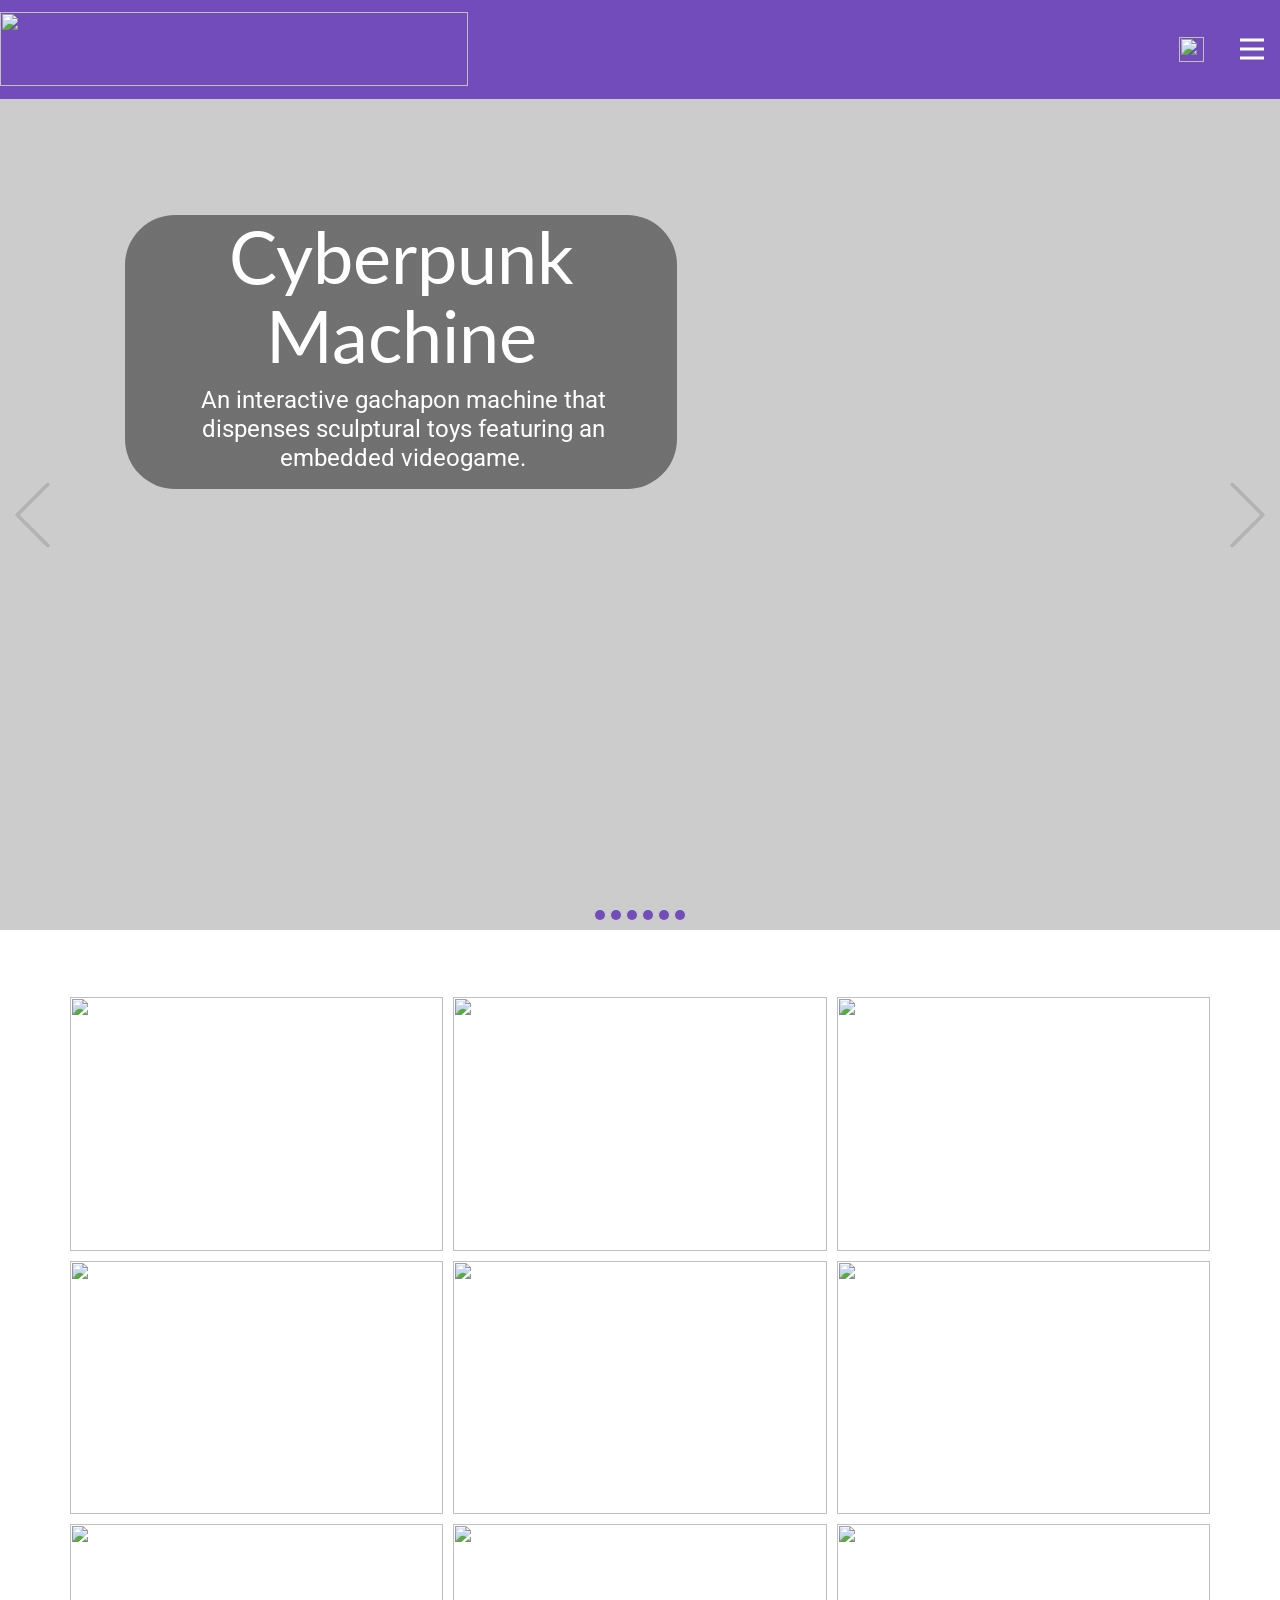
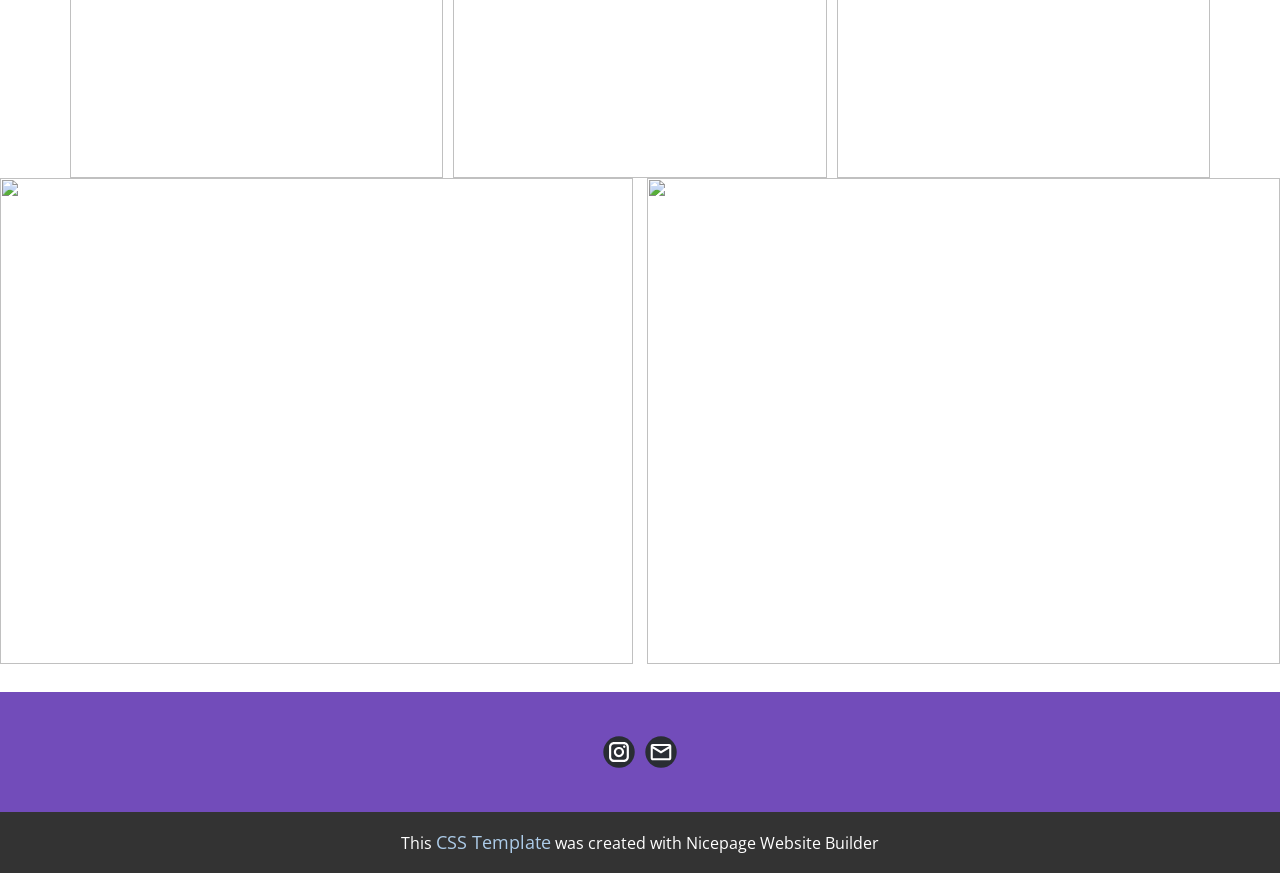
==== index.html @ c70c655f "Add files via upload website update, fixing header issues and adding new images" ====
<!DOCTYPE html>
<html style="font-size: 16px;" lang="en"><head>
    <meta name="viewport" content="width=device-width, initial-scale=1.0">
    <meta charset="utf-8">
    <meta name="keywords" content="Gachapon - Video game​">
    <meta name="description" content="">
    <title>Home</title>
    <link rel="stylesheet" href="nicepage.css" media="screen">
<link rel="stylesheet" href="index.css" media="screen">
    <script class="u-script" type="text/javascript" src="jquery.js" defer=""></script>
    <script class="u-script" type="text/javascript" src="nicepage.js" defer=""></script>
    <meta name="generator" content="Nicepage 8.4.0, nicepage.com">
    
    
    
    
    
    <link id="u-page-google-font" rel="stylesheet" href="https://fonts.googleapis.com/css2?display=swap&amp;family=Roboto:ital,wght@0,100;0,200;0,300;0,400;0,500;0,600;0,700;0,800;0,900;1,100;1,200;1,300;1,400;1,500;1,600;1,700;1,800;1,900&amp;family=Open+Sans:ital,wght@0,300;0,400;0,500;0,600;0,700;0,800;1,300;1,400;1,500;1,600;1,700;1,800&amp;family=Lato:ital,wght@0,100;0,300;0,400;0,700;0,900;1,100;1,300;1,400;1,700;1,900">
    <script type="application/ld+json">{
		"@context": "http://schema.org",
		"@type": "Organization",
		"name": "Avery Chang - Portfolio",
		"sameAs": [
				"https://www.instagram.com/fruit.glitch/",
				"mailto:achan90@uic.edu?bcc=avery.charlie.chang%40gmail.com"
		]
}</script>
    <meta name="theme-color" content="#478ac9">
    <meta property="og:title" content="Home">
    <meta property="og:description" content="">
    <meta property="og:type" content="website">
  <meta data-intl-tel-input-cdn-path="intlTelInput/"></head>
  <body data-home-page="Home.html" data-home-page-title="Home" data-path-to-root="./" data-include-products="false" class="u-body u-clearfix u-xl-mode" data-lang="en"><header class="u-clearfix u-header u-palette-2-base u-sticky u-sticky-64f5 u-valign-middle-xs u-header" id="header-1"><style class="u-sticky-style" data-style-id="64f5">.u-sticky-fixed.u-sticky-64f5:before, .u-body.u-sticky-fixed .u-sticky-64f5:before {
borders: top right bottom left !important; border-color: #404040 !important; border-width: 2px !important
} </style><nav class="u-align-right u-menu u-menu-hamburger u-offcanvas u-menu-1" role="navigation" data-responsive-from="XL">
        <div class="menu-collapse" style="font-size: 1rem; letter-spacing: 0px; text-transform: uppercase; font-weight: 500;">
          <a class="u-button-style u-custom-active-color u-custom-border u-custom-border-color u-custom-hover-color u-custom-left-right-menu-spacing u-custom-padding-bottom u-custom-text-active-color u-custom-text-color u-custom-text-decoration u-custom-text-hover-color u-custom-top-bottom-menu-spacing u-flip-vertical u-hamburger-link u-nav-link u-text-active-palette-2-dark-2 u-text-hover-palette-3-base u-hamburger-link-1" href="#" tabindex="-1" aria-label="Open menu" aria-controls="5b32">
            <svg class="u-svg-link" viewBox="0 0 24 24"><use xlink:href="#menu-hamburger"></use></svg>
            <svg class="u-svg-content" version="1.1" id="menu-hamburger" viewBox="0 0 16 16" x="0px" y="0px" xmlns:xlink="http://www.w3.org/1999/xlink" xmlns="http://www.w3.org/2000/svg"><g><rect y="1" width="16" height="2"></rect><rect y="7" width="16" height="2"></rect><rect y="13" width="16" height="2"></rect>
</g></svg>
          </a>
        </div>
        <div class="u-custom-menu u-nav-container">
          <ul role="menubar" class="u-nav u-spacing-2 u-unstyled u-nav-1"><li role="none" class="u-nav-item"><a role="menuitem" class="u-active-palette-1-base u-button-style u-hover-palette-1-light-1 u-nav-link u-text-active-white u-text-grey-90 u-text-hover-white u-nav-link-2" href="./">Home</a>
</li><li role="none" class="u-nav-item"><a role="menuitem" class="u-active-palette-1-base u-button-style u-hover-palette-1-light-1 u-nav-link u-text-active-white u-text-grey-90 u-text-hover-white u-nav-link-2" href="GashaponMachine.html">Gachapon Machine</a>
</li><li role="none" class="u-nav-item"><a role="menuitem" class="u-active-palette-1-base u-button-style u-hover-palette-1-light-1 u-nav-link u-text-active-white u-text-grey-90 u-text-hover-white u-nav-link-2" href="AR-boyfriends.html">AR - boyfriends</a>
</li><li role="none" class="u-nav-item"><a role="menuitem" class="u-active-palette-1-base u-button-style u-hover-palette-1-light-1 u-nav-link u-text-active-white u-text-grey-90 u-text-hover-white u-nav-link-2" href="QueerChineseGuardianLion.html">Queer Chinese Guardian Lions</a>
</li><li role="none" class="u-nav-item"><a role="menuitem" class="u-active-palette-1-base u-button-style u-hover-palette-1-light-1 u-nav-link u-text-active-white u-text-grey-90 u-text-hover-white u-nav-link-2" href="About.html">About</a>
</li></ul>
        </div>
        <div class="u-custom-menu u-nav-container-collapse" id="5b32" role="region" aria-label="Menu panel">
          <div class="u-container-style u-grey-80 u-inner-container-layout u-opacity u-opacity-95 u-sidenav">
            <div class="u-inner-container-layout u-sidenav-overflow">
              <div class="u-menu-close" tabindex="-1" aria-label="Close menu"></div>
              <ul class="u-align-left u-nav u-popupmenu-items u-text-hover-palette-3-base u-unstyled u-nav-2" role="menubar"><li role="none" class="u-nav-item"><a role="menuitem" class="u-button-style u-nav-link" href="./" style="padding-top: 20px; padding-bottom: 20px;">Home</a>
</li><li role="none" class="u-nav-item"><a role="menuitem" class="u-button-style u-nav-link" href="GashaponMachine.html" style="padding-top: 20px; padding-bottom: 20px;">Gachapon Machine</a>
</li><li role="none" class="u-nav-item"><a role="menuitem" class="u-button-style u-nav-link" href="AR-boyfriends.html" style="padding-top: 20px; padding-bottom: 20px;">AR - boyfriends</a>
</li><li role="none" class="u-nav-item"><a role="menuitem" class="u-button-style u-nav-link" href="QueerChineseGuardianLion.html" style="padding-top: 20px; padding-bottom: 20px;">Queer Chinese Guardian Lions</a>
</li><li role="none" class="u-nav-item"><a role="menuitem" class="u-button-style u-nav-link" href="About.html" style="padding-top: 20px; padding-bottom: 20px;">About</a>
</li></ul>
            </div>
          </div>
          <div class="u-grey-75 u-menu-overlay u-opacity u-opacity-70"></div>
        </div>
      </nav><span class="u-file-icon u-icon u-icon-rectangle u-icon-1" data-href="./" data-page-id="195886753" title="Home"><img src="images/69524-b90a68f3.png" alt=""></span><img class="u-image u-image-contain u-image-default u-image-1" src="images/AveryChang1-Screenshot1833828.png" alt="" data-image-width="1352" data-image-height="252"></header>
    <section class="u-carousel u-slide u-block-71e6-1" id="carousel-efe1" data-interval="5000" data-u-ride="carousel">
      <ol class="u-absolute-hcenter u-carousel-indicators u-block-71e6-2">
        <li data-u-target="#carousel-efe1" class="u-active u-palette-2-base u-shape-circle" style="width: 10px; height: 10px; background-image: none;" data-u-slide-to="0"></li>
        <li data-u-target="#carousel-efe1" class="u-palette-2-base u-shape-circle" style="width: 10px; height: 10px; background-image: none;" data-u-slide-to="1"></li>
        <li data-u-target="#carousel-efe1" class="u-palette-2-base u-shape-circle" style="width: 10px; height: 10px; background-image: none;" data-u-slide-to="2"></li>
        <li data-u-target="#carousel-efe1" class="u-palette-2-base u-shape-circle" style="width: 10px; height: 10px; background-image: none;" data-u-slide-to="3"></li>
        <li data-u-target="#carousel-efe1" class="u-palette-2-base u-shape-circle" style="width: 10px; height: 10px; background-image: none;" data-u-slide-to="4"></li>
        <li data-u-target="#carousel-efe1" class="u-palette-2-base u-shape-circle" style="width: 10px; height: 10px; background-image: none;" data-u-slide-to="5"></li>
      </ol>
      <div class="u-carousel-inner" role="listbox">
        <div class="u-active u-align-center u-carousel-item u-clearfix u-image u-shading u-section-1-1" data-image-width="3888" data-image-height="2592" data-href="GashaponMachine.html" data-page-id="1732125817" title="GachaponMachine">
          <div class="u-clearfix u-sheet u-sheet-1">
            <div class="custom-expanded u-align-center u-container-align-center u-container-style u-group u-radius u-shading u-shape-round u-group-1">
              <div class="u-container-layout u-container-layout-1">
                <h1 class="u-align-center u-custom-font u-font-lato u-text u-text-default-lg u-text-default-md u-text-default-xl u-title u-text-1">Cyberpunk Machine </h1>
                <h4 class="u-align-center u-text u-text-2"> An interactive gachapon machine that dispenses sculptural toys featuring an embedded videogame​.</h4>
              </div>
            </div>
          </div>
        </div>
        <div class="u-align-center u-carousel-item u-clearfix u-image u-shading u-section-1-2" data-image-width="1667" data-image-height="1249" data-href="AR-boyfriends.html" data-page-id="372507160" title="ARboyfriends">
          <div class="u-clearfix u-sheet u-sheet-1">
            <div class="u-align-center u-container-align-center u-container-style u-expanded-width-xs u-group u-radius u-shading u-shape-round u-group-1">
              <div class="u-container-layout u-valign-middle u-container-layout-1">
                <h1 class="u-align-center u-custom-font u-font-lato u-text u-text-default u-title u-text-1">AR - Boyfriends</h1>
                <h4 class="u-align-center u-text u-text-2">Augmented reality experience uncovering the narratives of creatures, known as boyfriends, that live in the walls. </h4>
              </div>
            </div>
          </div>
        </div>
        <div class="u-align-center u-carousel-item u-clearfix u-image u-shading u-section-1-3" data-image-width="1646" data-image-height="1164" data-href="https://lizard-b0y.itch.io/ghoul-kazool" data-target="_blank">
          <div class="u-clearfix u-sheet u-sheet-1">
            <div class="u-align-center u-container-align-center u-container-style u-expanded-width-xs u-group u-radius u-shading u-shape-round u-group-1">
              <div class="u-container-layout u-container-layout-1">
                <h1 class="u-align-center u-custom-font u-font-lato u-text u-text-default u-title u-text-1">Ghoul Kazool<br>
                </h1>
                <h4 class="u-align-center u-text u-text-2"> an interactive toy - featuring a hoard of creatures and instruments!<br>
                </h4>
              </div>
            </div>
          </div>
        </div>
        <div class="u-align-center u-carousel-item u-clearfix u-image u-shading u-section-1-4" data-image-width="1411" data-image-height="888" data-href="https://lizard-b0y.itch.io/vendingdream" data-target="_blank">
          <div class="u-clearfix u-sheet u-sheet-1">
            <div class="u-align-center u-container-align-center u-container-style u-group u-preserve-proportions u-radius u-shading u-shape-round u-group-1">
              <div class="u-container-layout u-valign-top-xs u-container-layout-1">
                <h1 class="u-align-center u-custom-font u-font-lato u-text u-text-default-lg u-text-default-md u-text-default-xl u-title u-text-1">Vending Machine Dreamscape </h1>
                <h4 class="u-align-center u-text u-text-2">A non-linear exploration of ​liminal spaces and the surreal nature of grocery stores.&nbsp;</h4>
              </div>
            </div>
          </div>
        </div>
        <div class="u-align-center u-carousel-item u-clearfix u-image u-shading u-section-1-5" data-image-width="1759" data-image-height="1105" data-href="https://lizard-b0y.itch.io/rats-rats-rats" data-target="_blank">
          <div class="u-clearfix u-sheet u-sheet-1">
            <div class="custom-expanded u-align-center u-container-align-center u-container-align-center-xl u-container-style u-group u-radius u-shading u-shape-round u-group-1">
              <div class="u-container-layout u-valign-top-lg u-container-layout-1">
                <h1 class="u-align-center u-custom-font u-font-lato u-text u-title u-text-1">Rats Rats Rats</h1>
                <h4 class="u-align-center u-text u-text-2"> The year is 3025.<br>You are a Rat.<br>Everyone is a Rat.<br>
                  <br>The Giant Rat overlords hold a race up trash mountain to determine the new RAT KING. Will you rise to the occasion?
                </h4>
              </div>
            </div>
          </div>
        </div>
        <div class="u-align-center u-carousel-item u-clearfix u-image u-shading u-section-1-6" data-image-width="705" data-image-height="1101" data-href="AR-boyfriends.html" data-page-id="372507160" title="ARboyfriends">
          <div class="u-clearfix u-sheet u-sheet-1">
            <div class="custom-expanded u-align-center u-container-align-center u-container-style u-group u-radius u-shading u-shape-round u-group-1" data-href="QueerChineseGuardianLion.html" data-page-id="950918876" title="QueerChineseGuardianLion">
              <div class="u-container-layout u-valign-middle u-container-layout-1">
                <h1 class="u-align-center u-custom-font u-font-lato u-text u-text-default u-title u-text-1">Queer Chinese Guardian Lions</h1>
                <h4 class="u-align-center u-text u-text-2"> Pulling from my experiences as a Mixed, Queer/Transgender, Chinese American, Queer Chinese Guardian Lions reimagines the gender roles often associated with the male and female Fu Dog statues.</h4>
              </div>
            </div>
          </div>
        </div>
      </div>
      <a class="u-absolute-vcenter u-carousel-control u-carousel-control-prev u-text-grey-30 u-block-71e6-3" href="#carousel-efe1" role="button" data-u-slide="prev"><span aria-hidden="true">
          <svg viewBox="0 0 477.175 477.175"><path d="M145.188,238.575l215.5-215.5c5.3-5.3,5.3-13.8,0-19.1s-13.8-5.3-19.1,0l-225.1,225.1c-5.3,5.3-5.3,13.8,0,19.1l225.1,225
		c2.6,2.6,6.1,4,9.5,4s6.9-1.3,9.5-4c5.3-5.3,5.3-13.8,0-19.1L145.188,238.575z"></path></svg></span><span class="sr-only">
          <svg viewBox="0 0 477.175 477.175"><path d="M145.188,238.575l215.5-215.5c5.3-5.3,5.3-13.8,0-19.1s-13.8-5.3-19.1,0l-225.1,225.1c-5.3,5.3-5.3,13.8,0,19.1l225.1,225
		c2.6,2.6,6.1,4,9.5,4s6.9-1.3,9.5-4c5.3-5.3,5.3-13.8,0-19.1L145.188,238.575z"></path></svg></span>
      </a>
      <a class="u-absolute-vcenter u-carousel-control u-carousel-control-next u-text-grey-30 u-block-71e6-4" href="#carousel-efe1" role="button" data-u-slide="next"><span aria-hidden="true">
          <svg viewBox="0 0 477.175 477.175"><path d="M360.731,229.075l-225.1-225.1c-5.3-5.3-13.8-5.3-19.1,0s-5.3,13.8,0,19.1l215.5,215.5l-215.5,215.5
		c-5.3,5.3-5.3,13.8,0,19.1c2.6,2.6,6.1,4,9.5,4c3.4,0,6.9-1.3,9.5-4l225.1-225.1C365.931,242.875,365.931,234.275,360.731,229.075z"></path></svg></span><span class="sr-only">
          <svg viewBox="0 0 477.175 477.175"><path d="M360.731,229.075l-225.1-225.1c-5.3-5.3-13.8-5.3-19.1,0s-5.3,13.8,0,19.1l215.5,215.5l-215.5,215.5
		c-5.3,5.3-5.3,13.8,0,19.1c2.6,2.6,6.1,4,9.5,4c3.4,0,6.9-1.3,9.5-4l225.1-225.1C365.931,242.875,365.931,234.275,360.731,229.075z"></path></svg></span>
      </a>
    </section>
    <section class="u-align-center u-clearfix u-container-align-center u-section-2" id="block-2">
      <div class="u-clearfix u-sheet u-valign-middle-lg u-valign-middle-md u-valign-middle-sm u-valign-middle-xs u-sheet-1">
        <div class="u-expanded-width u-gallery u-layout-grid u-lightbox u-no-transition u-show-text-none u-gallery-1">
          <div class="u-gallery-inner u-gallery-inner-1">
            <div class="u-effect-hover-zoom u-gallery-item" data-href="https://lizard-b0y.itch.io/rats-rats-rats" data-target="_blank">
              <div class="u-back-slide" data-image-width="1759" data-image-height="1105">
                <img class="u-back-image u-expanded" src="images/Screenshot2025-07-06191925.png">
              </div>
              <div class="u-over-slide u-shading u-over-slide-1"></div>
            </div>
            <div class="u-effect-hover-zoom u-gallery-item" data-href="AR-boyfriends.html" data-page-id="372507160" title="AR boyfriends">
              <div class="u-back-slide" data-image-width="1313" data-image-height="708">
                <img class="u-back-image u-expanded" src="images/Screenshot2024-11-27180652.png">
              </div>
              <div class="u-over-slide u-shading u-over-slide-2"></div>
            </div>
            <div class="u-effect-hover-zoom u-gallery-item" data-href="https://lizard-b0y.itch.io/rats-rats-rats" data-target="_blank">
              <div class="u-back-slide" data-image-width="2157" data-image-height="1123">
                <img class="u-back-image u-expanded" src="images/Screenshot2025-07-05234400.png">
              </div>
              <div class="u-over-slide u-shading u-over-slide-3"></div>
            </div>
            <div class="u-effect-hover-zoom u-gallery-item" data-href="GashaponMachine.html" data-page-id="1732125817" title="GashaponMachine">
              <div class="u-back-slide" data-image-width="3888" data-image-height="2592">
                <img class="u-back-image u-expanded" src="images/IMG_6346.JPG">
              </div>
              <div class="u-over-slide u-shading u-over-slide-4"></div>
            </div>
            <div class="u-effect-hover-zoom u-gallery-item" data-href="https://lizard-b0y.itch.io/ghoul-kazool" data-target="_blank">
              <div class="u-back-slide" data-image-width="630" data-image-height="500">
                <img class="u-back-image u-expanded" src="images/GhoulKazoolIcon.png">
              </div>
              <div class="u-over-slide u-shading u-over-slide-5"></div>
            </div>
            <div class="u-effect-hover-zoom u-gallery-item" data-href="GashaponMachine.html" data-page-id="1732125817" title="GashaponMachine">
              <div class="u-back-slide" data-image-width="3888" data-image-height="2592">
                <img class="u-back-image u-expanded" src="images/IMG_6334.JPG">
              </div>
              <div class="u-over-slide u-shading u-over-slide-6"></div>
            </div>
            <div class="u-effect-hover-zoom u-gallery-item" data-href="https://lizard-b0y.itch.io/vendingdream" data-target="_blank">
              <div class="u-back-slide" data-image-width="1407" data-image-height="874">
                <img class="u-back-image u-expanded" src="images/Screenshot2025-10-05221621.png">
              </div>
              <div class="u-over-slide u-shading u-over-slide-7"></div>
            </div>
            <div class="u-effect-hover-zoom u-gallery-item" data-href="https://lizard-b0y.itch.io/vendingdream" data-target="_blank">
              <div class="u-back-slide" data-image-width="2559" data-image-height="1599">
                <img class="u-back-image u-expanded" src="images/Screenshot2025-10-05221037.png">
              </div>
              <div class="u-over-slide u-shading u-over-slide-8"></div>
            </div>
            <div class="u-effect-hover-zoom u-gallery-item" data-href="https://lizard-b0y.itch.io/vendingdream" data-target="_blank">
              <div class="u-back-slide" data-image-width="1411" data-image-height="888">
                <img class="u-back-image u-expanded" src="images/Screenshot2025-10-05221605.png">
              </div>
              <div class="u-over-slide u-shading u-over-slide-9"></div>
            </div>
          </div>
        </div>
      </div>
    </section>
    <section class="u-align-center u-clearfix u-container-align-center u-valign-bottom-sm u-valign-bottom-xs u-section-3" id="sec-3fd3" data-target="_blank" data-href="https://lizard-b0y.itch.io/ghoul-kazool">
      <div class="u-expanded-width u-gallery u-layout-grid u-lightbox u-no-transition u-show-text-none u-gallery-1">
        <div class="u-gallery-inner u-gallery-inner-1">
          <div class="u-effect-hover-zoom u-gallery-item">
            <div class="u-back-slide" data-image-width="1000" data-image-height="714">
              <img class="u-back-image u-expanded" src="images/controller2.png">
            </div>
            <div class="u-over-slide u-shading u-valign-middle-xl u-over-slide-1"></div>
          </div>
          <div class="u-effect-hover-zoom u-gallery-item">
            <div class="u-back-slide" data-image-width="1000" data-image-height="714">
              <img class="u-back-image u-expanded" src="images/controller1.png">
            </div>
            <div class="u-over-slide u-shading u-valign-middle-xl u-over-slide-2"></div>
          </div>
        </div>
      </div>
    </section>
    
    
    
    <footer class="u-clearfix u-footer u-palette-2-base u-footer" id="footer-1"><div class="u-clearfix u-sheet u-valign-middle-xs u-sheet-1">
        <div class="u-align-left u-social-icons u-social-icons-1">
          <a class="u-social-url" title="instagram" target="_blank" href="https://www.instagram.com/fruit.glitch/"><span class="u-icon u-social-icon u-social-instagram u-text-palette-5-dark-3"><svg class="u-svg-link" preserveAspectRatio="xMidYMin slice" viewBox="0 0 112 112" style=""><use xlink:href="#svg-2be6"></use></svg><svg class="u-svg-content" viewBox="0 0 112 112" x="0" y="0" id="svg-2be6"><circle fill="currentColor" cx="56.1" cy="56.1" r="55"></circle><path fill="#FFFFFF" d="M55.9,38.2c-9.9,0-17.9,8-17.9,17.9C38,66,46,74,55.9,74c9.9,0,17.9-8,17.9-17.9C73.8,46.2,65.8,38.2,55.9,38.2
      z M55.9,66.4c-5.7,0-10.3-4.6-10.3-10.3c-0.1-5.7,4.6-10.3,10.3-10.3c5.7,0,10.3,4.6,10.3,10.3C66.2,61.8,61.6,66.4,55.9,66.4z"></path><path fill="#FFFFFF" d="M74.3,33.5c-2.3,0-4.2,1.9-4.2,4.2s1.9,4.2,4.2,4.2s4.2-1.9,4.2-4.2S76.6,33.5,74.3,33.5z"></path><path fill="#FFFFFF" d="M73.1,21.3H38.6c-9.7,0-17.5,7.9-17.5,17.5v34.5c0,9.7,7.9,17.6,17.5,17.6h34.5c9.7,0,17.5-7.9,17.5-17.5V38.8
      C90.6,29.1,82.7,21.3,73.1,21.3z M83,73.3c0,5.5-4.5,9.9-9.9,9.9H38.6c-5.5,0-9.9-4.5-9.9-9.9V38.8c0-5.5,4.5-9.9,9.9-9.9h34.5
      c5.5,0,9.9,4.5,9.9,9.9V73.3z"></path></svg></span>
          </a>
          <a class="u-social-url" target="_blank" data-type="Email" title="Email" href="mailto:achan90@uic.edu?bcc=avery.charlie.chang%40gmail.com"><span class="u-icon u-social-email u-social-icon u-text-palette-5-dark-3 u-icon-2"><svg class="u-svg-link" preserveAspectRatio="xMidYMin slice" viewBox="0 0 112 112" style=""><use xlink:href="#svg-284f"></use></svg><svg class="u-svg-content" viewBox="0 0 112 112" x="0" y="0" id="svg-284f"><circle fill="currentColor" cx="56.1" cy="56.1" r="55"></circle><path id="path3864" fill="#FFFFFF" d="M27.2,28h57.6c4,0,7.2,3.2,7.2,7.2l0,0v42.7c0,3.9-3.2,7.2-7.2,7.2l0,0H27.2
	c-4,0-7.2-3.2-7.2-7.2V35.2C20,31.1,23.2,28,27.2,28 M56,52.9l28.8-17.8H27.2L56,52.9 M27.2,77.7h57.6V43.5L56,61.3L27.2,43.5V77.7z
	"></path></svg></span>
          </a>
        </div>
      </div></footer>
    <section class="u-backlink u-clearfix u-grey-80"> This <a href="https://nicepage.com/css-templates">CSS Template</a> was created with Nicepage Website Builder 
    </section>
  
</body></html>
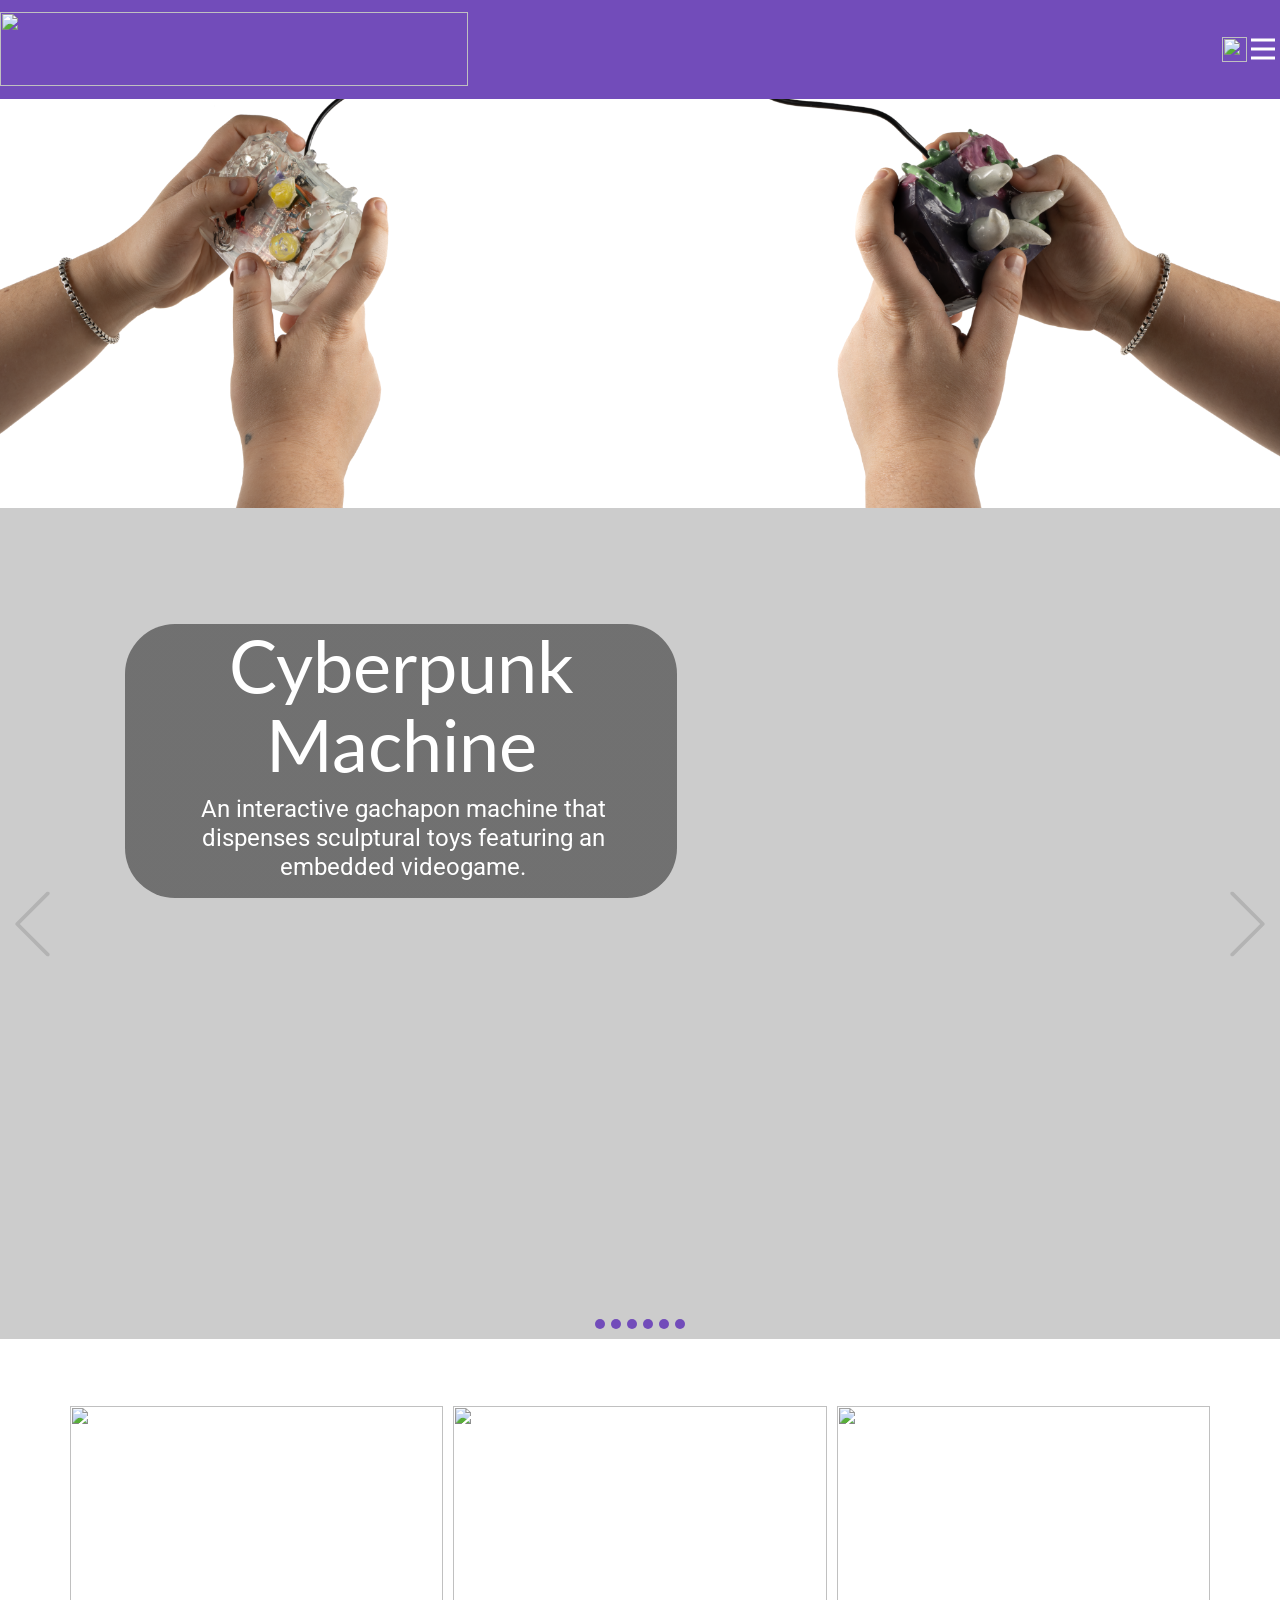
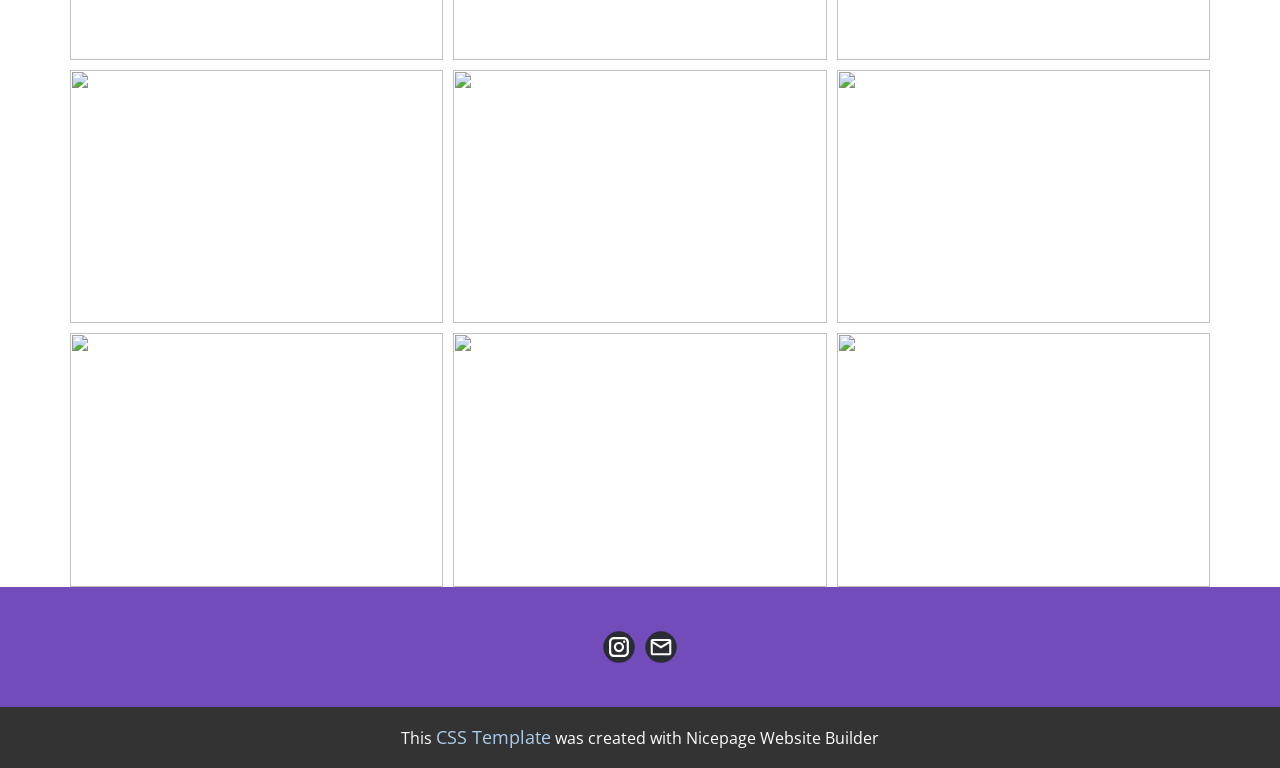
==== commit 15a3d028: "Add files via upload" ====
--- a/index.html
+++ b/index.html
@@ -62,18 +62,36 @@
           </div>
           <div class="u-grey-75 u-menu-overlay u-opacity u-opacity-70"></div>
         </div>
-      </nav><span class="u-file-icon u-icon u-icon-rectangle u-icon-1" data-href="./" data-page-id="195886753" title="Home"><img src="images/69524-b90a68f3.png" alt=""></span><img class="u-image u-image-contain u-image-default u-image-1" src="images/AveryChang1-Screenshot1833828.png" alt="" data-image-width="1352" data-image-height="252"></header>
-    <section class="u-carousel u-slide u-block-71e6-1" id="carousel-efe1" data-interval="5000" data-u-ride="carousel">
+      </nav><span class="u-align-right u-file-icon u-icon u-icon-rectangle u-icon-1" data-href="./" data-page-id="195886753" title="Home"><img src="images/69524-b90a68f3.png" alt=""></span><img class="u-image u-image-contain u-image-default u-image-1" src="images/AveryChang1-Screenshot1833828.png" alt="" data-image-width="1352" data-image-height="252"></header>
+    <section class="u-align-center u-clearfix u-container-align-center u-valign-bottom-sm u-valign-bottom-xs u-valign-middle-xl u-section-1" id="sec-3fd3" data-target="_blank" data-href="https://lizard-b0y.itch.io/ghoul-kazool">
+      <div class="u-expanded-width u-gallery u-layout-grid u-lightbox u-no-transition u-show-text-none u-gallery-1">
+        <div class="u-gallery-inner u-gallery-inner-1">
+          <div class="u-effect-hover-zoom u-gallery-item u-gallery-item-1">
+            <div class="u-back-slide" data-image-width="1000" data-image-height="714">
+              <img class="u-back-image u-expanded" src="images/controller2.png">
+            </div>
+            <div class="u-over-slide u-shading u-valign-middle-xl u-over-slide-1"></div>
+          </div>
+          <div class="u-effect-hover-zoom u-gallery-item u-gallery-item-2">
+            <div class="u-back-slide" data-image-width="1000" data-image-height="714">
+              <img class="u-back-image u-expanded" src="images/controller1.png">
+            </div>
+            <div class="u-over-slide u-shading u-valign-middle-xl u-over-slide-2"></div>
+          </div>
+        </div>
+      </div>
+    </section>
+    <section class="u-carousel u-slide u-block-71e6-1" id="carousel-0559" data-interval="5000" data-u-ride="carousel">
       <ol class="u-absolute-hcenter u-carousel-indicators u-block-71e6-2">
-        <li data-u-target="#carousel-efe1" class="u-active u-palette-2-base u-shape-circle" style="width: 10px; height: 10px; background-image: none;" data-u-slide-to="0"></li>
-        <li data-u-target="#carousel-efe1" class="u-palette-2-base u-shape-circle" style="width: 10px; height: 10px; background-image: none;" data-u-slide-to="1"></li>
-        <li data-u-target="#carousel-efe1" class="u-palette-2-base u-shape-circle" style="width: 10px; height: 10px; background-image: none;" data-u-slide-to="2"></li>
-        <li data-u-target="#carousel-efe1" class="u-palette-2-base u-shape-circle" style="width: 10px; height: 10px; background-image: none;" data-u-slide-to="3"></li>
-        <li data-u-target="#carousel-efe1" class="u-palette-2-base u-shape-circle" style="width: 10px; height: 10px; background-image: none;" data-u-slide-to="4"></li>
-        <li data-u-target="#carousel-efe1" class="u-palette-2-base u-shape-circle" style="width: 10px; height: 10px; background-image: none;" data-u-slide-to="5"></li>
+        <li data-u-target="#carousel-0559" class="u-active u-palette-2-base u-shape-circle" style="width: 10px; height: 10px; background-image: none;" data-u-slide-to="0"></li>
+        <li data-u-target="#carousel-0559" class="u-palette-2-base u-shape-circle" style="width: 10px; height: 10px; background-image: none;" data-u-slide-to="1"></li>
+        <li data-u-target="#carousel-0559" class="u-palette-2-base u-shape-circle" style="width: 10px; height: 10px; background-image: none;" data-u-slide-to="2"></li>
+        <li data-u-target="#carousel-0559" class="u-palette-2-base u-shape-circle" style="width: 10px; height: 10px; background-image: none;" data-u-slide-to="3"></li>
+        <li data-u-target="#carousel-0559" class="u-palette-2-base u-shape-circle" style="width: 10px; height: 10px; background-image: none;" data-u-slide-to="4"></li>
+        <li data-u-target="#carousel-0559" class="u-palette-2-base u-shape-circle" style="width: 10px; height: 10px; background-image: none;" data-u-slide-to="5"></li>
       </ol>
       <div class="u-carousel-inner" role="listbox">
-        <div class="u-active u-align-center u-carousel-item u-clearfix u-image u-shading u-section-1-1" data-image-width="3888" data-image-height="2592" data-href="GashaponMachine.html" data-page-id="1732125817" title="GachaponMachine">
+        <div class="u-active u-align-center u-carousel-item u-clearfix u-image u-shading u-section-2-1" data-image-width="3888" data-image-height="2592" data-href="GashaponMachine.html" data-page-id="1732125817" title="GachaponMachine">
           <div class="u-clearfix u-sheet u-sheet-1">
             <div class="custom-expanded u-align-center u-container-align-center u-container-style u-group u-radius u-shading u-shape-round u-group-1">
               <div class="u-container-layout u-container-layout-1">
@@ -83,7 +101,7 @@
             </div>
           </div>
         </div>
-        <div class="u-align-center u-carousel-item u-clearfix u-image u-shading u-section-1-2" data-image-width="1667" data-image-height="1249" data-href="AR-boyfriends.html" data-page-id="372507160" title="ARboyfriends">
+        <div class="u-align-center u-carousel-item u-clearfix u-image u-shading u-section-2-2" data-image-width="1667" data-image-height="1249" data-href="AR-boyfriends.html" data-page-id="372507160" title="ARboyfriends">
           <div class="u-clearfix u-sheet u-sheet-1">
             <div class="u-align-center u-container-align-center u-container-style u-expanded-width-xs u-group u-radius u-shading u-shape-round u-group-1">
               <div class="u-container-layout u-valign-middle u-container-layout-1">
@@ -93,7 +111,7 @@
             </div>
           </div>
         </div>
-        <div class="u-align-center u-carousel-item u-clearfix u-image u-shading u-section-1-3" data-image-width="1646" data-image-height="1164" data-href="https://lizard-b0y.itch.io/ghoul-kazool" data-target="_blank">
+        <div class="u-align-center u-carousel-item u-clearfix u-image u-shading u-section-2-3" data-image-width="1646" data-image-height="1164" data-href="https://lizard-b0y.itch.io/ghoul-kazool" data-target="_blank">
           <div class="u-clearfix u-sheet u-sheet-1">
             <div class="u-align-center u-container-align-center u-container-style u-expanded-width-xs u-group u-radius u-shading u-shape-round u-group-1">
               <div class="u-container-layout u-container-layout-1">
@@ -105,7 +123,7 @@
             </div>
           </div>
         </div>
-        <div class="u-align-center u-carousel-item u-clearfix u-image u-shading u-section-1-4" data-image-width="1411" data-image-height="888" data-href="https://lizard-b0y.itch.io/vendingdream" data-target="_blank">
+        <div class="u-align-center u-carousel-item u-clearfix u-image u-shading u-section-2-4" data-image-width="1411" data-image-height="888" data-href="https://lizard-b0y.itch.io/vendingdream" data-target="_blank">
           <div class="u-clearfix u-sheet u-sheet-1">
             <div class="u-align-center u-container-align-center u-container-style u-group u-preserve-proportions u-radius u-shading u-shape-round u-group-1">
               <div class="u-container-layout u-valign-top-xs u-container-layout-1">
@@ -115,7 +133,7 @@
             </div>
           </div>
         </div>
-        <div class="u-align-center u-carousel-item u-clearfix u-image u-shading u-section-1-5" data-image-width="1759" data-image-height="1105" data-href="https://lizard-b0y.itch.io/rats-rats-rats" data-target="_blank">
+        <div class="u-align-center u-carousel-item u-clearfix u-image u-shading u-section-2-5" data-image-width="1759" data-image-height="1105" data-href="https://lizard-b0y.itch.io/rats-rats-rats" data-target="_blank">
           <div class="u-clearfix u-sheet u-sheet-1">
             <div class="custom-expanded u-align-center u-container-align-center u-container-align-center-xl u-container-style u-group u-radius u-shading u-shape-round u-group-1">
               <div class="u-container-layout u-valign-top-lg u-container-layout-1">
@@ -127,7 +145,7 @@
             </div>
           </div>
         </div>
-        <div class="u-align-center u-carousel-item u-clearfix u-image u-shading u-section-1-6" data-image-width="705" data-image-height="1101" data-href="AR-boyfriends.html" data-page-id="372507160" title="ARboyfriends">
+        <div class="u-align-center u-carousel-item u-clearfix u-image u-shading u-section-2-6" data-image-width="705" data-image-height="1101" data-href="AR-boyfriends.html" data-page-id="372507160" title="ARboyfriends">
           <div class="u-clearfix u-sheet u-sheet-1">
             <div class="custom-expanded u-align-center u-container-align-center u-container-style u-group u-radius u-shading u-shape-round u-group-1" data-href="QueerChineseGuardianLion.html" data-page-id="950918876" title="QueerChineseGuardianLion">
               <div class="u-container-layout u-valign-middle u-container-layout-1">
@@ -138,20 +156,20 @@
           </div>
         </div>
       </div>
-      <a class="u-absolute-vcenter u-carousel-control u-carousel-control-prev u-text-grey-30 u-block-71e6-3" href="#carousel-efe1" role="button" data-u-slide="prev"><span aria-hidden="true">
+      <a class="u-absolute-vcenter u-carousel-control u-carousel-control-prev u-text-grey-30 u-block-71e6-3" href="#carousel-0559" role="button" data-u-slide="prev"><span aria-hidden="true">
           <svg viewBox="0 0 477.175 477.175"><path d="M145.188,238.575l215.5-215.5c5.3-5.3,5.3-13.8,0-19.1s-13.8-5.3-19.1,0l-225.1,225.1c-5.3,5.3-5.3,13.8,0,19.1l225.1,225
 		c2.6,2.6,6.1,4,9.5,4s6.9-1.3,9.5-4c5.3-5.3,5.3-13.8,0-19.1L145.188,238.575z"></path></svg></span><span class="sr-only">
           <svg viewBox="0 0 477.175 477.175"><path d="M145.188,238.575l215.5-215.5c5.3-5.3,5.3-13.8,0-19.1s-13.8-5.3-19.1,0l-225.1,225.1c-5.3,5.3-5.3,13.8,0,19.1l225.1,225
 		c2.6,2.6,6.1,4,9.5,4s6.9-1.3,9.5-4c5.3-5.3,5.3-13.8,0-19.1L145.188,238.575z"></path></svg></span>
       </a>
-      <a class="u-absolute-vcenter u-carousel-control u-carousel-control-next u-text-grey-30 u-block-71e6-4" href="#carousel-efe1" role="button" data-u-slide="next"><span aria-hidden="true">
+      <a class="u-absolute-vcenter u-carousel-control u-carousel-control-next u-text-grey-30 u-block-71e6-4" href="#carousel-0559" role="button" data-u-slide="next"><span aria-hidden="true">
           <svg viewBox="0 0 477.175 477.175"><path d="M360.731,229.075l-225.1-225.1c-5.3-5.3-13.8-5.3-19.1,0s-5.3,13.8,0,19.1l215.5,215.5l-215.5,215.5
 		c-5.3,5.3-5.3,13.8,0,19.1c2.6,2.6,6.1,4,9.5,4c3.4,0,6.9-1.3,9.5-4l225.1-225.1C365.931,242.875,365.931,234.275,360.731,229.075z"></path></svg></span><span class="sr-only">
           <svg viewBox="0 0 477.175 477.175"><path d="M360.731,229.075l-225.1-225.1c-5.3-5.3-13.8-5.3-19.1,0s-5.3,13.8,0,19.1l215.5,215.5l-215.5,215.5
 		c-5.3,5.3-5.3,13.8,0,19.1c2.6,2.6,6.1,4,9.5,4c3.4,0,6.9-1.3,9.5-4l225.1-225.1C365.931,242.875,365.931,234.275,360.731,229.075z"></path></svg></span>
       </a>
     </section>
-    <section class="u-align-center u-clearfix u-container-align-center u-section-2" id="block-2">
+    <section class="u-align-center u-clearfix u-container-align-center u-section-3" id="block-2">
       <div class="u-clearfix u-sheet u-valign-middle-lg u-valign-middle-md u-valign-middle-sm u-valign-middle-xs u-sheet-1">
         <div class="u-expanded-width u-gallery u-layout-grid u-lightbox u-no-transition u-show-text-none u-gallery-1">
           <div class="u-gallery-inner u-gallery-inner-1">
@@ -209,24 +227,6 @@
               </div>
               <div class="u-over-slide u-shading u-over-slide-9"></div>
             </div>
-          </div>
-        </div>
-      </div>
-    </section>
-    <section class="u-align-center u-clearfix u-container-align-center u-valign-bottom-sm u-valign-bottom-xs u-section-3" id="sec-3fd3" data-target="_blank" data-href="https://lizard-b0y.itch.io/ghoul-kazool">
-      <div class="u-expanded-width u-gallery u-layout-grid u-lightbox u-no-transition u-show-text-none u-gallery-1">
-        <div class="u-gallery-inner u-gallery-inner-1">
-          <div class="u-effect-hover-zoom u-gallery-item">
-            <div class="u-back-slide" data-image-width="1000" data-image-height="714">
-              <img class="u-back-image u-expanded" src="images/controller2.png">
-            </div>
-            <div class="u-over-slide u-shading u-valign-middle-xl u-over-slide-1"></div>
-          </div>
-          <div class="u-effect-hover-zoom u-gallery-item">
-            <div class="u-back-slide" data-image-width="1000" data-image-height="714">
-              <img class="u-back-image u-expanded" src="images/controller1.png">
-            </div>
-            <div class="u-over-slide u-shading u-valign-middle-xl u-over-slide-2"></div>
           </div>
         </div>
       </div>
--- a/nicepage.css
+++ b/nicepage.css
@@ -46725,7 +46725,7 @@
 }
 
 .u-header .u-menu-1 {
-  margin: 33px 16px 0 auto;
+  margin: 33px 5px 0 auto;
 }
 
 .u-header .u-hamburger-link-1 {
@@ -46757,7 +46757,7 @@
   width: 31px;
   height: 31px;
   color: rgb(255, 255, 255) !important;
-  margin: -31px calc(((100% - 1140px) / 2)  + 3px) 0 auto;
+  margin: -31px 30px 0 auto;
   padding: 3px;
 }
 
@@ -46769,7 +46769,6 @@
 @media (max-width: 1199px) {
   .u-header .u-menu-1 {
     width: auto;
-    margin-right: 16px;
   }
 
   .u-header .u-nav-2 {
--- a/index.css
+++ b/index.css
@@ -1,4 +1,80 @@
-.u-block-71e6-2 {
+ .u-section-1 {
+  filter: none;
+  min-height: 0;
+}
+
+.u-section-1 .u-gallery-1 {
+  height: 409px;
+  margin-bottom: 0;
+  margin-top: 0;
+}
+
+.u-section-1 .u-gallery-inner-1 {
+  --gap: 14px;
+  grid-template-columns: repeat(2, auto);
+}
+
+.u-section-1 .u-gallery-item-1 {
+  --effect-scale: 1;
+}
+
+.u-section-1 .u-over-slide-1 {
+  background-image: linear-gradient(0deg, rgba(0,0,0,0.2), rgba(0,0,0,0.2));
+  padding: 20px;
+}
+
+.u-section-1 .u-gallery-item-2 {
+  --effect-scale: 1;
+}
+
+.u-section-1 .u-over-slide-2 {
+  background-image: linear-gradient(0deg, rgba(0,0,0,0.2), rgba(0,0,0,0.2));
+  padding: 20px;
+}
+
+@media (max-width: 1199px) {
+   .u-section-1 {
+    min-height: 428px;
+  }
+
+  .u-section-1 .u-gallery-1 {
+    height: 400px;
+  }
+}
+
+@media (max-width: 991px) {
+   .u-section-1 {
+    min-height: 1254px;
+  }
+
+  .u-section-1 .u-gallery-1 {
+    height: 1226px;
+  }
+
+  .u-section-1 .u-gallery-inner-1 {
+    grid-template-columns: repeat(1, auto);
+  }
+}
+
+@media (max-width: 767px) {
+   .u-section-1 {
+    min-height: 948px;
+  }
+
+  .u-section-1 .u-gallery-1 {
+    height: 920px;
+  }
+}
+
+@media (max-width: 575px) {
+   .u-section-1 {
+    min-height: 607px;
+  }
+
+  .u-section-1 .u-gallery-1 {
+    height: 579px;
+  }
+}.u-block-71e6-2 {
   position: absolute;
   bottom: 10px;
 }
@@ -23,16 +99,16 @@
   }
 }
 
- .u-section-1-1 {
+ .u-section-2-1 {
   background-image: linear-gradient(0deg, rgba(0, 0, 0, 0.2), rgba(0, 0, 0, 0.2)), url('images/IMG_6312.JPG');
   background-position: 50% 50%;
 }
 
-.u-section-1-1 .u-sheet-1 {
+.u-section-2-1 .u-sheet-1 {
   min-height: 831px;
 }
 
-.u-section-1-1 .u-group-1 {
+.u-section-2-1 .u-group-1 {
   background-image: linear-gradient(to bottom, rgba(51, 51, 51, 0.6), rgba(51, 51, 51, 0.6));
   width: 552px;
   --radius: 50px;
@@ -43,48 +119,48 @@
   margin: 116px auto 60px 55px;
 }
 
-.u-section-1-1 .u-container-layout-1 {
+.u-section-2-1 .u-container-layout-1 {
   padding: 0 22px;
 }
 
-.u-section-1-1 .u-text-1 {
+.u-section-2-1 .u-text-1 {
   font-size: 4.5rem;
   font-family: Lato, sans-serif;
   margin: 2px 1px 0;
 }
 
-.u-section-1-1 .u-text-2 {
+.u-section-2-1 .u-text-2 {
   font-weight: 400;
   margin: 11px 0 0 4px;
 }
 
 @media (max-width: 1199px) {
-  .u-section-1-1 .u-sheet-1 {
+  .u-section-2-1 .u-sheet-1 {
     min-height: 600px;
   }
 
-  .u-section-1-1 .u-group-1 {
+  .u-section-2-1 .u-group-1 {
     min-height: 269px;
     margin-top: 52px;
     margin-left: 39px;
     height: auto;
   }
 
-  .u-section-1-1 .u-container-layout-1 {
+  .u-section-2-1 .u-container-layout-1 {
     padding-bottom: 11px;
   }
 
-  .u-section-1-1 .u-text-2 {
+  .u-section-2-1 .u-text-2 {
     font-weight: 700;
   }
 }
 
 @media (max-width: 991px) {
-  .u-section-1-1 .u-sheet-1 {
+  .u-section-2-1 .u-sheet-1 {
     min-height: 460px;
   }
 
-  .u-section-1-1 .u-group-1 {
+  .u-section-2-1 .u-group-1 {
     width: 460px;
     min-height: 258px;
     margin-top: 34px;
@@ -93,50 +169,50 @@
 }
 
 @media (max-width: 767px) {
-  .u-section-1-1 .u-sheet-1 {
+  .u-section-2-1 .u-sheet-1 {
     min-height: 400px;
   }
 
-  .u-section-1-1 .u-group-1 {
+  .u-section-2-1 .u-group-1 {
     margin-top: 76px;
     margin-left: auto;
   }
 
-  .u-section-1-1 .u-container-layout-1 {
+  .u-section-2-1 .u-container-layout-1 {
     padding-left: 10px;
     padding-right: 10px;
   }
 
-  .u-section-1-1 .u-text-1 {
+  .u-section-2-1 .u-text-1 {
     font-size: 3.75rem;
   }
 }
 
 @media (max-width: 575px) {
-  .u-section-1-1 .u-group-1 {
+  .u-section-2-1 .u-group-1 {
     width: 340px;
   }
 
-  .u-section-1-1 .u-text-1 {
+  .u-section-2-1 .u-text-1 {
     font-size: 3rem;
   }
 
-  .u-section-1-1 .u-text-2 {
+  .u-section-2-1 .u-text-2 {
     margin-left: 0;
   }
 }
 
- .u-section-1-2 {
+ .u-section-2-2 {
   background-image: linear-gradient(0deg, rgba(0, 0, 0, 0.2), rgba(0, 0, 0, 0.2)), url('images/Screenshot2025-10-24140953.png');
   background-position: 50% 50%;
   background-size: cover, cover;
 }
 
-.u-section-1-2 .u-sheet-1 {
+.u-section-2-2 .u-sheet-1 {
   min-height: 831px;
 }
 
-.u-section-1-2 .u-group-1 {
+.u-section-2-2 .u-group-1 {
   width: 555px;
   --radius: 50px;
   height: 235px;
@@ -147,61 +223,61 @@
   margin: 105px auto 60px 0;
 }
 
-.u-section-1-2 .u-container-layout-1 {
+.u-section-2-2 .u-container-layout-1 {
   padding: 0 24px 20px;
 }
 
-.u-section-1-2 .u-text-1 {
+.u-section-2-2 .u-text-1 {
   font-size: 4.5rem;
   margin: 0 7px;
 }
 
-.u-section-1-2 .u-text-2 {
+.u-section-2-2 .u-text-2 {
   margin: 19px 1px 0;
 }
 
 @media (max-width: 1199px) {
-   .u-section-1-2 {
+   .u-section-2-2 {
     background-position: 50% 50%, 50% 58.93%;
   }
 
-  .u-section-1-2 .u-sheet-1 {
+  .u-section-2-2 .u-sheet-1 {
     min-height: 600px;
   }
 
-  .u-section-1-2 .u-group-1 {
+  .u-section-2-2 .u-group-1 {
     margin-bottom: 0;
     height: auto;
   }
 }
 
 @media (max-width: 991px) {
-  .u-section-1-2 .u-sheet-1 {
+  .u-section-2-2 .u-sheet-1 {
     min-height: 460px;
   }
 }
 
 @media (max-width: 767px) {
-  .u-section-1-2 .u-sheet-1 {
+  .u-section-2-2 .u-sheet-1 {
     min-height: 400px;
   }
 
-  .u-section-1-2 .u-group-1 {
+  .u-section-2-2 .u-group-1 {
     width: 540px;
   }
 
-  .u-section-1-2 .u-container-layout-1 {
+  .u-section-2-2 .u-container-layout-1 {
     padding-left: 10px;
     padding-right: 10px;
   }
 
-  .u-section-1-2 .u-text-1 {
+  .u-section-2-2 .u-text-1 {
     font-size: 3.75rem;
   }
 }
 
 @media (max-width: 575px) {
-  .u-section-1-2 .u-group-1 {
+  .u-section-2-2 .u-group-1 {
     margin-top: 49px;
     min-height: 289px;
     margin-right: initial;
@@ -209,27 +285,27 @@
     width: auto;
   }
 
-  .u-section-1-2 .u-text-1 {
+  .u-section-2-2 .u-text-1 {
     font-size: 3rem;
   }
 
-  .u-section-1-2 .u-text-2 {
+  .u-section-2-2 .u-text-2 {
     margin-left: 0;
     margin-right: 0;
   }
 }
 
- .u-section-1-3 {
+ .u-section-2-3 {
   background-image: linear-gradient(0deg, rgba(0, 0, 0, 0.2), rgba(0, 0, 0, 0.2)), url('images/Screenshot2025-10-26121518.png');
   background-position: 50% 50%;
   background-size: cover, cover;
 }
 
-.u-section-1-3 .u-sheet-1 {
+.u-section-2-3 .u-sheet-1 {
   min-height: 831px;
 }
 
-.u-section-1-3 .u-group-1 {
+.u-section-2-3 .u-group-1 {
   width: 482px;
   --radius: 50px;
   height: auto;
@@ -241,28 +317,28 @@
   margin: 330px auto 60px 88px;
 }
 
-.u-section-1-3 .u-container-layout-1 {
+.u-section-2-3 .u-container-layout-1 {
   padding: 0 24px 29px;
 }
 
-.u-section-1-3 .u-text-1 {
+.u-section-2-3 .u-text-1 {
   font-size: 4.5rem;
   width: auto;
   margin: 26px 5px 0;
 }
 
-.u-section-1-3 .u-text-2 {
+.u-section-2-3 .u-text-2 {
   font-size: 1.5rem;
   width: auto;
   margin: 23px 0 0;
 }
 
 @media (max-width: 1199px) {
-  .u-section-1-3 .u-sheet-1 {
+  .u-section-2-3 .u-sheet-1 {
     min-height: 600px;
   }
 
-  .u-section-1-3 .u-group-1 {
+  .u-section-2-3 .u-group-1 {
     margin-top: 112px;
     margin-left: 64px;
     height: auto;
@@ -270,28 +346,28 @@
 }
 
 @media (max-width: 991px) {
-  .u-section-1-3 .u-sheet-1 {
+  .u-section-2-3 .u-sheet-1 {
     min-height: 460px;
   }
 }
 
 @media (max-width: 767px) {
-  .u-section-1-3 .u-sheet-1 {
+  .u-section-2-3 .u-sheet-1 {
     min-height: 400px;
   }
 
-  .u-section-1-3 .u-group-1 {
+  .u-section-2-3 .u-group-1 {
     min-height: 202px;
     margin-top: 108px;
     margin-left: auto;
   }
 
-  .u-section-1-3 .u-container-layout-1 {
+  .u-section-2-3 .u-container-layout-1 {
     padding-left: 10px;
     padding-right: 10px;
   }
 
-  .u-section-1-3 .u-text-1 {
+  .u-section-2-3 .u-text-1 {
     font-size: 3.75rem;
     margin-left: auto;
     margin-right: auto;
@@ -299,7 +375,7 @@
 }
 
 @media (max-width: 575px) {
-  .u-section-1-3 .u-group-1 {
+  .u-section-2-3 .u-group-1 {
     margin-top: 84px;
     margin-bottom: 0;
     min-height: 217px;
@@ -308,22 +384,22 @@
     width: auto;
   }
 
-  .u-section-1-3 .u-text-1 {
+  .u-section-2-3 .u-text-1 {
     font-size: 3rem;
   }
 }
 
- .u-section-1-4 {
+ .u-section-2-4 {
   background-image: linear-gradient(0deg, rgba(0, 0, 0, 0.2), rgba(0, 0, 0, 0.2)), url('images/Screenshot2025-10-05221605.png');
   background-position: 50% 50%, 38.27% 100%;
   background-size: cover, auto 105%;
 }
 
-.u-section-1-4 .u-sheet-1 {
+.u-section-2-4 .u-sheet-1 {
   min-height: 831px;
 }
 
-.u-section-1-4 .u-group-1 {
+.u-section-2-4 .u-group-1 {
   width: 608px;
   --radius: 50px;
   height: auto;
@@ -335,96 +411,96 @@
   margin: 38px auto 60px 0;
 }
 
-.u-section-1-4 .u-container-layout-1 {
+.u-section-2-4 .u-container-layout-1 {
   padding: 20px 23px;
 }
 
-.u-section-1-4 .u-text-1 {
+.u-section-2-4 .u-text-1 {
   font-size: 4.5rem;
   margin: 10px 0 0;
 }
 
-.u-section-1-4 .u-text-2 {
+.u-section-2-4 .u-text-2 {
   margin: 27px 1px 0;
 }
 
 @media (max-width: 1199px) {
-   .u-section-1-4 {
+   .u-section-2-4 {
     background-position: 50% 50%, 35.06% 48.82%;
     background-size: 106%, 106%;
   }
 
-  .u-section-1-4 .u-sheet-1 {
+  .u-section-2-4 .u-sheet-1 {
     min-height: 600px;
   }
 
-  .u-section-1-4 .u-group-1 {
+  .u-section-2-4 .u-group-1 {
     margin-bottom: 0;
     height: auto;
   }
 }
 
 @media (max-width: 991px) {
-  .u-section-1-4 .u-sheet-1 {
+  .u-section-2-4 .u-sheet-1 {
     min-height: 460px;
   }
 }
 
 @media (max-width: 767px) {
-   .u-section-1-4 {
+   .u-section-2-4 {
     background-size: 106%;
   }
 
-  .u-section-1-4 .u-sheet-1 {
+  .u-section-2-4 .u-sheet-1 {
     min-height: 400px;
   }
 
-  .u-section-1-4 .u-group-1 {
+  .u-section-2-4 .u-group-1 {
     width: 540px;
   }
 
-  .u-section-1-4 .u-container-layout-1 {
+  .u-section-2-4 .u-container-layout-1 {
     padding-left: 10px;
     padding-right: 10px;
   }
 
-  .u-section-1-4 .u-text-1 {
+  .u-section-2-4 .u-text-1 {
     font-size: 3.75rem;
   }
 
-  .u-section-1-4 .u-text-2 {
+  .u-section-2-4 .u-text-2 {
     margin-right: 0;
     margin-left: 0;
   }
 }
 
 @media (max-width: 575px) {
-   .u-section-1-4 {
+   .u-section-2-4 {
     background-size: auto 106%;
   }
 
-  .u-section-1-4 .u-group-1 {
+  .u-section-2-4 .u-group-1 {
     width: 340px;
     margin-top: 16px;
     margin-right: 0;
   }
 
-  .u-section-1-4 .u-text-1 {
+  .u-section-2-4 .u-text-1 {
     font-size: 3rem;
     margin-top: 0;
   }
 }
 
- .u-section-1-5 {
+ .u-section-2-5 {
   background-image: linear-gradient(0deg, rgba(0, 0, 0, 0.2), rgba(0, 0, 0, 0.2)), url('images/Screenshot2025-07-06191925.png');
   background-position: 50% 50%;
 }
 
-.u-section-1-5 .u-sheet-1 {
+.u-section-2-5 .u-sheet-1 {
   min-height: 831px;
 }
 
-.u-section-1-5 .u-group-1 {
+.u-section-2-5 .u-group-1 {
   background-image: linear-gradient(to bottom, rgba(41, 45, 51, 0.6), rgba(41, 45, 51, 0.6));
   height: auto;
   min-height: 324px;
@@ -433,25 +509,25 @@
   margin: 87px auto 60px 4px;
 }
 
-.u-section-1-5 .u-container-layout-1 {
+.u-section-2-5 .u-container-layout-1 {
   padding: 13px 10px;
 }
 
-.u-section-1-5 .u-text-1 {
+.u-section-2-5 .u-text-1 {
   font-size: 6rem;
   margin: 0 4px;
 }
 
-.u-section-1-5 .u-text-2 {
+.u-section-2-5 .u-text-2 {
   margin: 20px 0 0;
 }
 
 @media (max-width: 1199px) {
-  .u-section-1-5 .u-sheet-1 {
+  .u-section-2-5 .u-sheet-1 {
     min-height: 600px;
   }
 
-  .u-section-1-5 .u-group-1 {
+  .u-section-2-5 .u-group-1 {
     min-height: 325px;
     width: 560px;
     margin-top: 27px;
@@ -459,37 +535,37 @@
     height: auto;
   }
 
-  .u-section-1-5 .u-container-layout-1 {
+  .u-section-2-5 .u-container-layout-1 {
     padding-bottom: 11px;
   }
 
-  .u-section-1-5 .u-text-1 {
+  .u-section-2-5 .u-text-1 {
     font-size: 4.5rem;
     width: auto;
   }
 }
 
 @media (max-width: 991px) {
-  .u-section-1-5 .u-sheet-1 {
+  .u-section-2-5 .u-sheet-1 {
     min-height: 459px;
   }
 
-  .u-section-1-5 .u-group-1 {
+  .u-section-2-5 .u-group-1 {
     margin-bottom: 0;
   }
 }
 
 @media (max-width: 767px) {
-   .u-section-1-5 {
+   .u-section-2-5 {
     background-position: 50% 50%, 4.47% 100%;
     background-size: cover, auto 115%;
   }
 
-  .u-section-1-5 .u-sheet-1 {
+  .u-section-2-5 .u-sheet-1 {
     min-height: 400px;
   }
 
-  .u-section-1-5 .u-group-1 {
+  .u-section-2-5 .u-group-1 {
     width: 540px;
     min-height: 298px;
     background-position: 50% 50%;
@@ -498,34 +574,34 @@
     margin-top: 45px;
   }
 
-  .u-section-1-5 .u-text-1 {
+  .u-section-2-5 .u-text-1 {
     font-size: 3.75rem;
   }
 }
 
 @media (max-width: 575px) {
-  .u-section-1-5 .u-group-1 {
+  .u-section-2-5 .u-group-1 {
     width: 340px;
   }
 
-  .u-section-1-5 .u-text-1 {
+  .u-section-2-5 .u-text-1 {
     font-size: 3rem;
     margin-left: 0;
     margin-right: 0;
   }
 }
 
- .u-section-1-6 {
+ .u-section-2-6 {
   background-image: linear-gradient(0deg, rgba(0, 0, 0, 0.2), rgba(0, 0, 0, 0.2)), url('images/Screenshot2025-10-29124755.png');
   background-position: 50% 50%, 50% 59.05%;
   background-size: cover, cover;
 }
 
-.u-section-1-6 .u-sheet-1 {
+.u-section-2-6 .u-sheet-1 {
   min-height: 831px;
 }
 
-.u-section-1-6 .u-group-1 {
+.u-section-2-6 .u-group-1 {
   width: 555px;
   --radius: 50px;
   height: auto;
@@ -537,29 +613,29 @@
   margin: 256px auto 60px 0;
 }
 
-.u-section-1-6 .u-container-layout-1 {
+.u-section-2-6 .u-container-layout-1 {
   padding: 19px 24px;
 }
 
-.u-section-1-6 .u-text-1 {
+.u-section-2-6 .u-text-1 {
   font-size: 4.5rem;
   margin: 0 7px;
 }
 
-.u-section-1-6 .u-text-2 {
+.u-section-2-6 .u-text-2 {
   margin: 19px 1px 0;
 }
 
 @media (max-width: 1199px) {
-   .u-section-1-6 {
+   .u-section-2-6 {
     background-position: 50% 50%, 50% 58.93%;
   }
 
-  .u-section-1-6 .u-sheet-1 {
+  .u-section-2-6 .u-sheet-1 {
     min-height: 615px;
   }
 
-  .u-section-1-6 .u-group-1 {
+  .u-section-2-6 .u-group-1 {
     margin-top: 216px;
     margin-bottom: 40px;
     height: auto;
@@ -567,11 +643,11 @@
 }
 
 @media (max-width: 991px) {
-  .u-section-1-6 .u-sheet-1 {
+  .u-section-2-6 .u-sheet-1 {
     min-height: 458px;
   }
 
-  .u-section-1-6 .u-group-1 {
+  .u-section-2-6 .u-group-1 {
     margin-top: 32px;
     margin-left: auto;
     margin-bottom: 0;
@@ -579,202 +655,144 @@
 }
 
 @media (max-width: 767px) {
-  .u-section-1-6 .u-sheet-1 {
+  .u-section-2-6 .u-sheet-1 {
     min-height: 400px;
   }
 
-  .u-section-1-6 .u-group-1 {
+  .u-section-2-6 .u-group-1 {
     width: 540px;
   }
 
-  .u-section-1-6 .u-container-layout-1 {
+  .u-section-2-6 .u-container-layout-1 {
     padding-left: 10px;
     padding-right: 10px;
   }
 
-  .u-section-1-6 .u-text-1 {
+  .u-section-2-6 .u-text-1 {
     font-size: 3.75rem;
   }
 }
 
 @media (max-width: 575px) {
-  .u-section-1-6 .u-sheet-1 {
+  .u-section-2-6 .u-sheet-1 {
     min-height: 460px;
   }
 
-  .u-section-1-6 .u-group-1 {
+  .u-section-2-6 .u-group-1 {
     margin-top: 0;
     min-height: 400px;
     width: 100%;
   }
 
-  .u-section-1-6 .u-container-layout-1 {
+  .u-section-2-6 .u-container-layout-1 {
     padding-top: 0;
     padding-bottom: 0;
   }
 
-  .u-section-1-6 .u-text-1 {
+  .u-section-2-6 .u-text-1 {
     font-size: 3rem;
   }
 
-  .u-section-1-6 .u-text-2 {
+  .u-section-2-6 .u-text-2 {
     margin-left: 0;
     margin-right: 0;
   }
-}.u-section-2 .u-sheet-1 {
+}.u-section-3 .u-sheet-1 {
   min-height: 848px;
   margin-bottom: 0;
 }
 
-.u-section-2 .u-gallery-1 {
+.u-section-3 .u-gallery-1 {
   height: 781px;
   margin-top: 67px;
   margin-bottom: 0;
 }
 
-.u-section-2 .u-gallery-inner-1 {
+.u-section-3 .u-gallery-inner-1 {
   grid-template-columns: repeat(3, auto);
   --gap: 10px;
 }
 
-.u-section-2 .u-over-slide-1 {
-  background-image: linear-gradient(0deg, rgba(0,0,0,0.2), rgba(0,0,0,0.2));
-  padding: 20px;
-}
-
-.u-section-2 .u-over-slide-2 {
-  background-image: linear-gradient(0deg, rgba(0,0,0,0.2), rgba(0,0,0,0.2));
-  padding: 20px;
-}
-
-.u-section-2 .u-over-slide-3 {
-  background-image: linear-gradient(0deg, rgba(0,0,0,0.2), rgba(0,0,0,0.2));
-  padding: 20px;
-}
-
-.u-section-2 .u-over-slide-4 {
-  background-image: linear-gradient(0deg, rgba(0,0,0,0.2), rgba(0,0,0,0.2));
-  padding: 20px;
-}
-
-.u-section-2 .u-over-slide-5 {
-  background-image: linear-gradient(0deg, rgba(0,0,0,0.2), rgba(0,0,0,0.2));
-  padding: 20px;
-}
-
-.u-section-2 .u-over-slide-6 {
-  background-image: linear-gradient(0deg, rgba(0,0,0,0.2), rgba(0,0,0,0.2));
-  padding: 20px;
-}
-
-.u-section-2 .u-over-slide-7 {
-  background-image: linear-gradient(0deg, rgba(0,0,0,0.2), rgba(0,0,0,0.2));
-  padding: 20px;
-}
-
-.u-section-2 .u-over-slide-8 {
-  background-image: linear-gradient(0deg, rgba(0,0,0,0.2), rgba(0,0,0,0.2));
-  padding: 20px;
-}
-
-.u-section-2 .u-over-slide-9 {
+.u-section-3 .u-over-slide-1 {
+  background-image: linear-gradient(0deg, rgba(0,0,0,0.2), rgba(0,0,0,0.2));
+  padding: 20px;
+}
+
+.u-section-3 .u-over-slide-2 {
+  background-image: linear-gradient(0deg, rgba(0,0,0,0.2), rgba(0,0,0,0.2));
+  padding: 20px;
+}
+
+.u-section-3 .u-over-slide-3 {
+  background-image: linear-gradient(0deg, rgba(0,0,0,0.2), rgba(0,0,0,0.2));
+  padding: 20px;
+}
+
+.u-section-3 .u-over-slide-4 {
+  background-image: linear-gradient(0deg, rgba(0,0,0,0.2), rgba(0,0,0,0.2));
+  padding: 20px;
+}
+
+.u-section-3 .u-over-slide-5 {
+  background-image: linear-gradient(0deg, rgba(0,0,0,0.2), rgba(0,0,0,0.2));
+  padding: 20px;
+}
+
+.u-section-3 .u-over-slide-6 {
+  background-image: linear-gradient(0deg, rgba(0,0,0,0.2), rgba(0,0,0,0.2));
+  padding: 20px;
+}
+
+.u-section-3 .u-over-slide-7 {
+  background-image: linear-gradient(0deg, rgba(0,0,0,0.2), rgba(0,0,0,0.2));
+  padding: 20px;
+}
+
+.u-section-3 .u-over-slide-8 {
+  background-image: linear-gradient(0deg, rgba(0,0,0,0.2), rgba(0,0,0,0.2));
+  padding: 20px;
+}
+
+.u-section-3 .u-over-slide-9 {
   background-image: linear-gradient(0deg, rgba(0,0,0,0.2), rgba(0,0,0,0.2));
   padding: 20px;
 }
 
 @media (max-width: 1199px) {
-  .u-section-2 .u-sheet-1 {
+  .u-section-3 .u-sheet-1 {
     min-height: 711px;
   }
 
-  .u-section-2 .u-gallery-1 {
+  .u-section-3 .u-gallery-1 {
     height: 644px;
   }
 
-  .u-section-2 .u-gallery-inner-1 {
+  .u-section-3 .u-gallery-inner-1 {
     grid-gap: 10px;
   }
 }
 
 @media (max-width: 991px) {
-  .u-section-2 .u-sheet-1 {
+  .u-section-3 .u-sheet-1 {
     min-height: 1300px;
   }
 
-  .u-section-2 .u-gallery-1 {
+  .u-section-3 .u-gallery-1 {
     height: 1233px;
   }
 
-  .u-section-2 .u-gallery-inner-1 {
+  .u-section-3 .u-gallery-inner-1 {
     grid-template-columns: repeat(2, auto);
   }
 }
 
 @media (max-width: 767px) {
-  .u-section-2 .u-sheet-1 {
+  .u-section-3 .u-sheet-1 {
     min-height: 3396px;
   }
 
-  .u-section-2 .u-gallery-1 {
+  .u-section-3 .u-gallery-1 {
     height: 3329px;
-  }
-
-  .u-section-2 .u-gallery-inner-1 {
-    grid-template-columns: repeat(1, auto);
-  }
-}
-
-@media (max-width: 575px) {
-  .u-section-2 .u-sheet-1 {
-    min-height: 2163px;
-  }
-
-  .u-section-2 .u-gallery-1 {
-    height: 2096px;
-  }
-} .u-section-3 {
-  filter: none;
-  min-height: 514px;
-}
-
-.u-section-3 .u-gallery-1 {
-  height: 486px;
-  margin-bottom: 28px;
-  margin-top: 0;
-}
-
-.u-section-3 .u-gallery-inner-1 {
-  --gap: 14px;
-  grid-template-columns: repeat(2, auto);
-}
-
-.u-section-3 .u-over-slide-1 {
-  background-image: linear-gradient(0deg, rgba(0,0,0,0.2), rgba(0,0,0,0.2));
-  padding: 20px;
-}
-
-.u-section-3 .u-over-slide-2 {
-  background-image: linear-gradient(0deg, rgba(0,0,0,0.2), rgba(0,0,0,0.2));
-  padding: 20px;
-}
-
-@media (max-width: 1199px) {
-   .u-section-3 {
-    min-height: 428px;
-  }
-
-  .u-section-3 .u-gallery-1 {
-    height: 400px;
-  }
-}
-
-@media (max-width: 991px) {
-   .u-section-3 {
-    min-height: 1254px;
-  }
-
-  .u-section-3 .u-gallery-1 {
-    height: 1226px;
   }
 
   .u-section-3 .u-gallery-inner-1 {
@@ -782,22 +800,12 @@
   }
 }
 
-@media (max-width: 767px) {
-   .u-section-3 {
-    min-height: 948px;
+@media (max-width: 575px) {
+  .u-section-3 .u-sheet-1 {
+    min-height: 2163px;
   }
 
   .u-section-3 .u-gallery-1 {
-    height: 920px;
-  }
-}
-
-@media (max-width: 575px) {
-   .u-section-3 {
-    min-height: 607px;
-  }
-
-  .u-section-3 .u-gallery-1 {
-    height: 579px;
+    height: 2096px;
   }
 }
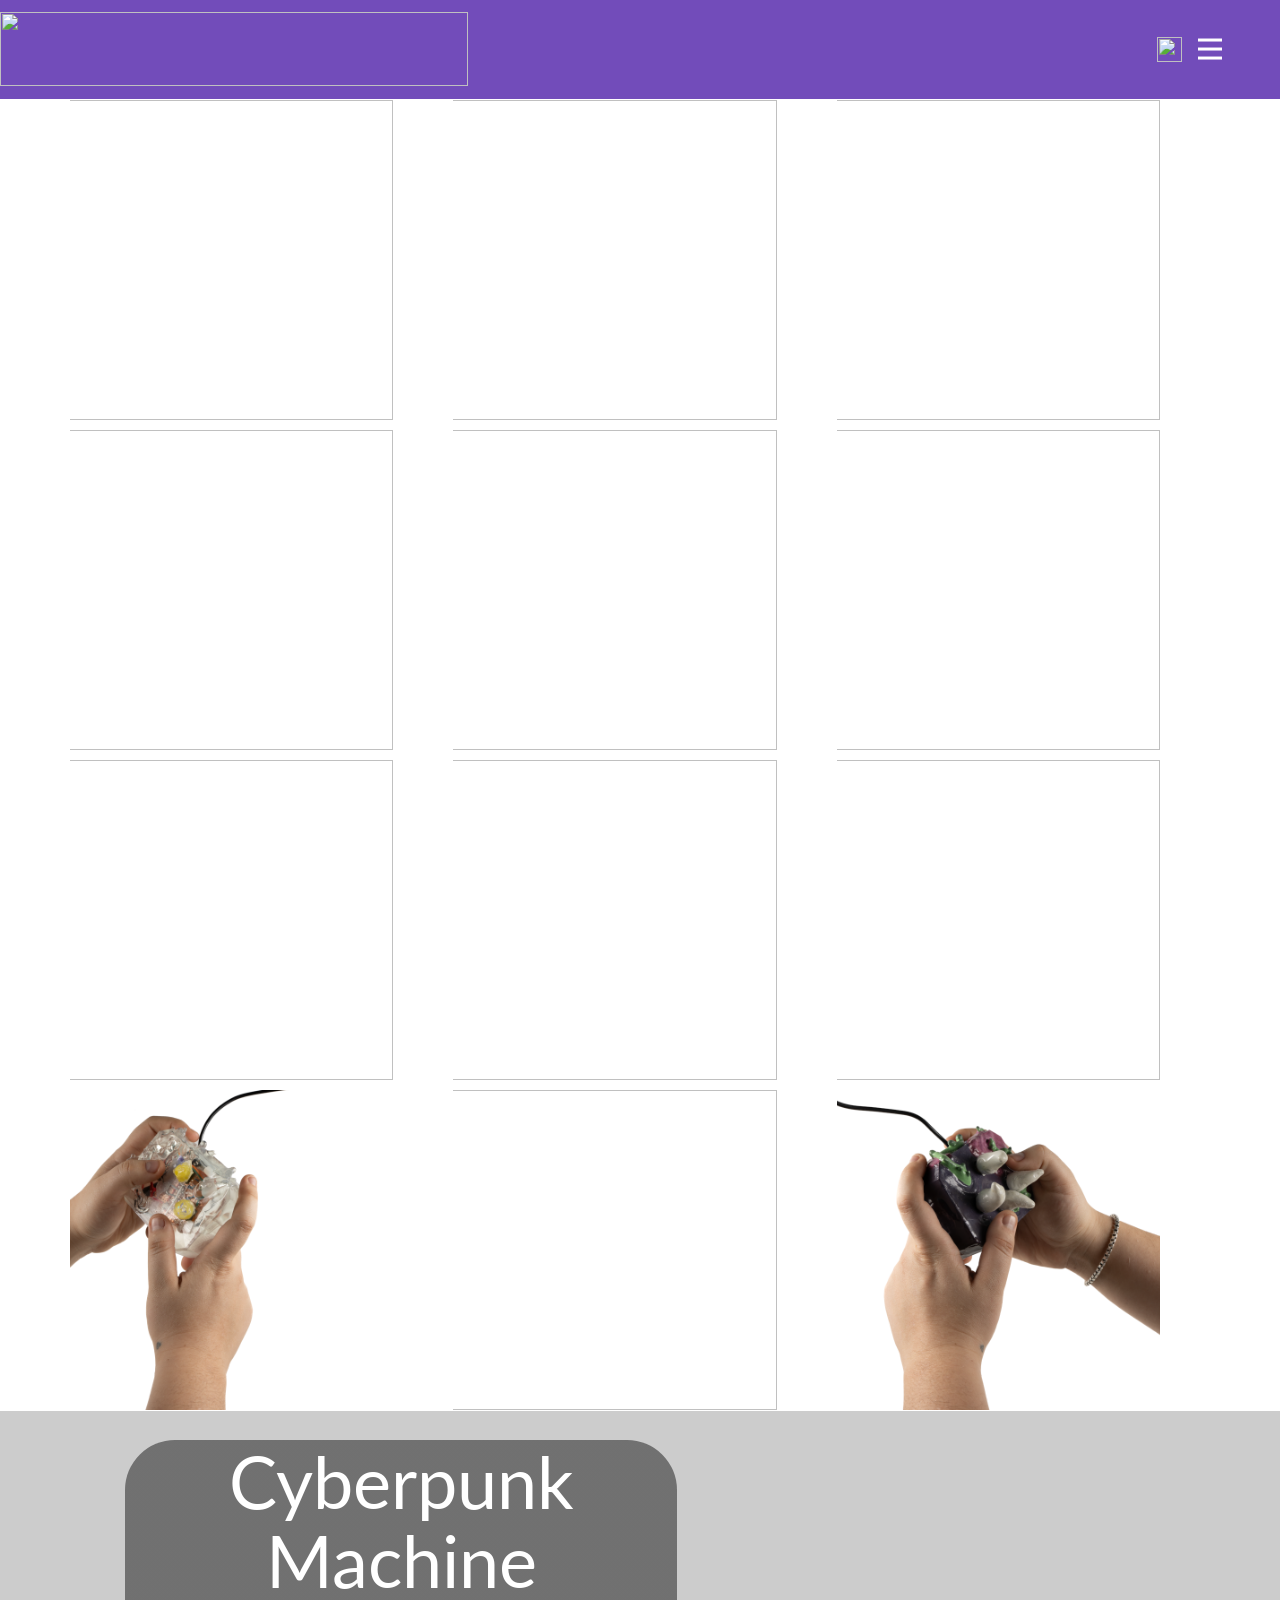
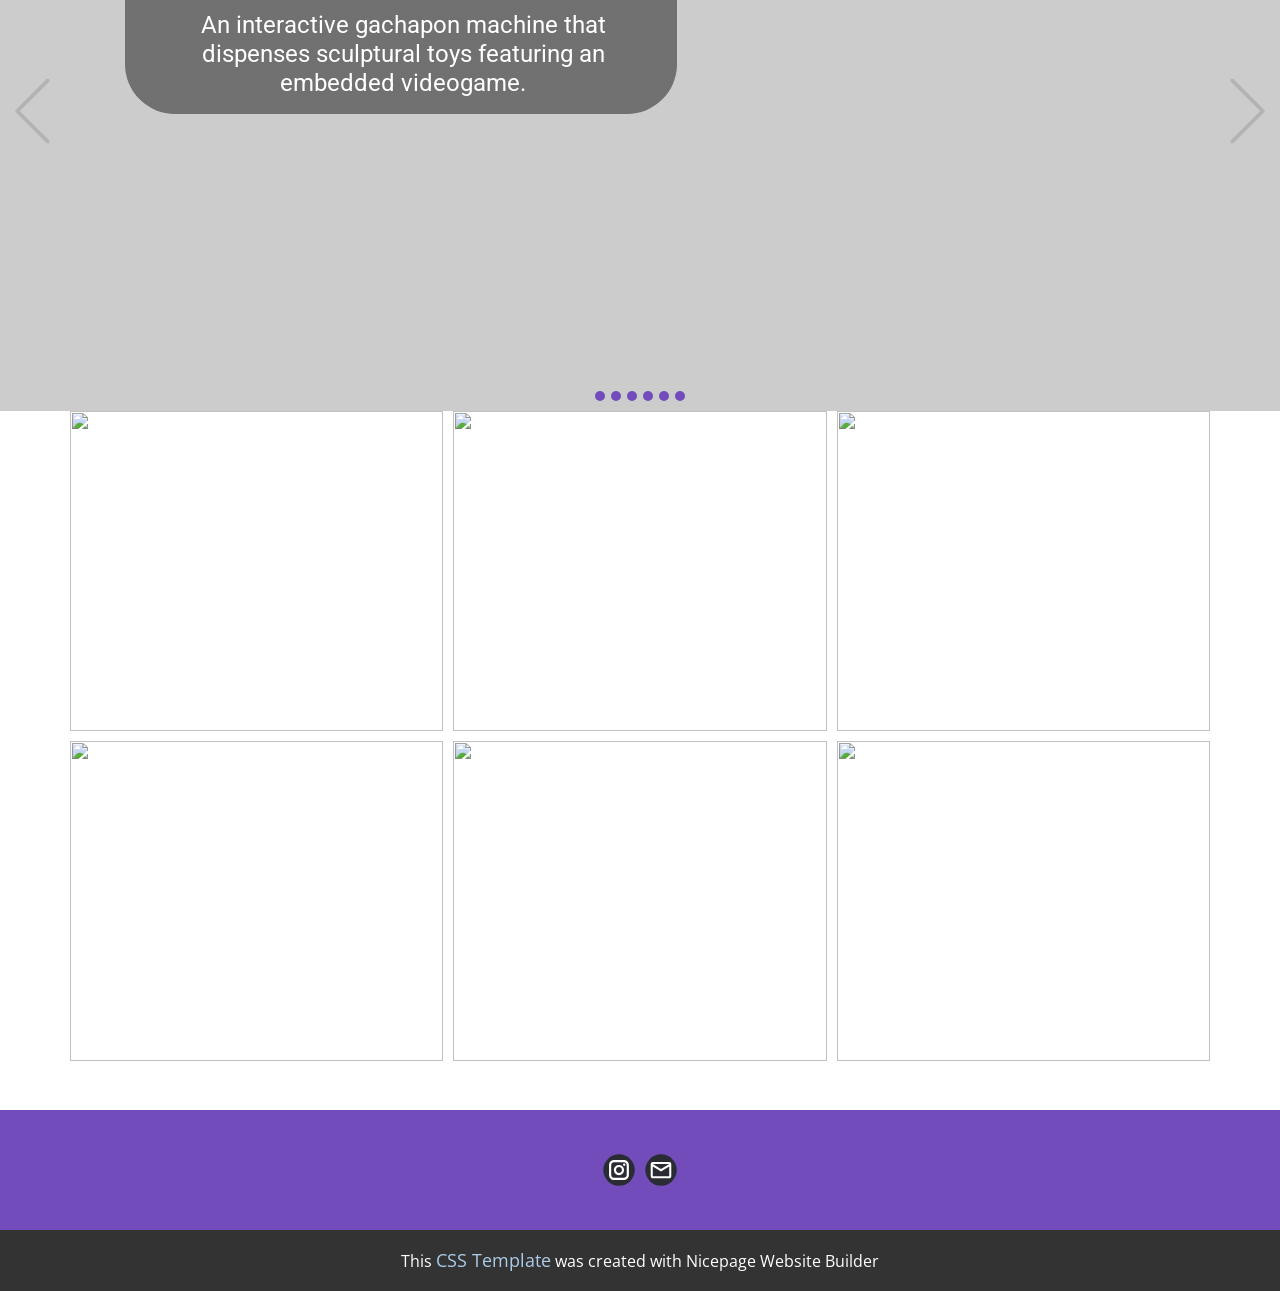
==== commit d692545a: "Add files via upload" ====
--- a/index.html
+++ b/index.html
@@ -30,7 +30,7 @@
     <meta property="og:description" content="">
     <meta property="og:type" content="website">
   <meta data-intl-tel-input-cdn-path="intlTelInput/"></head>
-  <body data-home-page="Home.html" data-home-page-title="Home" data-path-to-root="./" data-include-products="false" class="u-body u-clearfix u-xl-mode" data-lang="en"><header class="u-clearfix u-header u-palette-2-base u-sticky u-sticky-64f5 u-valign-middle-xs u-header" id="header-1"><style class="u-sticky-style" data-style-id="64f5">.u-sticky-fixed.u-sticky-64f5:before, .u-body.u-sticky-fixed .u-sticky-64f5:before {
+  <body data-home-page="Home.html" data-home-page-title="Home" data-path-to-root="./" data-include-products="false" class="u-body u-clearfix u-xl-mode" data-lang="en"><header class="u-clearfix u-header u-palette-2-base u-sticky-64f5 u-valign-middle-xs u-header" id="header-1"><style class="u-sticky-style" data-style-id="64f5">.u-sticky-fixed.u-sticky-64f5:before, .u-body.u-sticky-fixed .u-sticky-64f5:before {
 borders: top right bottom left !important; border-color: #404040 !important; border-width: 2px !important
 } </style><nav class="u-align-right u-menu u-menu-hamburger u-offcanvas u-menu-1" role="navigation" data-responsive-from="XL">
         <div class="menu-collapse" style="font-size: 1rem; letter-spacing: 0px; text-transform: uppercase; font-weight: 500;">
@@ -63,20 +63,82 @@
           <div class="u-grey-75 u-menu-overlay u-opacity u-opacity-70"></div>
         </div>
       </nav><span class="u-align-right u-file-icon u-icon u-icon-rectangle u-icon-1" data-href="./" data-page-id="195886753" title="Home"><img src="images/69524-b90a68f3.png" alt=""></span><img class="u-image u-image-contain u-image-default u-image-1" src="images/AveryChang1-Screenshot1833828.png" alt="" data-image-width="1352" data-image-height="252"></header>
-    <section class="u-align-center u-clearfix u-container-align-center u-valign-bottom-sm u-valign-bottom-xs u-valign-middle-xl u-section-1" id="sec-3fd3" data-target="_blank" data-href="https://lizard-b0y.itch.io/ghoul-kazool">
-      <div class="u-expanded-width u-gallery u-layout-grid u-lightbox u-no-transition u-show-text-none u-gallery-1">
-        <div class="u-gallery-inner u-gallery-inner-1">
-          <div class="u-effect-hover-zoom u-gallery-item u-gallery-item-1">
-            <div class="u-back-slide" data-image-width="1000" data-image-height="714">
-              <img class="u-back-image u-expanded" src="images/controller2.png">
-            </div>
-            <div class="u-over-slide u-shading u-valign-middle-xl u-over-slide-1"></div>
-          </div>
-          <div class="u-effect-hover-zoom u-gallery-item u-gallery-item-2">
-            <div class="u-back-slide" data-image-width="1000" data-image-height="714">
-              <img class="u-back-image u-expanded" src="images/controller1.png">
-            </div>
-            <div class="u-over-slide u-shading u-valign-middle-xl u-over-slide-2"></div>
+    <section class="u-align-center u-clearfix u-container-align-center u-section-1" id="block-2">
+      <div class="u-clearfix u-sheet u-valign-middle-md u-valign-middle-xl u-sheet-1">
+        <div class="u-expanded-width u-gallery u-layout-grid u-lightbox u-no-transition u-show-text-none u-gallery-1">
+          <div class="u-gallery-inner u-gallery-inner-1">
+            <div class="u-effect-hover-zoom u-gallery-item u-gallery-item-1" data-href="https://grocerybiome.itch.io/ghoul-kazool" data-target="_blank">
+              <div class="u-back-slide" data-image-width="1080" data-image-height="720">
+                <img class="u-back-image u-expanded u-back-image-1" src="images/I_was_there_spacedocumentation_IG-6.jpg">
+              </div>
+              <div class="u-over-slide u-shading u-valign-middle-xl u-over-slide-1"></div>
+            </div>
+            <div class="u-effect-hover-zoom u-gallery-item u-gallery-item-2" data-href="https://lizard-b0y.itch.io/rats-rats-rats" data-target="_blank">
+              <div class="u-back-slide" data-image-width="1759" data-image-height="1105">
+                <img class="u-back-image u-expanded u-back-image-2" src="images/Screenshot2025-07-06191925.png">
+              </div>
+              <div class="u-over-slide u-shading u-valign-middle-xl u-over-slide-2"></div>
+            </div>
+            <div class="u-effect-hover-zoom u-gallery-item u-gallery-item-3" data-href="https://lizard-b0y.itch.io/ghoul-kazool" data-target="_blank">
+              <div class="u-back-slide" data-image-width="1080" data-image-height="720">
+                <img class="u-back-image u-expanded u-back-image-3" src="images/I_was_there_spacedocumentation_IG-7.jpg">
+              </div>
+              <div class="u-over-slide u-shading u-valign-middle-xl u-over-slide-3"></div>
+            </div>
+            <div class="u-effect-hover-zoom u-gallery-item u-gallery-item-4" data-href="GashaponMachine.html" data-page-id="1732125817" title="GashaponMachine">
+              <div class="u-back-slide" data-image-width="3888" data-image-height="2592">
+                <img class="u-back-image u-expanded u-back-image-4" src="images/IMG_6346.JPG">
+              </div>
+              <div class="u-over-slide u-shading u-valign-middle-xl u-over-slide-4"></div>
+            </div>
+            <div class="u-effect-hover-zoom u-gallery-item u-gallery-item-5" data-href="https://grocerybiome.itch.io/ghoul-kazool" data-target="_blank">
+              <div class="u-back-slide" data-image-width="645" data-image-height="1482">
+                <img class="u-back-image u-expanded u-image-contain u-back-image-5" src="images/Eyeballgif.gif">
+              </div>
+              <div class="u-over-slide u-shading u-valign-middle-xl u-over-slide-5"></div>
+            </div>
+            <div class="u-effect-hover-zoom u-gallery-item u-gallery-item-6" data-href="GashaponMachine.html" data-page-id="1732125817" title="GashaponMachine">
+              <div class="u-back-slide" data-image-width="3888" data-image-height="2592">
+                <img class="u-back-image u-expanded u-back-image-6" src="images/IMG_6334.JPG">
+              </div>
+              <div class="u-over-slide u-shading u-valign-middle-xl u-over-slide-6"></div>
+            </div>
+            <div class="u-effect-hover-zoom u-gallery-item u-gallery-item-7" data-href="https://lizard-b0y.itch.io/vendingdream" data-target="_blank">
+              <div class="u-back-slide" data-image-width="1407" data-image-height="874">
+                <img class="u-back-image u-expanded u-back-image-7" src="images/Screenshot2025-10-05221621.png">
+              </div>
+              <div class="u-over-slide u-shading u-valign-middle-xl u-over-slide-7"></div>
+            </div>
+            <div class="u-effect-hover-zoom u-gallery-item u-gallery-item-8" data-href="https://lizard-b0y.itch.io/vendingdream" data-target="_blank">
+              <div class="u-back-slide" data-image-width="1411" data-image-height="888">
+                <img class="u-back-image u-expanded u-back-image-8" src="images/Screenshot2025-10-05221605.png">
+              </div>
+              <div class="u-over-slide u-shading u-valign-middle-xl u-over-slide-8"></div>
+            </div>
+            <div class="u-effect-hover-zoom u-gallery-item u-gallery-item-9" data-href="https://lizard-b0y.itch.io/vendingdream" data-target="_blank">
+              <div class="u-back-slide" data-image-width="2559" data-image-height="1599">
+                <img class="u-back-image u-expanded u-back-image-9" src="images/Screenshot2025-10-05221037.png">
+              </div>
+              <div class="u-over-slide u-shading u-valign-middle-xl u-over-slide-9"></div>
+            </div>
+            <div class="u-effect-hover-zoom u-gallery-item u-gallery-item-10" data-href="https://grocerybiome.itch.io/ghoul-kazool" data-target="_blank">
+              <div class="u-back-slide" data-image-width="1000" data-image-height="714">
+                <img class="u-back-image u-expanded u-back-image-10" src="images/controller2.png">
+              </div>
+              <div class="u-over-slide u-shading u-valign-middle-xl u-over-slide-10"></div>
+            </div>
+            <div class="u-effect-hover-zoom u-gallery-item u-gallery-item-11" data-href="https://lizard-b0y.itch.io/rats-rats-rats" data-target="_blank">
+              <div class="u-back-slide" data-image-width="2157" data-image-height="1123">
+                <img class="u-back-image u-expanded u-back-image-11" src="images/Screenshot2025-07-05234400.png">
+              </div>
+              <div class="u-over-slide u-shading u-valign-middle-xl u-over-slide-11"></div>
+            </div>
+            <div class="u-effect-hover-zoom u-gallery-item u-gallery-item-12" data-href="https://grocerybiome.itch.io/ghoul-kazool" data-target="_blank">
+              <div class="u-back-slide" data-image-width="1000" data-image-height="714">
+                <img class="u-back-image u-expanded u-back-image-12" src="images/controller1.png">
+              </div>
+              <div class="u-over-slide u-shading u-valign-middle-xl u-over-slide-12"></div>
+            </div>
           </div>
         </div>
       </div>
@@ -111,7 +173,7 @@
             </div>
           </div>
         </div>
-        <div class="u-align-center u-carousel-item u-clearfix u-image u-shading u-section-2-3" data-image-width="1646" data-image-height="1164" data-href="https://lizard-b0y.itch.io/ghoul-kazool" data-target="_blank">
+        <div class="u-align-center u-carousel-item u-clearfix u-image u-shading u-section-2-3" data-image-width="1080" data-image-height="720" data-href="https://lizard-b0y.itch.io/ghoul-kazool" data-target="_blank">
           <div class="u-clearfix u-sheet u-sheet-1">
             <div class="u-align-center u-container-align-center u-container-style u-expanded-width-xs u-group u-radius u-shading u-shape-round u-group-1">
               <div class="u-container-layout u-container-layout-1">
@@ -123,11 +185,11 @@
             </div>
           </div>
         </div>
-        <div class="u-align-center u-carousel-item u-clearfix u-image u-shading u-section-2-4" data-image-width="1411" data-image-height="888" data-href="https://lizard-b0y.itch.io/vendingdream" data-target="_blank">
+        <div class="u-align-center u-carousel-item u-clearfix u-image u-shading u-section-2-4" data-href="https://lizard-b0y.itch.io/vendingdream" data-target="_blank" data-image-width="1411" data-image-height="888">
           <div class="u-clearfix u-sheet u-sheet-1">
             <div class="u-align-center u-container-align-center u-container-style u-group u-preserve-proportions u-radius u-shading u-shape-round u-group-1">
-              <div class="u-container-layout u-valign-top-xs u-container-layout-1">
-                <h1 class="u-align-center u-custom-font u-font-lato u-text u-text-default-lg u-text-default-md u-text-default-xl u-title u-text-1">Vending Machine Dreamscape </h1>
+              <div class="u-container-layout u-container-layout-1">
+                <h1 class="u-align-center u-custom-font u-font-lato u-text u-text-default u-title u-text-1">Vending Machine Dreamscape </h1>
                 <h4 class="u-align-center u-text u-text-2">A non-linear exploration of ​liminal spaces and the surreal nature of grocery stores.&nbsp;</h4>
               </div>
             </div>
@@ -145,8 +207,9 @@
             </div>
           </div>
         </div>
-        <div class="u-align-center u-carousel-item u-clearfix u-image u-shading u-section-2-6" data-image-width="705" data-image-height="1101" data-href="AR-boyfriends.html" data-page-id="372507160" title="ARboyfriends">
-          <div class="u-clearfix u-sheet u-sheet-1">
+        <div class="u-align-center u-carousel-item u-clearfix u-section-2-6" data-href="AR-boyfriends.html" data-page-id="372507160">
+          <div class="u-clearfix u-sheet u-sheet-1">
+            <img class="custom-expanded u-image u-image-1" src="images/ChineseLion2.jpg" data-image-width="2500" data-image-height="2615" data-href="AR-boyfriends.html" data-page-id="372507160">
             <div class="custom-expanded u-align-center u-container-align-center u-container-style u-group u-radius u-shading u-shape-round u-group-1" data-href="QueerChineseGuardianLion.html" data-page-id="950918876" title="QueerChineseGuardianLion">
               <div class="u-container-layout u-valign-middle u-container-layout-1">
                 <h1 class="u-align-center u-custom-font u-font-lato u-text u-text-default u-title u-text-1">Queer Chinese Guardian Lions</h1>
@@ -169,63 +232,45 @@
 		c-5.3,5.3-5.3,13.8,0,19.1c2.6,2.6,6.1,4,9.5,4c3.4,0,6.9-1.3,9.5-4l225.1-225.1C365.931,242.875,365.931,234.275,360.731,229.075z"></path></svg></span>
       </a>
     </section>
-    <section class="u-align-center u-clearfix u-container-align-center u-section-3" id="block-2">
-      <div class="u-clearfix u-sheet u-valign-middle-lg u-valign-middle-md u-valign-middle-sm u-valign-middle-xs u-sheet-1">
+    <section class="u-align-center u-clearfix u-container-align-center u-section-3" id="block-3">
+      <div class="u-clearfix u-sheet u-sheet-1">
         <div class="u-expanded-width u-gallery u-layout-grid u-lightbox u-no-transition u-show-text-none u-gallery-1">
           <div class="u-gallery-inner u-gallery-inner-1">
-            <div class="u-effect-hover-zoom u-gallery-item" data-href="https://lizard-b0y.itch.io/rats-rats-rats" data-target="_blank">
-              <div class="u-back-slide" data-image-width="1759" data-image-height="1105">
-                <img class="u-back-image u-expanded" src="images/Screenshot2025-07-06191925.png">
-              </div>
-              <div class="u-over-slide u-shading u-over-slide-1"></div>
-            </div>
-            <div class="u-effect-hover-zoom u-gallery-item" data-href="AR-boyfriends.html" data-page-id="372507160" title="AR boyfriends">
-              <div class="u-back-slide" data-image-width="1313" data-image-height="708">
-                <img class="u-back-image u-expanded" src="images/Screenshot2024-11-27180652.png">
-              </div>
-              <div class="u-over-slide u-shading u-over-slide-2"></div>
-            </div>
-            <div class="u-effect-hover-zoom u-gallery-item" data-href="https://lizard-b0y.itch.io/rats-rats-rats" data-target="_blank">
-              <div class="u-back-slide" data-image-width="2157" data-image-height="1123">
-                <img class="u-back-image u-expanded" src="images/Screenshot2025-07-05234400.png">
-              </div>
-              <div class="u-over-slide u-shading u-over-slide-3"></div>
-            </div>
-            <div class="u-effect-hover-zoom u-gallery-item" data-href="GashaponMachine.html" data-page-id="1732125817" title="GashaponMachine">
-              <div class="u-back-slide" data-image-width="3888" data-image-height="2592">
-                <img class="u-back-image u-expanded" src="images/IMG_6346.JPG">
-              </div>
-              <div class="u-over-slide u-shading u-over-slide-4"></div>
-            </div>
-            <div class="u-effect-hover-zoom u-gallery-item" data-href="https://lizard-b0y.itch.io/ghoul-kazool" data-target="_blank">
-              <div class="u-back-slide" data-image-width="630" data-image-height="500">
-                <img class="u-back-image u-expanded" src="images/GhoulKazoolIcon.png">
-              </div>
-              <div class="u-over-slide u-shading u-over-slide-5"></div>
-            </div>
-            <div class="u-effect-hover-zoom u-gallery-item" data-href="GashaponMachine.html" data-page-id="1732125817" title="GashaponMachine">
-              <div class="u-back-slide" data-image-width="3888" data-image-height="2592">
-                <img class="u-back-image u-expanded" src="images/IMG_6334.JPG">
-              </div>
-              <div class="u-over-slide u-shading u-over-slide-6"></div>
-            </div>
-            <div class="u-effect-hover-zoom u-gallery-item" data-href="https://lizard-b0y.itch.io/vendingdream" data-target="_blank">
-              <div class="u-back-slide" data-image-width="1407" data-image-height="874">
-                <img class="u-back-image u-expanded" src="images/Screenshot2025-10-05221621.png">
-              </div>
-              <div class="u-over-slide u-shading u-over-slide-7"></div>
-            </div>
-            <div class="u-effect-hover-zoom u-gallery-item" data-href="https://lizard-b0y.itch.io/vendingdream" data-target="_blank">
-              <div class="u-back-slide" data-image-width="2559" data-image-height="1599">
-                <img class="u-back-image u-expanded" src="images/Screenshot2025-10-05221037.png">
-              </div>
-              <div class="u-over-slide u-shading u-over-slide-8"></div>
-            </div>
-            <div class="u-effect-hover-zoom u-gallery-item" data-href="https://lizard-b0y.itch.io/vendingdream" data-target="_blank">
-              <div class="u-back-slide" data-image-width="1411" data-image-height="888">
-                <img class="u-back-image u-expanded" src="images/Screenshot2025-10-05221605.png">
-              </div>
-              <div class="u-over-slide u-shading u-over-slide-9"></div>
+            <div class="u-effect-hover-zoom u-gallery-item" data-href="https://grocerybiome.itch.io/ghoul-kazool" data-target="_blank">
+              <div class="u-back-slide" data-image-width="1280" data-image-height="720">
+                <img class="u-back-image u-expanded" src="images/Transcendence_GhoulKazool1-frame.png">
+              </div>
+              <div class="u-over-slide u-shading u-valign-middle-xl u-over-slide-1"></div>
+            </div>
+            <div class="u-effect-hover-zoom u-gallery-item" data-href="https://grocerybiome.itch.io/ghoul-kazool" data-target="_blank">
+              <div class="u-back-slide" data-image-width="1257" data-image-height="1671">
+                <img class="u-back-image u-expanded u-image-contain" src="images/TENTACLE.gif">
+              </div>
+              <div class="u-over-slide u-shading u-valign-middle-xl u-over-slide-2"></div>
+            </div>
+            <div class="u-effect-hover-zoom u-gallery-item" data-href="https://grocerybiome.itch.io/ghoul-kazool" data-target="_blank">
+              <div class="u-back-slide" data-image-width="1570" data-image-height="872">
+                <img class="u-back-image u-expanded" src="images/ScreenRecording2026-03-13191345-frame21.png">
+              </div>
+              <div class="u-over-slide u-shading u-valign-middle-xl u-over-slide-3"></div>
+            </div>
+            <div class="u-effect-hover-zoom u-gallery-item" data-href="https://grocerybiome.itch.io/ghoul-kazool" data-target="_blank">
+              <div class="u-back-slide" data-image-width="1920" data-image-height="1256">
+                <img class="u-back-image u-expanded u-image-contain" src="images/eyewall2Gif.gif">
+              </div>
+              <div class="u-over-slide u-shading u-valign-middle-xl u-over-slide-4"></div>
+            </div>
+            <div class="u-effect-hover-zoom u-gallery-item" data-href="https://grocerybiome.itch.io/ghoul-kazool" data-target="_blank">
+              <div class="u-back-slide" data-image-width="1280" data-image-height="720">
+                <img class="u-back-image u-expanded" src="images/ezgif-frame-011.jpg">
+              </div>
+              <div class="u-over-slide u-shading u-valign-middle-xl u-over-slide-5"></div>
+            </div>
+            <div class="u-effect-hover-zoom u-gallery-item" data-href="https://grocerybiome.itch.io/ghoul-kazool" data-target="_blank">
+              <div class="u-back-slide" data-image-width="1920" data-image-height="1256">
+                <img class="u-back-image u-expanded u-image-contain" src="images/EyeWallGif.gif">
+              </div>
+              <div class="u-over-slide u-shading u-valign-middle-xl u-over-slide-6"></div>
             </div>
           </div>
         </div>
--- a/nicepage.css
+++ b/nicepage.css
@@ -46725,12 +46725,14 @@
 }
 
 .u-header .u-menu-1 {
-  margin: 33px 5px 0 auto;
+  margin: 33px calc(((100% - 1140px) / 2)  + -12px) 0 auto;
 }
 
 .u-header .u-hamburger-link-1 {
   transform: scaleY(-1);
   transform-origin: center center;
+  font-size: calc(1em + 8.04333px);
+  padding: 4px 0;
 }
 
 .u-header .u-nav-1 {
@@ -46757,7 +46759,7 @@
   width: 31px;
   height: 31px;
   color: rgb(255, 255, 255) !important;
-  margin: -31px 30px 0 auto;
+  margin: -31px calc(((100% - 1140px) / 2)  + 25px) 0 auto;
   padding: 3px;
 }
 
@@ -46769,6 +46771,7 @@
 @media (max-width: 1199px) {
   .u-header .u-menu-1 {
     width: auto;
+    margin-right: calc(((100% - 940px) / 2));
   }
 
   .u-header .u-nav-2 {
@@ -46778,7 +46781,7 @@
 
   .u-header .u-icon-1 {
     width: 31px;
-    margin-top: -31px;
+    margin-top: 20px;
     margin-right: 63px;
     padding: 0;
   }
--- a/index.css
+++ b/index.css
@@ -1,21 +1,24 @@
- .u-section-1 {
-  filter: none;
-  min-height: 0;
+.u-section-1 .u-sheet-1 {
+  min-height: 1311px;
 }
 
 .u-section-1 .u-gallery-1 {
-  height: 409px;
-  margin-bottom: 0;
-  margin-top: 0;
+  height: 1310px;
+  margin-top: 1px;
+  margin-bottom: 1px;
 }
 
 .u-section-1 .u-gallery-inner-1 {
-  --gap: 14px;
-  grid-template-columns: repeat(2, auto);
+  grid-template-columns: repeat(3, auto);
+  --gap: 10px;
 }
 
 .u-section-1 .u-gallery-item-1 {
-  --effect-scale: 1;
+  --effect-scale: 1.5;
+}
+
+.u-section-1 .u-back-image-1 {
+  left: -50px;
 }
 
 .u-section-1 .u-over-slide-1 {
@@ -24,7 +27,11 @@
 }
 
 .u-section-1 .u-gallery-item-2 {
-  --effect-scale: 1;
+  --effect-scale: 1.5;
+}
+
+.u-section-1 .u-back-image-2 {
+  left: -50px;
 }
 
 .u-section-1 .u-over-slide-2 {
@@ -32,23 +39,171 @@
   padding: 20px;
 }
 
+.u-section-1 .u-gallery-item-3 {
+  --effect-scale: 1.5;
+}
+
+.u-section-1 .u-back-image-3 {
+  left: -50px;
+}
+
+.u-section-1 .u-over-slide-3 {
+  background-image: linear-gradient(0deg, rgba(0,0,0,0.2), rgba(0,0,0,0.2));
+  padding: 20px;
+}
+
+.u-section-1 .u-gallery-item-4 {
+  --effect-scale: 1.5;
+}
+
+.u-section-1 .u-back-image-4 {
+  left: -50px;
+}
+
+.u-section-1 .u-over-slide-4 {
+  background-image: linear-gradient(0deg, rgba(0,0,0,0.2), rgba(0,0,0,0.2));
+  padding: 20px;
+}
+
+.u-section-1 .u-gallery-item-5 {
+  --effect-scale: 1.5;
+}
+
+.u-section-1 .u-back-image-5 {
+  left: -50px;
+}
+
+.u-section-1 .u-over-slide-5 {
+  background-image: linear-gradient(0deg, rgba(0,0,0,0.2), rgba(0,0,0,0.2));
+  padding: 20px;
+}
+
+.u-section-1 .u-gallery-item-6 {
+  --effect-scale: 1.5;
+}
+
+.u-section-1 .u-back-image-6 {
+  left: -50px;
+}
+
+.u-section-1 .u-over-slide-6 {
+  background-image: linear-gradient(0deg, rgba(0,0,0,0.2), rgba(0,0,0,0.2));
+  padding: 20px;
+}
+
+.u-section-1 .u-gallery-item-7 {
+  --effect-scale: 1.5;
+}
+
+.u-section-1 .u-back-image-7 {
+  left: -50px;
+}
+
+.u-section-1 .u-over-slide-7 {
+  background-image: linear-gradient(0deg, rgba(0,0,0,0.2), rgba(0,0,0,0.2));
+  padding: 20px;
+}
+
+.u-section-1 .u-gallery-item-8 {
+  --effect-scale: 1.5;
+}
+
+.u-section-1 .u-back-image-8 {
+  left: -50px;
+}
+
+.u-section-1 .u-over-slide-8 {
+  background-image: linear-gradient(0deg, rgba(0,0,0,0.2), rgba(0,0,0,0.2));
+  padding: 20px;
+}
+
+.u-section-1 .u-gallery-item-9 {
+  --effect-scale: 1.5;
+}
+
+.u-section-1 .u-back-image-9 {
+  left: -50px;
+}
+
+.u-section-1 .u-over-slide-9 {
+  background-image: linear-gradient(0deg, rgba(0,0,0,0.2), rgba(0,0,0,0.2));
+  padding: 20px;
+}
+
+.u-section-1 .u-gallery-item-10 {
+  --effect-scale: 1.5;
+}
+
+.u-section-1 .u-back-image-10 {
+  left: -50px;
+}
+
+.u-section-1 .u-over-slide-10 {
+  background-image: linear-gradient(0deg, rgba(0,0,0,0.2), rgba(0,0,0,0.2));
+  padding: 20px;
+}
+
+.u-section-1 .u-gallery-item-11 {
+  --effect-scale: 1.5;
+}
+
+.u-section-1 .u-back-image-11 {
+  left: -50px;
+}
+
+.u-section-1 .u-over-slide-11 {
+  background-image: linear-gradient(0deg, rgba(0,0,0,0.2), rgba(0,0,0,0.2));
+  padding: 20px;
+}
+
+.u-section-1 .u-gallery-item-12 {
+  --effect-scale: 1.5;
+}
+
+.u-section-1 .u-back-image-12 {
+  left: -50px;
+}
+
+.u-section-1 .u-over-slide-12 {
+  background-image: linear-gradient(0deg, rgba(0,0,0,0.2), rgba(0,0,0,0.2));
+  padding: 20px;
+}
+
 @media (max-width: 1199px) {
-   .u-section-1 {
-    min-height: 428px;
+  .u-section-1 .u-sheet-1 {
+    min-height: 1081px;
   }
 
   .u-section-1 .u-gallery-1 {
-    height: 400px;
+    height: 1080px;
+  }
+
+  .u-section-1 .u-gallery-inner-1 {
+    grid-gap: 10px;
   }
 }
 
 @media (max-width: 991px) {
-   .u-section-1 {
-    min-height: 1254px;
+  .u-section-1 .u-sheet-1 {
+    min-height: 1987px;
   }
 
   .u-section-1 .u-gallery-1 {
-    height: 1226px;
+    height: 1985px;
+  }
+
+  .u-section-1 .u-gallery-inner-1 {
+    grid-template-columns: repeat(2, auto);
+  }
+}
+
+@media (max-width: 767px) {
+  .u-section-1 .u-sheet-1 {
+    min-height: 5584px;
+  }
+
+  .u-section-1 .u-gallery-1 {
+    height: 5583px;
   }
 
   .u-section-1 .u-gallery-inner-1 {
@@ -56,23 +211,13 @@
   }
 }
 
-@media (max-width: 767px) {
-   .u-section-1 {
-    min-height: 948px;
+@media (max-width: 575px) {
+  .u-section-1 .u-sheet-1 {
+    min-height: 3516px;
   }
 
   .u-section-1 .u-gallery-1 {
-    height: 920px;
-  }
-}
-
-@media (max-width: 575px) {
-   .u-section-1 {
-    min-height: 607px;
-  }
-
-  .u-section-1 .u-gallery-1 {
-    height: 579px;
+    height: 3515px;
   }
 }.u-block-71e6-2 {
   position: absolute;
@@ -105,7 +250,7 @@
 }
 
 .u-section-2-1 .u-sheet-1 {
-  min-height: 831px;
+  min-height: 600px;
 }
 
 .u-section-2-1 .u-group-1 {
@@ -116,7 +261,7 @@
   background-repeat: no-repeat;
   background-size: cover;
   height: 274px;
-  margin: 116px auto 60px 55px;
+  margin: 29px auto 0 55px;
 }
 
 .u-section-2-1 .u-container-layout-1 {
@@ -135,10 +280,6 @@
 }
 
 @media (max-width: 1199px) {
-  .u-section-2-1 .u-sheet-1 {
-    min-height: 600px;
-  }
-
   .u-section-2-1 .u-group-1 {
     min-height: 269px;
     margin-top: 52px;
@@ -204,12 +345,12 @@
 
  .u-section-2-2 {
   background-image: linear-gradient(0deg, rgba(0, 0, 0, 0.2), rgba(0, 0, 0, 0.2)), url('images/Screenshot2025-10-24140953.png');
-  background-position: 50% 50%;
-  background-size: cover, cover;
+  background-position: 50% 50%, 79.25% 36.56%;
+  background-size: 134%, 134%;
 }
 
 .u-section-2-2 .u-sheet-1 {
-  min-height: 831px;
+  min-height: 600px;
 }
 
 .u-section-2-2 .u-group-1 {
@@ -220,7 +361,7 @@
   background-repeat: no-repeat;
   background-image: linear-gradient(to bottom, rgba(41, 45, 51, 0.6), rgba(41, 45, 51, 0.6));
   background-size: cover;
-  margin: 105px auto 60px 0;
+  margin: 105px auto 0 0;
 }
 
 .u-section-2-2 .u-container-layout-1 {
@@ -241,12 +382,7 @@
     background-position: 50% 50%, 50% 58.93%;
   }
 
-  .u-section-2-2 .u-sheet-1 {
-    min-height: 600px;
-  }
-
   .u-section-2-2 .u-group-1 {
-    margin-bottom: 0;
     height: auto;
   }
 }
@@ -296,13 +432,13 @@
 }
 
  .u-section-2-3 {
-  background-image: linear-gradient(0deg, rgba(0, 0, 0, 0.2), rgba(0, 0, 0, 0.2)), url('images/Screenshot2025-10-26121518.png');
-  background-position: 50% 50%;
+  background-image: linear-gradient(0deg, rgba(0, 0, 0, 0.2), rgba(0, 0, 0, 0.2)), url('images/I_was_there_spacedocumentation_IG-6.jpg');
+  background-position: 50% 50%, 50% 55.88%;
   background-size: cover, cover;
 }
 
 .u-section-2-3 .u-sheet-1 {
-  min-height: 831px;
+  min-height: 600px;
 }
 
 .u-section-2-3 .u-group-1 {
@@ -314,7 +450,7 @@
   background-image: linear-gradient(to bottom, rgba(41, 45, 51, 0.6), rgba(41, 45, 51, 0.6));
   background-size: cover;
   min-height: 215px;
-  margin: 330px auto 60px 88px;
+  margin: 330px auto 0 88px;
 }
 
 .u-section-2-3 .u-container-layout-1 {
@@ -334,10 +470,6 @@
 }
 
 @media (max-width: 1199px) {
-  .u-section-2-3 .u-sheet-1 {
-    min-height: 600px;
-  }
-
   .u-section-2-3 .u-group-1 {
     margin-top: 112px;
     margin-left: 64px;
@@ -377,7 +509,6 @@
 @media (max-width: 575px) {
   .u-section-2-3 .u-group-1 {
     margin-top: 84px;
-    margin-bottom: 0;
     min-height: 217px;
     margin-right: initial;
     margin-left: initial;
@@ -390,13 +521,12 @@
 }
 
  .u-section-2-4 {
-  background-image: linear-gradient(0deg, rgba(0, 0, 0, 0.2), rgba(0, 0, 0, 0.2)), url('images/Screenshot2025-10-05221605.png');
-  background-position: 50% 50%, 38.27% 100%;
-  background-size: cover, auto 105%;
+  filter: none;
+  background-image: linear-gradient(0deg, rgba(0,0,0,0.2), rgba(0,0,0,0.2)), url("images/Screenshot2025-10-05221605.png");
 }
 
 .u-section-2-4 .u-sheet-1 {
-  min-height: 831px;
+  min-height: 600px;
 }
 
 .u-section-2-4 .u-group-1 {
@@ -425,34 +555,14 @@
 }
 
 @media (max-width: 1199px) {
-   .u-section-2-4 {
-    background-position: 50% 50%, 35.06% 48.82%;
-    background-size: 106%, 106%;
-  }
-
+  .u-section-2-4 .u-group-1 {
+    height: auto;
+  }
+}
+
+@media (max-width: 767px) {
   .u-section-2-4 .u-sheet-1 {
-    min-height: 600px;
-  }
-
-  .u-section-2-4 .u-group-1 {
-    margin-bottom: 0;
-    height: auto;
-  }
-}
-
-@media (max-width: 991px) {
-  .u-section-2-4 .u-sheet-1 {
-    min-height: 460px;
-  }
-}
-
-@media (max-width: 767px) {
-   .u-section-2-4 {
-    background-size: 106%;
-  }
-
-  .u-section-2-4 .u-sheet-1 {
-    min-height: 400px;
+    min-height: 584px;
   }
 
   .u-section-2-4 .u-group-1 {
@@ -475,14 +585,12 @@
 }
 
 @media (max-width: 575px) {
-   .u-section-2-4 {
-    background-size: auto 106%;
+  .u-section-2-4 .u-sheet-1 {
+    min-height: 489px;
   }
 
   .u-section-2-4 .u-group-1 {
     width: 340px;
-    margin-top: 16px;
-    margin-right: 0;
   }
 
   .u-section-2-4 .u-text-1 {
@@ -497,7 +605,7 @@
 }
 
 .u-section-2-5 .u-sheet-1 {
-  min-height: 831px;
+  min-height: 600px;
 }
 
 .u-section-2-5 .u-group-1 {
@@ -506,7 +614,7 @@
   min-height: 324px;
   width: 656px;
   --radius: 50px;
-  margin: 87px auto 60px 4px;
+  margin: 87px auto 0 4px;
 }
 
 .u-section-2-5 .u-container-layout-1 {
@@ -523,10 +631,6 @@
 }
 
 @media (max-width: 1199px) {
-  .u-section-2-5 .u-sheet-1 {
-    min-height: 600px;
-  }
-
   .u-section-2-5 .u-group-1 {
     min-height: 325px;
     width: 560px;
@@ -548,10 +652,6 @@
 @media (max-width: 991px) {
   .u-section-2-5 .u-sheet-1 {
     min-height: 459px;
-  }
-
-  .u-section-2-5 .u-group-1 {
-    margin-bottom: 0;
   }
 }
 
@@ -592,13 +692,18 @@
 }
 
  .u-section-2-6 {
-  background-image: linear-gradient(0deg, rgba(0, 0, 0, 0.2), rgba(0, 0, 0, 0.2)), url('images/Screenshot2025-10-29124755.png');
-  background-position: 50% 50%, 50% 59.05%;
-  background-size: cover, cover;
+  filter: none;
 }
 
 .u-section-2-6 .u-sheet-1 {
-  min-height: 831px;
+  min-height: 600px;
+}
+
+.u-section-2-6 .u-image-1 {
+  filter: none;
+  width: 625px;
+  height: 605px;
+  margin: 54px 123px 0 auto;
 }
 
 .u-section-2-6 .u-group-1 {
@@ -610,7 +715,7 @@
   background-image: linear-gradient(to bottom, rgba(41, 45, 51, 0.6), rgba(41, 45, 51, 0.6));
   background-size: cover;
   min-height: 359px;
-  margin: 256px auto 60px 0;
+  margin: -403px auto 0 0;
 }
 
 .u-section-2-6 .u-container-layout-1 {
@@ -627,40 +732,36 @@
 }
 
 @media (max-width: 1199px) {
-   .u-section-2-6 {
-    background-position: 50% 50%, 50% 58.93%;
-  }
-
-  .u-section-2-6 .u-sheet-1 {
-    min-height: 615px;
+  .u-section-2-6 .u-image-1 {
+    margin-top: 256px;
   }
 
   .u-section-2-6 .u-group-1 {
-    margin-top: 216px;
-    margin-bottom: 40px;
+    margin-top: -308px;
     height: auto;
   }
 }
 
 @media (max-width: 991px) {
-  .u-section-2-6 .u-sheet-1 {
-    min-height: 458px;
-  }
-
-  .u-section-2-6 .u-group-1 {
-    margin-top: 32px;
-    margin-left: auto;
-    margin-bottom: 0;
+  .u-section-2-6 .u-image-1 {
+    margin-right: 95px;
   }
 }
 
 @media (max-width: 767px) {
   .u-section-2-6 .u-sheet-1 {
-    min-height: 400px;
+    min-height: 583px;
+  }
+
+  .u-section-2-6 .u-image-1 {
+    width: 540px;
+    height: 523px;
+    margin-right: 0;
   }
 
   .u-section-2-6 .u-group-1 {
     width: 540px;
+    margin-top: -321px;
   }
 
   .u-section-2-6 .u-container-layout-1 {
@@ -675,13 +776,18 @@
 
 @media (max-width: 575px) {
   .u-section-2-6 .u-sheet-1 {
-    min-height: 460px;
+    min-height: 577px;
+  }
+
+  .u-section-2-6 .u-image-1 {
+    width: 340px;
+    height: 329px;
+    margin-top: 358px;
   }
 
   .u-section-2-6 .u-group-1 {
-    margin-top: 0;
-    min-height: 400px;
-    width: 100%;
+    width: 340px;
+    margin-top: -285px;
   }
 
   .u-section-2-6 .u-container-layout-1 {
@@ -698,14 +804,12 @@
     margin-right: 0;
   }
 }.u-section-3 .u-sheet-1 {
-  min-height: 848px;
-  margin-bottom: 0;
+  min-height: 699px;
 }
 
 .u-section-3 .u-gallery-1 {
-  height: 781px;
-  margin-top: 67px;
-  margin-bottom: 0;
+  height: 650px;
+  margin: 0 auto 49px;
 }
 
 .u-section-3 .u-gallery-inner-1 {
@@ -743,28 +847,16 @@
   padding: 20px;
 }
 
-.u-section-3 .u-over-slide-7 {
-  background-image: linear-gradient(0deg, rgba(0,0,0,0.2), rgba(0,0,0,0.2));
-  padding: 20px;
-}
-
-.u-section-3 .u-over-slide-8 {
-  background-image: linear-gradient(0deg, rgba(0,0,0,0.2), rgba(0,0,0,0.2));
-  padding: 20px;
-}
-
-.u-section-3 .u-over-slide-9 {
-  background-image: linear-gradient(0deg, rgba(0,0,0,0.2), rgba(0,0,0,0.2));
-  padding: 20px;
-}
-
 @media (max-width: 1199px) {
   .u-section-3 .u-sheet-1 {
-    min-height: 711px;
+    min-height: 575px;
   }
 
   .u-section-3 .u-gallery-1 {
-    height: 644px;
+    margin-bottom: 39px;
+    height: 536px;
+    margin-right: initial;
+    margin-left: initial;
   }
 
   .u-section-3 .u-gallery-inner-1 {
@@ -774,11 +866,13 @@
 
 @media (max-width: 991px) {
   .u-section-3 .u-sheet-1 {
-    min-height: 1300px;
+    min-height: 1030px;
   }
 
   .u-section-3 .u-gallery-1 {
-    height: 1233px;
+    height: 924px;
+    margin-right: initial;
+    margin-left: initial;
   }
 
   .u-section-3 .u-gallery-inner-1 {
@@ -788,11 +882,13 @@
 
 @media (max-width: 767px) {
   .u-section-3 .u-sheet-1 {
-    min-height: 3396px;
+    min-height: 5314px;
   }
 
   .u-section-3 .u-gallery-1 {
-    height: 3329px;
+    height: 2772px;
+    margin-right: initial;
+    margin-left: initial;
   }
 
   .u-section-3 .u-gallery-inner-1 {
@@ -802,10 +898,13 @@
 
 @media (max-width: 575px) {
   .u-section-3 .u-sheet-1 {
-    min-height: 2163px;
+    min-height: 1841px;
   }
 
   .u-section-3 .u-gallery-1 {
-    height: 2096px;
+    margin-bottom: 29px;
+    height: 1745px;
+    margin-right: initial;
+    margin-left: initial;
   }
 }
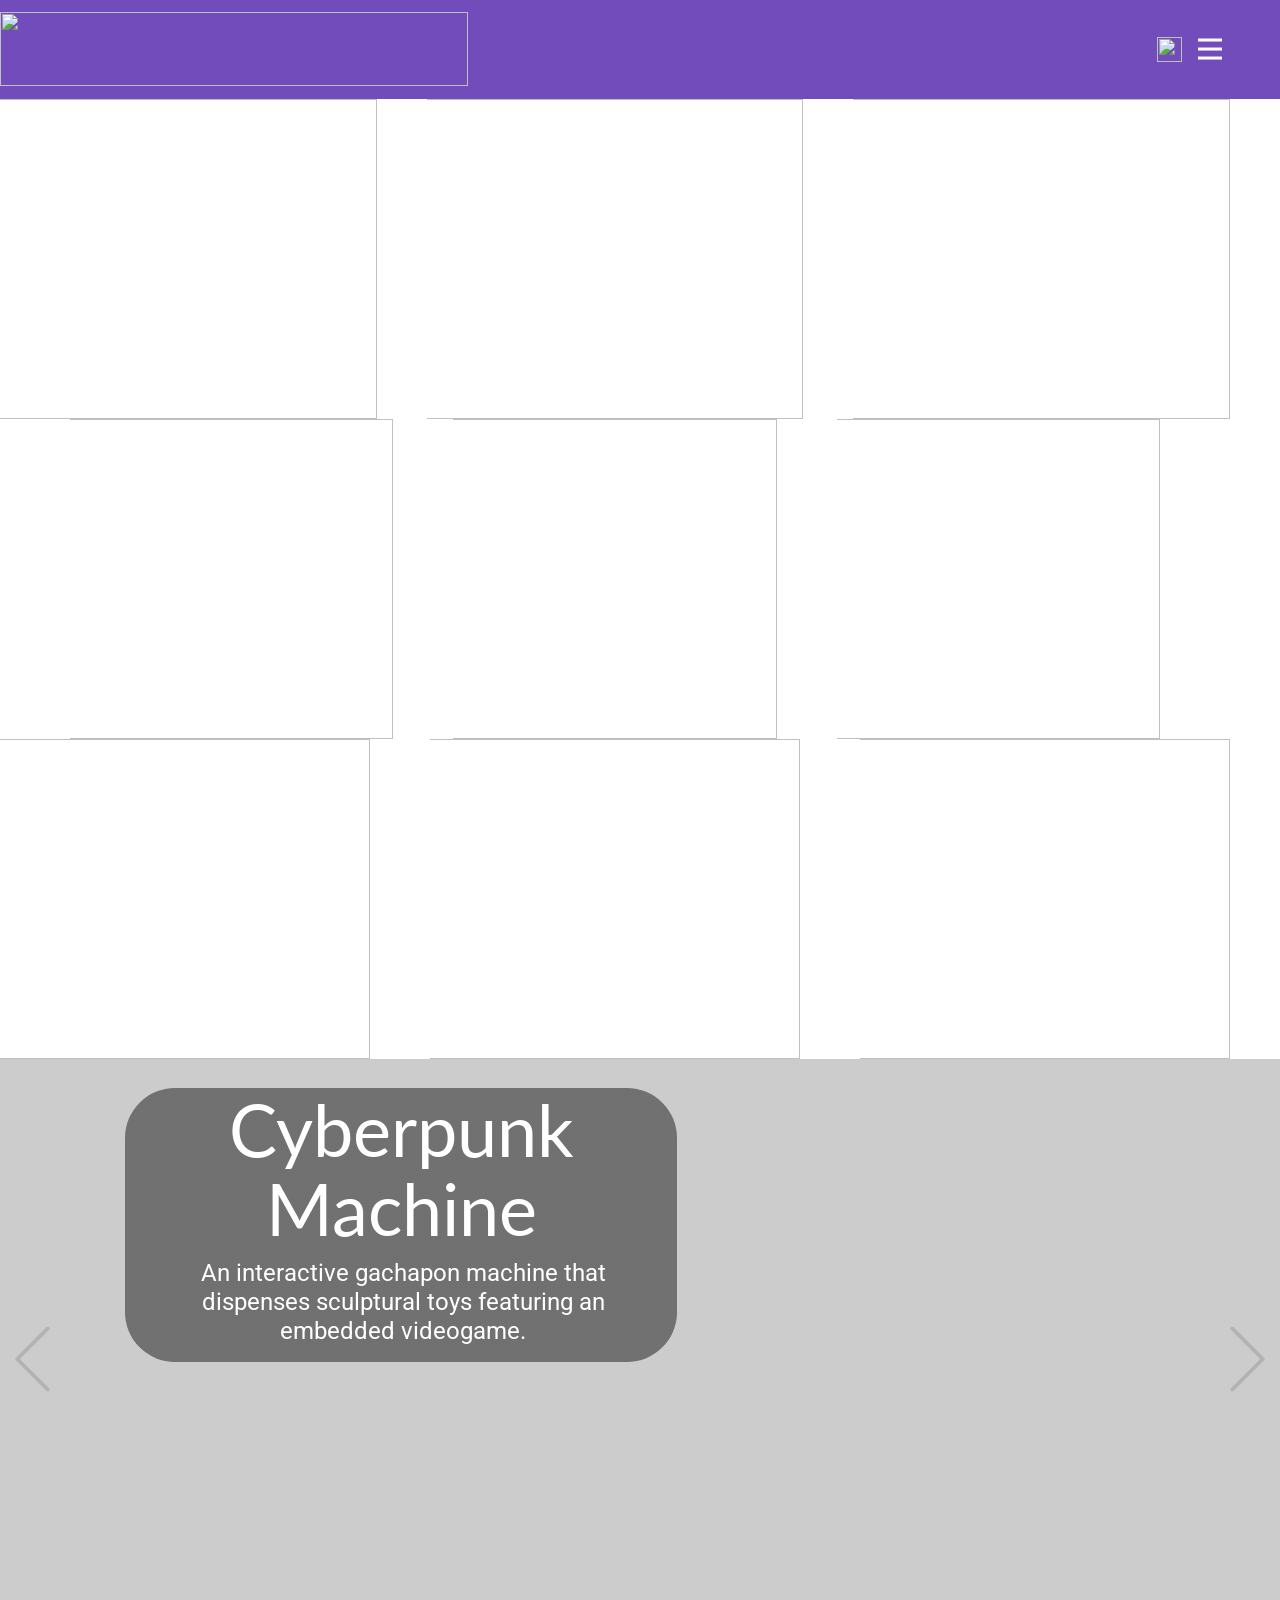
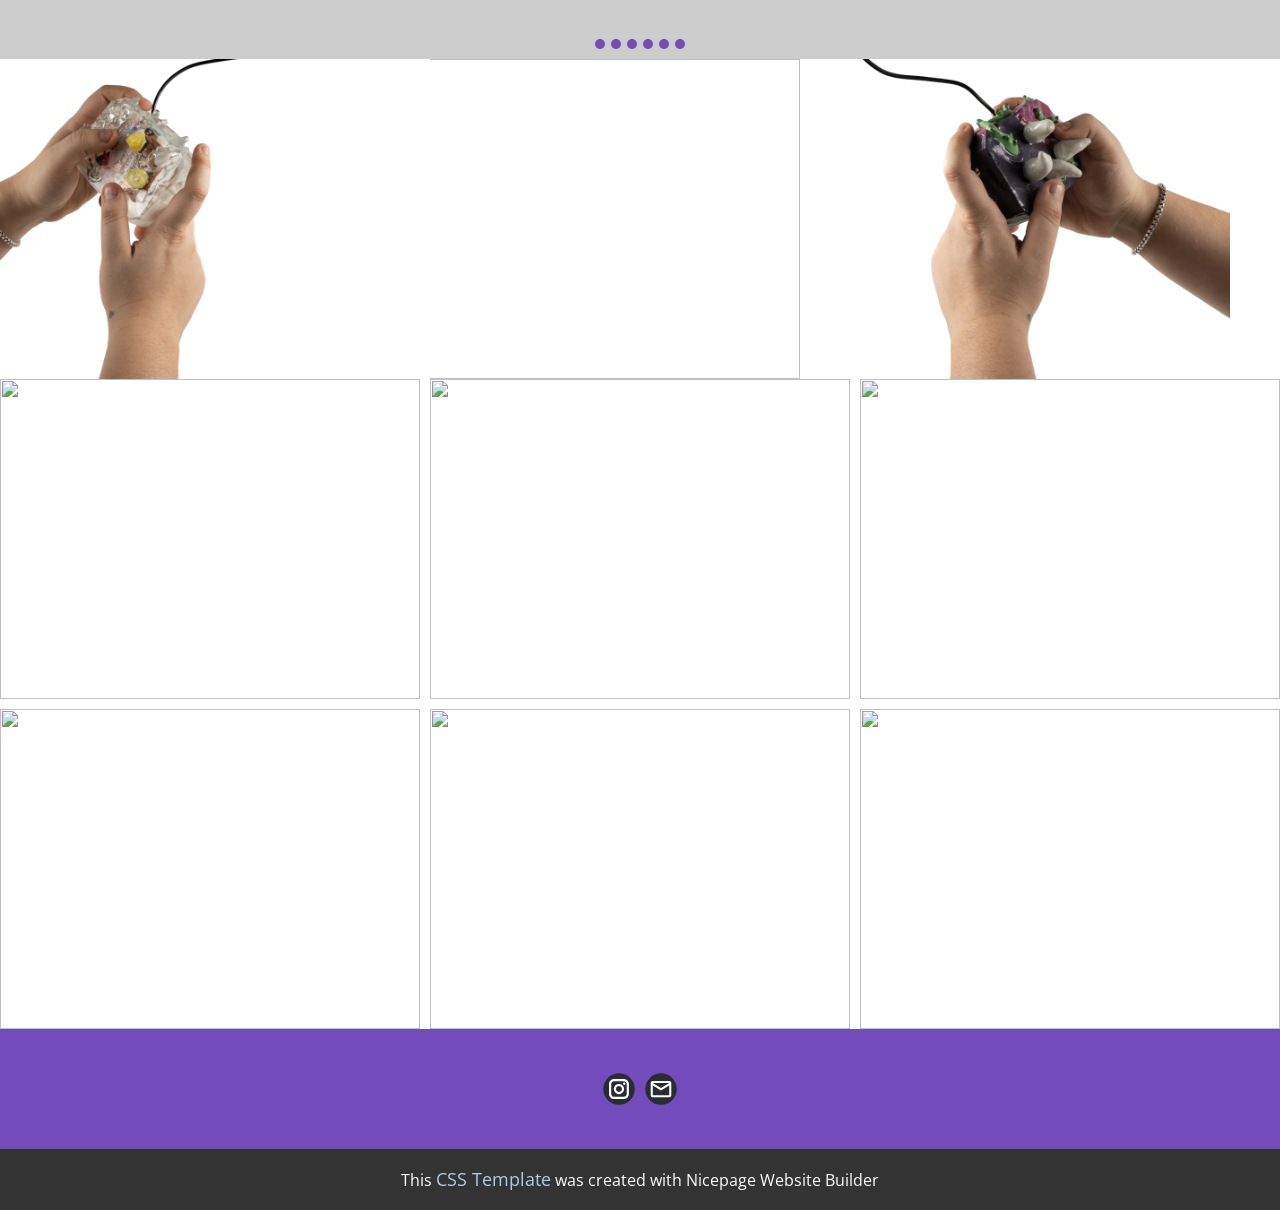
==== commit 4949caf0: "Add files via upload" ====
--- a/index.html
+++ b/index.html
@@ -10,6 +10,9 @@
     <script class="u-script" type="text/javascript" src="jquery.js" defer=""></script>
     <script class="u-script" type="text/javascript" src="nicepage.js" defer=""></script>
     <meta name="generator" content="Nicepage 8.4.0, nicepage.com">
+    
+    
+    
     
     
     
@@ -30,7 +33,7 @@
     <meta property="og:description" content="">
     <meta property="og:type" content="website">
   <meta data-intl-tel-input-cdn-path="intlTelInput/"></head>
-  <body data-home-page="Home.html" data-home-page-title="Home" data-path-to-root="./" data-include-products="false" class="u-body u-clearfix u-xl-mode" data-lang="en"><header class="u-clearfix u-header u-palette-2-base u-sticky-64f5 u-valign-middle-xs u-header" id="header-1"><style class="u-sticky-style" data-style-id="64f5">.u-sticky-fixed.u-sticky-64f5:before, .u-body.u-sticky-fixed .u-sticky-64f5:before {
+  <body data-home-page="Home.html" data-home-page-title="Home" data-path-to-root="./" data-include-products="false" class="u-body u-clearfix u-xl-mode" data-lang="en"><header class="u-clearfix u-header u-palette-2-base u-sticky-64f5 u-valign-middle-lg u-valign-middle-xs u-header" id="header-1"><style class="u-sticky-style" data-style-id="64f5">.u-sticky-fixed.u-sticky-64f5:before, .u-body.u-sticky-fixed .u-sticky-64f5:before {
 borders: top right bottom left !important; border-color: #404040 !important; border-width: 2px !important
 } </style><nav class="u-align-right u-menu u-menu-hamburger u-offcanvas u-menu-1" role="navigation" data-responsive-from="XL">
         <div class="menu-collapse" style="font-size: 1rem; letter-spacing: 0px; text-transform: uppercase; font-weight: 500;">
@@ -63,82 +66,76 @@
           <div class="u-grey-75 u-menu-overlay u-opacity u-opacity-70"></div>
         </div>
       </nav><span class="u-align-right u-file-icon u-icon u-icon-rectangle u-icon-1" data-href="./" data-page-id="195886753" title="Home"><img src="images/69524-b90a68f3.png" alt=""></span><img class="u-image u-image-contain u-image-default u-image-1" src="images/AveryChang1-Screenshot1833828.png" alt="" data-image-width="1352" data-image-height="252"></header>
-    <section class="u-align-center u-clearfix u-container-align-center u-section-1" id="block-2">
-      <div class="u-clearfix u-sheet u-valign-middle-md u-valign-middle-xl u-sheet-1">
+    <section class="u-align-center u-clearfix u-container-align-center u-valign-middle-xl u-section-1" id="block-4">
+      <div class="u-expanded-width u-gallery u-layout-grid u-lightbox u-no-transition u-show-text-none u-gallery-1">
+        <div class="u-gallery-inner u-gallery-inner-1">
+          <div class="u-effect-hover-zoom u-gallery-item u-gallery-item-1" data-href="https://grocerybiome.itch.io/ghoul-kazool" data-target="_blank">
+            <div class="u-back-slide" data-image-width="1080" data-image-height="720">
+              <img class="u-back-image u-expanded u-back-image-1" src="images/I_was_there_spacedocumentation_IG-6.jpg">
+            </div>
+            <div class="u-over-slide u-shading u-valign-middle u-over-slide-1"></div>
+          </div>
+          <div class="u-effect-hover-zoom u-gallery-item u-gallery-item-2" data-href="https://lizard-b0y.itch.io/rats-rats-rats" data-target="_blank">
+            <div class="u-back-slide" data-image-width="1759" data-image-height="1105">
+              <img class="u-back-image u-expanded u-back-image-2" src="images/Screenshot2025-07-06191925.png">
+            </div>
+            <div class="u-over-slide u-shading u-valign-middle u-over-slide-2"></div>
+          </div>
+          <div class="u-effect-hover-zoom u-gallery-item u-gallery-item-3" data-href="https://lizard-b0y.itch.io/ghoul-kazool" data-target="_blank">
+            <div class="u-back-slide" data-image-width="1080" data-image-height="720">
+              <img class="u-back-image u-expanded u-back-image-3" src="images/I_was_there_spacedocumentation_IG-7.jpg">
+            </div>
+            <div class="u-over-slide u-shading u-valign-middle u-over-slide-3"></div>
+          </div>
+        </div>
+      </div>
+    </section>
+    <section class="u-align-center u-clearfix u-container-align-center u-section-2" id="block-5">
+      <div class="u-clearfix u-sheet u-sheet-1">
         <div class="u-expanded-width u-gallery u-layout-grid u-lightbox u-no-transition u-show-text-none u-gallery-1">
           <div class="u-gallery-inner u-gallery-inner-1">
-            <div class="u-effect-hover-zoom u-gallery-item u-gallery-item-1" data-href="https://grocerybiome.itch.io/ghoul-kazool" data-target="_blank">
-              <div class="u-back-slide" data-image-width="1080" data-image-height="720">
-                <img class="u-back-image u-expanded u-back-image-1" src="images/I_was_there_spacedocumentation_IG-6.jpg">
-              </div>
-              <div class="u-over-slide u-shading u-valign-middle-xl u-over-slide-1"></div>
-            </div>
-            <div class="u-effect-hover-zoom u-gallery-item u-gallery-item-2" data-href="https://lizard-b0y.itch.io/rats-rats-rats" data-target="_blank">
-              <div class="u-back-slide" data-image-width="1759" data-image-height="1105">
-                <img class="u-back-image u-expanded u-back-image-2" src="images/Screenshot2025-07-06191925.png">
-              </div>
-              <div class="u-over-slide u-shading u-valign-middle-xl u-over-slide-2"></div>
-            </div>
-            <div class="u-effect-hover-zoom u-gallery-item u-gallery-item-3" data-href="https://lizard-b0y.itch.io/ghoul-kazool" data-target="_blank">
-              <div class="u-back-slide" data-image-width="1080" data-image-height="720">
-                <img class="u-back-image u-expanded u-back-image-3" src="images/I_was_there_spacedocumentation_IG-7.jpg">
-              </div>
-              <div class="u-over-slide u-shading u-valign-middle-xl u-over-slide-3"></div>
-            </div>
-            <div class="u-effect-hover-zoom u-gallery-item u-gallery-item-4" data-href="GashaponMachine.html" data-page-id="1732125817" title="GashaponMachine">
+            <div class="u-effect-hover-zoom u-gallery-item u-gallery-item-1" data-href="GashaponMachine.html" data-page-id="1732125817" title="GashaponMachine">
               <div class="u-back-slide" data-image-width="3888" data-image-height="2592">
-                <img class="u-back-image u-expanded u-back-image-4" src="images/IMG_6346.JPG">
-              </div>
-              <div class="u-over-slide u-shading u-valign-middle-xl u-over-slide-4"></div>
-            </div>
-            <div class="u-effect-hover-zoom u-gallery-item u-gallery-item-5" data-href="https://grocerybiome.itch.io/ghoul-kazool" data-target="_blank">
+                <img class="u-back-image u-expanded u-back-image-1" src="images/IMG_6346.JPG">
+              </div>
+              <div class="u-over-slide u-shading u-valign-middle u-over-slide-1"></div>
+            </div>
+            <div class="u-effect-hover-zoom u-gallery-item u-gallery-item-2" data-href="https://grocerybiome.itch.io/ghoul-kazool" data-target="_blank">
               <div class="u-back-slide" data-image-width="645" data-image-height="1482">
-                <img class="u-back-image u-expanded u-image-contain u-back-image-5" src="images/Eyeballgif.gif">
-              </div>
-              <div class="u-over-slide u-shading u-valign-middle-xl u-over-slide-5"></div>
-            </div>
-            <div class="u-effect-hover-zoom u-gallery-item u-gallery-item-6" data-href="GashaponMachine.html" data-page-id="1732125817" title="GashaponMachine">
+                <img class="u-back-image u-expanded u-image-contain u-back-image-2" src="images/Eyeballgif.gif">
+              </div>
+              <div class="u-over-slide u-shading u-valign-middle u-over-slide-2"></div>
+            </div>
+            <div class="u-effect-hover-zoom u-gallery-item u-gallery-item-3" data-href="GashaponMachine.html" data-page-id="1732125817" title="GashaponMachine">
               <div class="u-back-slide" data-image-width="3888" data-image-height="2592">
-                <img class="u-back-image u-expanded u-back-image-6" src="images/IMG_6334.JPG">
-              </div>
-              <div class="u-over-slide u-shading u-valign-middle-xl u-over-slide-6"></div>
-            </div>
-            <div class="u-effect-hover-zoom u-gallery-item u-gallery-item-7" data-href="https://lizard-b0y.itch.io/vendingdream" data-target="_blank">
-              <div class="u-back-slide" data-image-width="1407" data-image-height="874">
-                <img class="u-back-image u-expanded u-back-image-7" src="images/Screenshot2025-10-05221621.png">
-              </div>
-              <div class="u-over-slide u-shading u-valign-middle-xl u-over-slide-7"></div>
-            </div>
-            <div class="u-effect-hover-zoom u-gallery-item u-gallery-item-8" data-href="https://lizard-b0y.itch.io/vendingdream" data-target="_blank">
-              <div class="u-back-slide" data-image-width="1411" data-image-height="888">
-                <img class="u-back-image u-expanded u-back-image-8" src="images/Screenshot2025-10-05221605.png">
-              </div>
-              <div class="u-over-slide u-shading u-valign-middle-xl u-over-slide-8"></div>
-            </div>
-            <div class="u-effect-hover-zoom u-gallery-item u-gallery-item-9" data-href="https://lizard-b0y.itch.io/vendingdream" data-target="_blank">
-              <div class="u-back-slide" data-image-width="2559" data-image-height="1599">
-                <img class="u-back-image u-expanded u-back-image-9" src="images/Screenshot2025-10-05221037.png">
-              </div>
-              <div class="u-over-slide u-shading u-valign-middle-xl u-over-slide-9"></div>
-            </div>
-            <div class="u-effect-hover-zoom u-gallery-item u-gallery-item-10" data-href="https://grocerybiome.itch.io/ghoul-kazool" data-target="_blank">
-              <div class="u-back-slide" data-image-width="1000" data-image-height="714">
-                <img class="u-back-image u-expanded u-back-image-10" src="images/controller2.png">
-              </div>
-              <div class="u-over-slide u-shading u-valign-middle-xl u-over-slide-10"></div>
-            </div>
-            <div class="u-effect-hover-zoom u-gallery-item u-gallery-item-11" data-href="https://lizard-b0y.itch.io/rats-rats-rats" data-target="_blank">
-              <div class="u-back-slide" data-image-width="2157" data-image-height="1123">
-                <img class="u-back-image u-expanded u-back-image-11" src="images/Screenshot2025-07-05234400.png">
-              </div>
-              <div class="u-over-slide u-shading u-valign-middle-xl u-over-slide-11"></div>
-            </div>
-            <div class="u-effect-hover-zoom u-gallery-item u-gallery-item-12" data-href="https://grocerybiome.itch.io/ghoul-kazool" data-target="_blank">
-              <div class="u-back-slide" data-image-width="1000" data-image-height="714">
-                <img class="u-back-image u-expanded u-back-image-12" src="images/controller1.png">
-              </div>
-              <div class="u-over-slide u-shading u-valign-middle-xl u-over-slide-12"></div>
-            </div>
+                <img class="u-back-image u-expanded u-back-image-3" src="images/IMG_6334.JPG">
+              </div>
+              <div class="u-over-slide u-shading u-valign-middle u-over-slide-3"></div>
+            </div>
+          </div>
+        </div>
+      </div>
+    </section>
+    <section class="u-align-center u-clearfix u-container-align-center u-section-3" id="block-6">
+      <div class="u-expanded-width u-gallery u-layout-grid u-lightbox u-no-transition u-show-text-none u-gallery-1">
+        <div class="u-gallery-inner u-gallery-inner-1">
+          <div class="u-effect-hover-zoom u-gallery-item u-gallery-item-1" data-href="https://lizard-b0y.itch.io/vendingdream" data-target="_blank">
+            <div class="u-back-slide" data-image-width="1407" data-image-height="874">
+              <img class="u-back-image u-expanded u-back-image-1" src="images/Screenshot2025-10-05221621.png">
+            </div>
+            <div class="u-over-slide u-shading u-valign-middle u-over-slide-1"></div>
+          </div>
+          <div class="u-effect-hover-zoom u-gallery-item u-gallery-item-2" data-href="https://lizard-b0y.itch.io/vendingdream" data-target="_blank">
+            <div class="u-back-slide" data-image-width="1411" data-image-height="888">
+              <img class="u-back-image u-expanded u-back-image-2" src="images/Screenshot2025-10-05221605.png">
+            </div>
+            <div class="u-over-slide u-shading u-valign-middle u-over-slide-2"></div>
+          </div>
+          <div class="u-effect-hover-zoom u-gallery-item u-gallery-item-3" data-href="https://lizard-b0y.itch.io/vendingdream" data-target="_blank">
+            <div class="u-back-slide" data-image-width="2559" data-image-height="1599">
+              <img class="u-back-image u-expanded u-back-image-3" src="images/Screenshot2025-10-05221037.png">
+            </div>
+            <div class="u-over-slide u-shading u-valign-middle u-over-slide-3"></div>
           </div>
         </div>
       </div>
@@ -153,7 +150,7 @@
         <li data-u-target="#carousel-0559" class="u-palette-2-base u-shape-circle" style="width: 10px; height: 10px; background-image: none;" data-u-slide-to="5"></li>
       </ol>
       <div class="u-carousel-inner" role="listbox">
-        <div class="u-active u-align-center u-carousel-item u-clearfix u-image u-shading u-section-2-1" data-image-width="3888" data-image-height="2592" data-href="GashaponMachine.html" data-page-id="1732125817" title="GachaponMachine">
+        <div class="u-active u-align-center u-carousel-item u-clearfix u-image u-shading u-section-4-1" data-image-width="3888" data-image-height="2592" data-href="GashaponMachine.html" data-page-id="1732125817" title="GachaponMachine">
           <div class="u-clearfix u-sheet u-sheet-1">
             <div class="custom-expanded u-align-center u-container-align-center u-container-style u-group u-radius u-shading u-shape-round u-group-1">
               <div class="u-container-layout u-container-layout-1">
@@ -163,7 +160,7 @@
             </div>
           </div>
         </div>
-        <div class="u-align-center u-carousel-item u-clearfix u-image u-shading u-section-2-2" data-image-width="1667" data-image-height="1249" data-href="AR-boyfriends.html" data-page-id="372507160" title="ARboyfriends">
+        <div class="u-align-center u-carousel-item u-clearfix u-image u-shading u-section-4-2" data-image-width="1667" data-image-height="1249" data-href="AR-boyfriends.html" data-page-id="372507160" title="ARboyfriends">
           <div class="u-clearfix u-sheet u-sheet-1">
             <div class="u-align-center u-container-align-center u-container-style u-expanded-width-xs u-group u-radius u-shading u-shape-round u-group-1">
               <div class="u-container-layout u-valign-middle u-container-layout-1">
@@ -173,7 +170,7 @@
             </div>
           </div>
         </div>
-        <div class="u-align-center u-carousel-item u-clearfix u-image u-shading u-section-2-3" data-image-width="1080" data-image-height="720" data-href="https://lizard-b0y.itch.io/ghoul-kazool" data-target="_blank">
+        <div class="u-align-center u-carousel-item u-clearfix u-image u-shading u-section-4-3" data-image-width="1080" data-image-height="720" data-href="https://lizard-b0y.itch.io/ghoul-kazool" data-target="_blank">
           <div class="u-clearfix u-sheet u-sheet-1">
             <div class="u-align-center u-container-align-center u-container-style u-expanded-width-xs u-group u-radius u-shading u-shape-round u-group-1">
               <div class="u-container-layout u-container-layout-1">
@@ -185,7 +182,7 @@
             </div>
           </div>
         </div>
-        <div class="u-align-center u-carousel-item u-clearfix u-image u-shading u-section-2-4" data-href="https://lizard-b0y.itch.io/vendingdream" data-target="_blank" data-image-width="1411" data-image-height="888">
+        <div class="u-align-center u-carousel-item u-clearfix u-image u-shading u-section-4-4" data-href="https://lizard-b0y.itch.io/vendingdream" data-target="_blank" data-image-width="1411" data-image-height="888">
           <div class="u-clearfix u-sheet u-sheet-1">
             <div class="u-align-center u-container-align-center u-container-style u-group u-preserve-proportions u-radius u-shading u-shape-round u-group-1">
               <div class="u-container-layout u-container-layout-1">
@@ -195,7 +192,7 @@
             </div>
           </div>
         </div>
-        <div class="u-align-center u-carousel-item u-clearfix u-image u-shading u-section-2-5" data-image-width="1759" data-image-height="1105" data-href="https://lizard-b0y.itch.io/rats-rats-rats" data-target="_blank">
+        <div class="u-align-center u-carousel-item u-clearfix u-image u-shading u-section-4-5" data-image-width="1759" data-image-height="1105" data-href="https://lizard-b0y.itch.io/rats-rats-rats" data-target="_blank">
           <div class="u-clearfix u-sheet u-sheet-1">
             <div class="custom-expanded u-align-center u-container-align-center u-container-align-center-xl u-container-style u-group u-radius u-shading u-shape-round u-group-1">
               <div class="u-container-layout u-valign-top-lg u-container-layout-1">
@@ -207,7 +204,7 @@
             </div>
           </div>
         </div>
-        <div class="u-align-center u-carousel-item u-clearfix u-section-2-6" data-href="AR-boyfriends.html" data-page-id="372507160">
+        <div class="u-align-center u-carousel-item u-clearfix u-section-4-6" data-href="AR-boyfriends.html" data-page-id="372507160">
           <div class="u-clearfix u-sheet u-sheet-1">
             <img class="custom-expanded u-image u-image-1" src="images/ChineseLion2.jpg" data-image-width="2500" data-image-height="2615" data-href="AR-boyfriends.html" data-page-id="372507160">
             <div class="custom-expanded u-align-center u-container-align-center u-container-style u-group u-radius u-shading u-shape-round u-group-1" data-href="QueerChineseGuardianLion.html" data-page-id="950918876" title="QueerChineseGuardianLion">
@@ -232,46 +229,68 @@
 		c-5.3,5.3-5.3,13.8,0,19.1c2.6,2.6,6.1,4,9.5,4c3.4,0,6.9-1.3,9.5-4l225.1-225.1C365.931,242.875,365.931,234.275,360.731,229.075z"></path></svg></span>
       </a>
     </section>
-    <section class="u-align-center u-clearfix u-container-align-center u-section-3" id="block-3">
-      <div class="u-clearfix u-sheet u-sheet-1">
-        <div class="u-expanded-width u-gallery u-layout-grid u-lightbox u-no-transition u-show-text-none u-gallery-1">
-          <div class="u-gallery-inner u-gallery-inner-1">
-            <div class="u-effect-hover-zoom u-gallery-item" data-href="https://grocerybiome.itch.io/ghoul-kazool" data-target="_blank">
-              <div class="u-back-slide" data-image-width="1280" data-image-height="720">
-                <img class="u-back-image u-expanded" src="images/Transcendence_GhoulKazool1-frame.png">
-              </div>
-              <div class="u-over-slide u-shading u-valign-middle-xl u-over-slide-1"></div>
-            </div>
-            <div class="u-effect-hover-zoom u-gallery-item" data-href="https://grocerybiome.itch.io/ghoul-kazool" data-target="_blank">
-              <div class="u-back-slide" data-image-width="1257" data-image-height="1671">
-                <img class="u-back-image u-expanded u-image-contain" src="images/TENTACLE.gif">
-              </div>
-              <div class="u-over-slide u-shading u-valign-middle-xl u-over-slide-2"></div>
-            </div>
-            <div class="u-effect-hover-zoom u-gallery-item" data-href="https://grocerybiome.itch.io/ghoul-kazool" data-target="_blank">
-              <div class="u-back-slide" data-image-width="1570" data-image-height="872">
-                <img class="u-back-image u-expanded" src="images/ScreenRecording2026-03-13191345-frame21.png">
-              </div>
-              <div class="u-over-slide u-shading u-valign-middle-xl u-over-slide-3"></div>
-            </div>
-            <div class="u-effect-hover-zoom u-gallery-item" data-href="https://grocerybiome.itch.io/ghoul-kazool" data-target="_blank">
-              <div class="u-back-slide" data-image-width="1920" data-image-height="1256">
-                <img class="u-back-image u-expanded u-image-contain" src="images/eyewall2Gif.gif">
-              </div>
-              <div class="u-over-slide u-shading u-valign-middle-xl u-over-slide-4"></div>
-            </div>
-            <div class="u-effect-hover-zoom u-gallery-item" data-href="https://grocerybiome.itch.io/ghoul-kazool" data-target="_blank">
-              <div class="u-back-slide" data-image-width="1280" data-image-height="720">
-                <img class="u-back-image u-expanded" src="images/ezgif-frame-011.jpg">
-              </div>
-              <div class="u-over-slide u-shading u-valign-middle-xl u-over-slide-5"></div>
-            </div>
-            <div class="u-effect-hover-zoom u-gallery-item" data-href="https://grocerybiome.itch.io/ghoul-kazool" data-target="_blank">
-              <div class="u-back-slide" data-image-width="1920" data-image-height="1256">
-                <img class="u-back-image u-expanded u-image-contain" src="images/EyeWallGif.gif">
-              </div>
-              <div class="u-over-slide u-shading u-valign-middle-xl u-over-slide-6"></div>
-            </div>
+    <section class="u-align-center u-clearfix u-container-align-center u-section-5" id="block-2">
+      <div class="u-expanded-width u-gallery u-layout-grid u-lightbox u-no-transition u-show-text-none u-gallery-1">
+        <div class="u-gallery-inner u-gallery-inner-1">
+          <div class="u-effect-hover-liftUp u-gallery-item u-gallery-item-1" data-href="https://grocerybiome.itch.io/ghoul-kazool" data-target="_blank">
+            <div class="u-back-slide" data-image-width="1000" data-image-height="714">
+              <img class="u-back-image u-expanded u-back-image-1" src="images/controller2.png">
+            </div>
+            <div class="u-over-slide u-shading u-valign-middle-xl u-over-slide-1"></div>
+          </div>
+          <div class="u-effect-hover-liftUp u-gallery-item u-gallery-item-2" data-href="https://lizard-b0y.itch.io/rats-rats-rats" data-target="_blank">
+            <div class="u-back-slide" data-image-width="2157" data-image-height="1123">
+              <img class="u-back-image u-expanded u-back-image-2" src="images/Screenshot2025-07-05234400.png">
+            </div>
+            <div class="u-over-slide u-shading u-valign-middle-xl u-over-slide-2"></div>
+          </div>
+          <div class="u-effect-hover-liftUp u-gallery-item u-gallery-item-3" data-href="https://grocerybiome.itch.io/ghoul-kazool" data-target="_blank">
+            <div class="u-back-slide" data-image-width="1000" data-image-height="714">
+              <img class="u-back-image u-expanded u-back-image-3" src="images/controller1.png">
+            </div>
+            <div class="u-over-slide u-shading u-valign-middle-xl u-over-slide-3"></div>
+          </div>
+        </div>
+      </div>
+    </section>
+    <section class="u-align-center u-clearfix u-container-align-center u-valign-middle-lg u-valign-middle-md u-valign-middle-xl u-section-6" id="block-3">
+      <div class="u-expanded-width u-gallery u-layout-grid u-lightbox u-no-transition u-show-text-none u-gallery-1">
+        <div class="u-gallery-inner u-gallery-inner-1">
+          <div class="u-effect-hover-liftUp u-gallery-item" data-href="https://grocerybiome.itch.io/ghoul-kazool" data-target="_blank">
+            <div class="u-back-slide" data-image-width="1280" data-image-height="720">
+              <img class="u-back-image u-expanded" src="images/Transcendence_GhoulKazool1-frame.png">
+            </div>
+            <div class="u-over-slide u-shading u-valign-middle-xl u-over-slide-1"></div>
+          </div>
+          <div class="u-effect-hover-liftUp u-gallery-item" data-href="https://grocerybiome.itch.io/ghoul-kazool" data-target="_blank">
+            <div class="u-back-slide" data-image-width="1257" data-image-height="1671">
+              <img class="u-back-image u-expanded u-image-contain" src="images/TENTACLE.gif">
+            </div>
+            <div class="u-over-slide u-shading u-valign-middle-xl u-over-slide-2"></div>
+          </div>
+          <div class="u-effect-hover-liftUp u-gallery-item" data-href="https://grocerybiome.itch.io/ghoul-kazool" data-target="_blank">
+            <div class="u-back-slide" data-image-width="1570" data-image-height="872">
+              <img class="u-back-image u-expanded" src="images/ScreenRecording2026-03-13191345-frame21.png">
+            </div>
+            <div class="u-over-slide u-shading u-valign-middle-xl u-over-slide-3"></div>
+          </div>
+          <div class="u-effect-hover-liftUp u-gallery-item" data-href="https://grocerybiome.itch.io/ghoul-kazool" data-target="_blank">
+            <div class="u-back-slide" data-image-width="1920" data-image-height="1256">
+              <img class="u-back-image u-expanded u-image-contain" src="images/eyewall2Gif.gif">
+            </div>
+            <div class="u-over-slide u-shading u-valign-middle-xl u-over-slide-4"></div>
+          </div>
+          <div class="u-effect-hover-liftUp u-gallery-item" data-href="https://grocerybiome.itch.io/ghoul-kazool" data-target="_blank">
+            <div class="u-back-slide" data-image-width="1280" data-image-height="720">
+              <img class="u-back-image u-expanded" src="images/ezgif-frame-011.jpg">
+            </div>
+            <div class="u-over-slide u-shading u-valign-middle-xl u-over-slide-5"></div>
+          </div>
+          <div class="u-effect-hover-liftUp u-gallery-item" data-href="https://grocerybiome.itch.io/ghoul-kazool" data-target="_blank">
+            <div class="u-back-slide" data-image-width="1920" data-image-height="1256">
+              <img class="u-back-image u-expanded u-image-contain" src="images/EyeWallGif.gif">
+            </div>
+            <div class="u-over-slide u-shading u-valign-middle-xl u-over-slide-6"></div>
           </div>
         </div>
       </div>
--- a/nicepage.css
+++ b/nicepage.css
@@ -46245,6 +46245,9 @@
         
         
         
+        
+        
+        
         }
 
         /** common-rules **/
@@ -46382,6 +46385,9 @@
         .u-body
         {
         background-attachment: fixed;
+        background-size: cover;
+        background-position: 50% 50%;
+        background-repeat: no-repeat;
         }
         .u-input
         {
@@ -46769,9 +46775,14 @@
   margin: -53px auto 13px 0;
 }
 @media (max-width: 1199px) {
+   .u-header {
+    min-height: 137px;
+  }
+
   .u-header .u-menu-1 {
     width: auto;
-    margin-right: calc(((100% - 940px) / 2));
+    margin-top: 32px;
+    margin-right: calc(((100% - 940px) / 2)  + 59px);
   }
 
   .u-header .u-nav-2 {
@@ -46781,14 +46792,16 @@
 
   .u-header .u-icon-1 {
     width: 31px;
-    margin-top: 20px;
-    margin-right: 63px;
+    margin-top: -32px;
+    margin-right: calc(((100% - 940px) / 2));
     padding: 0;
   }
 
   .u-header .u-image-1 {
     width: 468px;
     margin-top: -53px;
+    margin-bottom: 10px;
+    margin-left: calc(((100% - 940px) / 2)  + -37px);
   }
 }
 @media (max-width: 991px) {
@@ -46805,6 +46818,7 @@
   .u-header .u-image-1 {
     margin-top: -52px;
     margin-bottom: 22px;
+    margin-left: calc(((100% - 720px) / 2) + -37px);
   }
 }
 @media (max-width: 767px) {
@@ -46814,13 +46828,13 @@
   }
 
   .u-header .u-icon-1 {
-    margin-top: -32px;
     margin-right: calc(((100% - 540px) / 2)  + 100px);
   }
 
   .u-header .u-image-1 {
     margin-top: 20px;
-    margin-bottom: 13px;
+    margin-bottom: 10px;
+    margin-left: calc(((100% - 540px) / 2) + -37px);
   }
 }
 @media (max-width: 575px) {
@@ -46829,7 +46843,7 @@
   }
 
   .u-header .u-menu-1 {
-    margin-top: 33px;
+    margin-top: 32px;
     margin-right: 17px;
   }
 
--- a/index.css
+++ b/index.css
@@ -1,16 +1,15 @@
-.u-section-1 .u-sheet-1 {
-  min-height: 1311px;
+ .u-section-1 {
+  min-height: 0;
 }
 
 .u-section-1 .u-gallery-1 {
-  height: 1310px;
-  margin-top: 1px;
-  margin-bottom: 1px;
+  height: 320px;
+  margin: 0 auto;
 }
 
 .u-section-1 .u-gallery-inner-1 {
   grid-template-columns: repeat(3, auto);
-  --gap: 10px;
+  --gap: 0px;
 }
 
 .u-section-1 .u-gallery-item-1 {
@@ -52,144 +51,19 @@
   padding: 20px;
 }
 
-.u-section-1 .u-gallery-item-4 {
-  --effect-scale: 1.5;
-}
-
-.u-section-1 .u-back-image-4 {
-  left: -50px;
-}
-
-.u-section-1 .u-over-slide-4 {
-  background-image: linear-gradient(0deg, rgba(0,0,0,0.2), rgba(0,0,0,0.2));
-  padding: 20px;
-}
-
-.u-section-1 .u-gallery-item-5 {
-  --effect-scale: 1.5;
-}
-
-.u-section-1 .u-back-image-5 {
-  left: -50px;
-}
-
-.u-section-1 .u-over-slide-5 {
-  background-image: linear-gradient(0deg, rgba(0,0,0,0.2), rgba(0,0,0,0.2));
-  padding: 20px;
-}
-
-.u-section-1 .u-gallery-item-6 {
-  --effect-scale: 1.5;
-}
-
-.u-section-1 .u-back-image-6 {
-  left: -50px;
-}
-
-.u-section-1 .u-over-slide-6 {
-  background-image: linear-gradient(0deg, rgba(0,0,0,0.2), rgba(0,0,0,0.2));
-  padding: 20px;
-}
-
-.u-section-1 .u-gallery-item-7 {
-  --effect-scale: 1.5;
-}
-
-.u-section-1 .u-back-image-7 {
-  left: -50px;
-}
-
-.u-section-1 .u-over-slide-7 {
-  background-image: linear-gradient(0deg, rgba(0,0,0,0.2), rgba(0,0,0,0.2));
-  padding: 20px;
-}
-
-.u-section-1 .u-gallery-item-8 {
-  --effect-scale: 1.5;
-}
-
-.u-section-1 .u-back-image-8 {
-  left: -50px;
-}
-
-.u-section-1 .u-over-slide-8 {
-  background-image: linear-gradient(0deg, rgba(0,0,0,0.2), rgba(0,0,0,0.2));
-  padding: 20px;
-}
-
-.u-section-1 .u-gallery-item-9 {
-  --effect-scale: 1.5;
-}
-
-.u-section-1 .u-back-image-9 {
-  left: -50px;
-}
-
-.u-section-1 .u-over-slide-9 {
-  background-image: linear-gradient(0deg, rgba(0,0,0,0.2), rgba(0,0,0,0.2));
-  padding: 20px;
-}
-
-.u-section-1 .u-gallery-item-10 {
-  --effect-scale: 1.5;
-}
-
-.u-section-1 .u-back-image-10 {
-  left: -50px;
-}
-
-.u-section-1 .u-over-slide-10 {
-  background-image: linear-gradient(0deg, rgba(0,0,0,0.2), rgba(0,0,0,0.2));
-  padding: 20px;
-}
-
-.u-section-1 .u-gallery-item-11 {
-  --effect-scale: 1.5;
-}
-
-.u-section-1 .u-back-image-11 {
-  left: -50px;
-}
-
-.u-section-1 .u-over-slide-11 {
-  background-image: linear-gradient(0deg, rgba(0,0,0,0.2), rgba(0,0,0,0.2));
-  padding: 20px;
-}
-
-.u-section-1 .u-gallery-item-12 {
-  --effect-scale: 1.5;
-}
-
-.u-section-1 .u-back-image-12 {
-  left: -50px;
-}
-
-.u-section-1 .u-over-slide-12 {
-  background-image: linear-gradient(0deg, rgba(0,0,0,0.2), rgba(0,0,0,0.2));
-  padding: 20px;
-}
-
 @media (max-width: 1199px) {
-  .u-section-1 .u-sheet-1 {
-    min-height: 1081px;
-  }
-
   .u-section-1 .u-gallery-1 {
-    height: 1080px;
-  }
-
-  .u-section-1 .u-gallery-inner-1 {
-    grid-gap: 10px;
+    height: 264px;
+    margin-right: initial;
+    margin-left: initial;
   }
 }
 
 @media (max-width: 991px) {
-  .u-section-1 .u-sheet-1 {
-    min-height: 1987px;
-  }
-
   .u-section-1 .u-gallery-1 {
-    height: 1985px;
+    height: 607px;
+    margin-right: initial;
+    margin-left: initial;
   }
 
   .u-section-1 .u-gallery-inner-1 {
@@ -198,12 +72,10 @@
 }
 
 @media (max-width: 767px) {
-  .u-section-1 .u-sheet-1 {
-    min-height: 5584px;
-  }
-
   .u-section-1 .u-gallery-1 {
-    height: 5583px;
+    height: 1366px;
+    margin-right: initial;
+    margin-left: initial;
   }
 
   .u-section-1 .u-gallery-inner-1 {
@@ -212,12 +84,192 @@
 }
 
 @media (max-width: 575px) {
-  .u-section-1 .u-sheet-1 {
-    min-height: 3516px;
-  }
-
   .u-section-1 .u-gallery-1 {
-    height: 3515px;
+    height: 860px;
+    margin-right: initial;
+    margin-left: initial;
+  }
+}.u-section-2 .u-sheet-1 {
+  min-height: 0;
+}
+
+.u-section-2 .u-gallery-1 {
+  height: 320px;
+  margin: 0 auto;
+}
+
+.u-section-2 .u-gallery-inner-1 {
+  grid-template-columns: repeat(3, auto);
+  --gap: 10px;
+}
+
+.u-section-2 .u-gallery-item-1 {
+  --effect-scale: 1.5;
+}
+
+.u-section-2 .u-back-image-1 {
+  left: -50px;
+}
+
+.u-section-2 .u-over-slide-1 {
+  background-image: linear-gradient(0deg, rgba(0,0,0,0.2), rgba(0,0,0,0.2));
+  padding: 20px;
+}
+
+.u-section-2 .u-gallery-item-2 {
+  --effect-scale: 1.5;
+}
+
+.u-section-2 .u-back-image-2 {
+  left: -50px;
+}
+
+.u-section-2 .u-over-slide-2 {
+  background-image: linear-gradient(0deg, rgba(0,0,0,0.2), rgba(0,0,0,0.2));
+  padding: 20px;
+}
+
+.u-section-2 .u-gallery-item-3 {
+  --effect-scale: 1.5;
+}
+
+.u-section-2 .u-back-image-3 {
+  left: -50px;
+}
+
+.u-section-2 .u-over-slide-3 {
+  background-image: linear-gradient(0deg, rgba(0,0,0,0.2), rgba(0,0,0,0.2));
+  padding: 20px;
+}
+
+@media (max-width: 1199px) {
+  .u-section-2 .u-gallery-1 {
+    height: 264px;
+    margin-right: initial;
+    margin-left: initial;
+  }
+}
+
+@media (max-width: 991px) {
+  .u-section-2 .u-gallery-1 {
+    height: 607px;
+    margin-right: initial;
+    margin-left: initial;
+  }
+
+  .u-section-2 .u-gallery-inner-1 {
+    grid-template-columns: repeat(2, auto);
+  }
+}
+
+@media (max-width: 767px) {
+  .u-section-2 .u-gallery-1 {
+    height: 1366px;
+    margin-right: initial;
+    margin-left: initial;
+  }
+
+  .u-section-2 .u-gallery-inner-1 {
+    grid-template-columns: repeat(1, auto);
+  }
+}
+
+@media (max-width: 575px) {
+  .u-section-2 .u-gallery-1 {
+    height: 860px;
+    margin-right: initial;
+    margin-left: initial;
+  }
+} .u-section-3 {
+  min-height: 0;
+}
+
+.u-section-3 .u-gallery-1 {
+  height: 320px;
+  margin: 0 auto;
+}
+
+.u-section-3 .u-gallery-inner-1 {
+  grid-template-columns: repeat(3, auto);
+  --gap: 10px;
+}
+
+.u-section-3 .u-gallery-item-1 {
+  --effect-scale: 1.5;
+}
+
+.u-section-3 .u-back-image-1 {
+  left: -50px;
+}
+
+.u-section-3 .u-over-slide-1 {
+  background-image: linear-gradient(0deg, rgba(0,0,0,0.2), rgba(0,0,0,0.2));
+  padding: 20px;
+}
+
+.u-section-3 .u-gallery-item-2 {
+  --effect-scale: 1.5;
+}
+
+.u-section-3 .u-back-image-2 {
+  left: -50px;
+}
+
+.u-section-3 .u-over-slide-2 {
+  background-image: linear-gradient(0deg, rgba(0,0,0,0.2), rgba(0,0,0,0.2));
+  padding: 20px;
+}
+
+.u-section-3 .u-gallery-item-3 {
+  --effect-scale: 1.5;
+}
+
+.u-section-3 .u-back-image-3 {
+  left: -50px;
+}
+
+.u-section-3 .u-over-slide-3 {
+  background-image: linear-gradient(0deg, rgba(0,0,0,0.2), rgba(0,0,0,0.2));
+  padding: 20px;
+}
+
+@media (max-width: 1199px) {
+  .u-section-3 .u-gallery-1 {
+    height: 264px;
+    margin-right: initial;
+    margin-left: initial;
+  }
+}
+
+@media (max-width: 991px) {
+  .u-section-3 .u-gallery-1 {
+    height: 607px;
+    margin-right: initial;
+    margin-left: initial;
+  }
+
+  .u-section-3 .u-gallery-inner-1 {
+    grid-template-columns: repeat(2, auto);
+  }
+}
+
+@media (max-width: 767px) {
+  .u-section-3 .u-gallery-1 {
+    height: 1366px;
+    margin-right: initial;
+    margin-left: initial;
+  }
+
+  .u-section-3 .u-gallery-inner-1 {
+    grid-template-columns: repeat(1, auto);
+  }
+}
+
+@media (max-width: 575px) {
+  .u-section-3 .u-gallery-1 {
+    height: 860px;
+    margin-right: initial;
+    margin-left: initial;
   }
 }.u-block-71e6-2 {
   position: absolute;
@@ -244,16 +296,16 @@
   }
 }
 
- .u-section-2-1 {
+ .u-section-4-1 {
   background-image: linear-gradient(0deg, rgba(0, 0, 0, 0.2), rgba(0, 0, 0, 0.2)), url('images/IMG_6312.JPG');
   background-position: 50% 50%;
 }
 
-.u-section-2-1 .u-sheet-1 {
+.u-section-4-1 .u-sheet-1 {
   min-height: 600px;
 }
 
-.u-section-2-1 .u-group-1 {
+.u-section-4-1 .u-group-1 {
   background-image: linear-gradient(to bottom, rgba(51, 51, 51, 0.6), rgba(51, 51, 51, 0.6));
   width: 552px;
   --radius: 50px;
@@ -264,44 +316,44 @@
   margin: 29px auto 0 55px;
 }
 
-.u-section-2-1 .u-container-layout-1 {
+.u-section-4-1 .u-container-layout-1 {
   padding: 0 22px;
 }
 
-.u-section-2-1 .u-text-1 {
+.u-section-4-1 .u-text-1 {
   font-size: 4.5rem;
   font-family: Lato, sans-serif;
   margin: 2px 1px 0;
 }
 
-.u-section-2-1 .u-text-2 {
+.u-section-4-1 .u-text-2 {
   font-weight: 400;
   margin: 11px 0 0 4px;
 }
 
 @media (max-width: 1199px) {
-  .u-section-2-1 .u-group-1 {
+  .u-section-4-1 .u-group-1 {
     min-height: 269px;
     margin-top: 52px;
     margin-left: 39px;
     height: auto;
   }
 
-  .u-section-2-1 .u-container-layout-1 {
+  .u-section-4-1 .u-container-layout-1 {
     padding-bottom: 11px;
   }
 
-  .u-section-2-1 .u-text-2 {
+  .u-section-4-1 .u-text-2 {
     font-weight: 700;
   }
 }
 
 @media (max-width: 991px) {
-  .u-section-2-1 .u-sheet-1 {
+  .u-section-4-1 .u-sheet-1 {
     min-height: 460px;
   }
 
-  .u-section-2-1 .u-group-1 {
+  .u-section-4-1 .u-group-1 {
     width: 460px;
     min-height: 258px;
     margin-top: 34px;
@@ -310,50 +362,50 @@
 }
 
 @media (max-width: 767px) {
-  .u-section-2-1 .u-sheet-1 {
+  .u-section-4-1 .u-sheet-1 {
     min-height: 400px;
   }
 
-  .u-section-2-1 .u-group-1 {
+  .u-section-4-1 .u-group-1 {
     margin-top: 76px;
     margin-left: auto;
   }
 
-  .u-section-2-1 .u-container-layout-1 {
+  .u-section-4-1 .u-container-layout-1 {
     padding-left: 10px;
     padding-right: 10px;
   }
 
-  .u-section-2-1 .u-text-1 {
+  .u-section-4-1 .u-text-1 {
     font-size: 3.75rem;
   }
 }
 
 @media (max-width: 575px) {
-  .u-section-2-1 .u-group-1 {
+  .u-section-4-1 .u-group-1 {
     width: 340px;
   }
 
-  .u-section-2-1 .u-text-1 {
+  .u-section-4-1 .u-text-1 {
     font-size: 3rem;
   }
 
-  .u-section-2-1 .u-text-2 {
+  .u-section-4-1 .u-text-2 {
     margin-left: 0;
   }
 }
 
- .u-section-2-2 {
+ .u-section-4-2 {
   background-image: linear-gradient(0deg, rgba(0, 0, 0, 0.2), rgba(0, 0, 0, 0.2)), url('images/Screenshot2025-10-24140953.png');
   background-position: 50% 50%, 79.25% 36.56%;
   background-size: 134%, 134%;
 }
 
-.u-section-2-2 .u-sheet-1 {
+.u-section-4-2 .u-sheet-1 {
   min-height: 600px;
 }
 
-.u-section-2-2 .u-group-1 {
+.u-section-4-2 .u-group-1 {
   width: 555px;
   --radius: 50px;
   height: 235px;
@@ -364,56 +416,56 @@
   margin: 105px auto 0 0;
 }
 
-.u-section-2-2 .u-container-layout-1 {
+.u-section-4-2 .u-container-layout-1 {
   padding: 0 24px 20px;
 }
 
-.u-section-2-2 .u-text-1 {
+.u-section-4-2 .u-text-1 {
   font-size: 4.5rem;
   margin: 0 7px;
 }
 
-.u-section-2-2 .u-text-2 {
+.u-section-4-2 .u-text-2 {
   margin: 19px 1px 0;
 }
 
 @media (max-width: 1199px) {
-   .u-section-2-2 {
+   .u-section-4-2 {
     background-position: 50% 50%, 50% 58.93%;
   }
 
-  .u-section-2-2 .u-group-1 {
+  .u-section-4-2 .u-group-1 {
     height: auto;
   }
 }
 
 @media (max-width: 991px) {
-  .u-section-2-2 .u-sheet-1 {
+  .u-section-4-2 .u-sheet-1 {
     min-height: 460px;
   }
 }
 
 @media (max-width: 767px) {
-  .u-section-2-2 .u-sheet-1 {
+  .u-section-4-2 .u-sheet-1 {
     min-height: 400px;
   }
 
-  .u-section-2-2 .u-group-1 {
+  .u-section-4-2 .u-group-1 {
     width: 540px;
   }
 
-  .u-section-2-2 .u-container-layout-1 {
+  .u-section-4-2 .u-container-layout-1 {
     padding-left: 10px;
     padding-right: 10px;
   }
 
-  .u-section-2-2 .u-text-1 {
+  .u-section-4-2 .u-text-1 {
     font-size: 3.75rem;
   }
 }
 
 @media (max-width: 575px) {
-  .u-section-2-2 .u-group-1 {
+  .u-section-4-2 .u-group-1 {
     margin-top: 49px;
     min-height: 289px;
     margin-right: initial;
@@ -421,27 +473,27 @@
     width: auto;
   }
 
-  .u-section-2-2 .u-text-1 {
+  .u-section-4-2 .u-text-1 {
     font-size: 3rem;
   }
 
-  .u-section-2-2 .u-text-2 {
+  .u-section-4-2 .u-text-2 {
     margin-left: 0;
     margin-right: 0;
   }
 }
 
- .u-section-2-3 {
+ .u-section-4-3 {
   background-image: linear-gradient(0deg, rgba(0, 0, 0, 0.2), rgba(0, 0, 0, 0.2)), url('images/I_was_there_spacedocumentation_IG-6.jpg');
   background-position: 50% 50%, 50% 55.88%;
   background-size: cover, cover;
 }
 
-.u-section-2-3 .u-sheet-1 {
+.u-section-4-3 .u-sheet-1 {
   min-height: 600px;
 }
 
-.u-section-2-3 .u-group-1 {
+.u-section-4-3 .u-group-1 {
   width: 482px;
   --radius: 50px;
   height: auto;
@@ -453,24 +505,24 @@
   margin: 330px auto 0 88px;
 }
 
-.u-section-2-3 .u-container-layout-1 {
+.u-section-4-3 .u-container-layout-1 {
   padding: 0 24px 29px;
 }
 
-.u-section-2-3 .u-text-1 {
+.u-section-4-3 .u-text-1 {
   font-size: 4.5rem;
   width: auto;
   margin: 26px 5px 0;
 }
 
-.u-section-2-3 .u-text-2 {
+.u-section-4-3 .u-text-2 {
   font-size: 1.5rem;
   width: auto;
   margin: 23px 0 0;
 }
 
 @media (max-width: 1199px) {
-  .u-section-2-3 .u-group-1 {
+  .u-section-4-3 .u-group-1 {
     margin-top: 112px;
     margin-left: 64px;
     height: auto;
@@ -478,28 +530,28 @@
 }
 
 @media (max-width: 991px) {
-  .u-section-2-3 .u-sheet-1 {
+  .u-section-4-3 .u-sheet-1 {
     min-height: 460px;
   }
 }
 
 @media (max-width: 767px) {
-  .u-section-2-3 .u-sheet-1 {
+  .u-section-4-3 .u-sheet-1 {
     min-height: 400px;
   }
 
-  .u-section-2-3 .u-group-1 {
+  .u-section-4-3 .u-group-1 {
     min-height: 202px;
     margin-top: 108px;
     margin-left: auto;
   }
 
-  .u-section-2-3 .u-container-layout-1 {
+  .u-section-4-3 .u-container-layout-1 {
     padding-left: 10px;
     padding-right: 10px;
   }
 
-  .u-section-2-3 .u-text-1 {
+  .u-section-4-3 .u-text-1 {
     font-size: 3.75rem;
     margin-left: auto;
     margin-right: auto;
@@ -507,7 +559,7 @@
 }
 
 @media (max-width: 575px) {
-  .u-section-2-3 .u-group-1 {
+  .u-section-4-3 .u-group-1 {
     margin-top: 84px;
     min-height: 217px;
     margin-right: initial;
@@ -515,21 +567,21 @@
     width: auto;
   }
 
-  .u-section-2-3 .u-text-1 {
+  .u-section-4-3 .u-text-1 {
     font-size: 3rem;
   }
 }
 
- .u-section-2-4 {
+ .u-section-4-4 {
   filter: none;
   background-image: linear-gradient(0deg, rgba(0,0,0,0.2), rgba(0,0,0,0.2)), url("images/Screenshot2025-10-05221605.png");
 }
 
-.u-section-2-4 .u-sheet-1 {
+.u-section-4-4 .u-sheet-1 {
   min-height: 600px;
 }
 
-.u-section-2-4 .u-group-1 {
+.u-section-4-4 .u-group-1 {
   width: 608px;
   --radius: 50px;
   height: auto;
@@ -541,74 +593,74 @@
   margin: 38px auto 60px 0;
 }
 
-.u-section-2-4 .u-container-layout-1 {
+.u-section-4-4 .u-container-layout-1 {
   padding: 20px 23px;
 }
 
-.u-section-2-4 .u-text-1 {
+.u-section-4-4 .u-text-1 {
   font-size: 4.5rem;
   margin: 10px 0 0;
 }
 
-.u-section-2-4 .u-text-2 {
+.u-section-4-4 .u-text-2 {
   margin: 27px 1px 0;
 }
 
 @media (max-width: 1199px) {
-  .u-section-2-4 .u-group-1 {
+  .u-section-4-4 .u-group-1 {
     height: auto;
   }
 }
 
 @media (max-width: 767px) {
-  .u-section-2-4 .u-sheet-1 {
+  .u-section-4-4 .u-sheet-1 {
     min-height: 584px;
   }
 
-  .u-section-2-4 .u-group-1 {
+  .u-section-4-4 .u-group-1 {
     width: 540px;
   }
 
-  .u-section-2-4 .u-container-layout-1 {
+  .u-section-4-4 .u-container-layout-1 {
     padding-left: 10px;
     padding-right: 10px;
   }
 
-  .u-section-2-4 .u-text-1 {
+  .u-section-4-4 .u-text-1 {
     font-size: 3.75rem;
   }
 
-  .u-section-2-4 .u-text-2 {
+  .u-section-4-4 .u-text-2 {
     margin-right: 0;
     margin-left: 0;
   }
 }
 
 @media (max-width: 575px) {
-  .u-section-2-4 .u-sheet-1 {
+  .u-section-4-4 .u-sheet-1 {
     min-height: 489px;
   }
 
-  .u-section-2-4 .u-group-1 {
+  .u-section-4-4 .u-group-1 {
     width: 340px;
   }
 
-  .u-section-2-4 .u-text-1 {
+  .u-section-4-4 .u-text-1 {
     font-size: 3rem;
     margin-top: 0;
   }
 }
 
- .u-section-2-5 {
+ .u-section-4-5 {
   background-image: linear-gradient(0deg, rgba(0, 0, 0, 0.2), rgba(0, 0, 0, 0.2)), url('images/Screenshot2025-07-06191925.png');
   background-position: 50% 50%;
 }
 
-.u-section-2-5 .u-sheet-1 {
+.u-section-4-5 .u-sheet-1 {
   min-height: 600px;
 }
 
-.u-section-2-5 .u-group-1 {
+.u-section-4-5 .u-group-1 {
   background-image: linear-gradient(to bottom, rgba(41, 45, 51, 0.6), rgba(41, 45, 51, 0.6));
   height: auto;
   min-height: 324px;
@@ -617,21 +669,21 @@
   margin: 87px auto 0 4px;
 }
 
-.u-section-2-5 .u-container-layout-1 {
+.u-section-4-5 .u-container-layout-1 {
   padding: 13px 10px;
 }
 
-.u-section-2-5 .u-text-1 {
+.u-section-4-5 .u-text-1 {
   font-size: 6rem;
   margin: 0 4px;
 }
 
-.u-section-2-5 .u-text-2 {
+.u-section-4-5 .u-text-2 {
   margin: 20px 0 0;
 }
 
 @media (max-width: 1199px) {
-  .u-section-2-5 .u-group-1 {
+  .u-section-4-5 .u-group-1 {
     min-height: 325px;
     width: 560px;
     margin-top: 27px;
@@ -639,33 +691,33 @@
     height: auto;
   }
 
-  .u-section-2-5 .u-container-layout-1 {
+  .u-section-4-5 .u-container-layout-1 {
     padding-bottom: 11px;
   }
 
-  .u-section-2-5 .u-text-1 {
+  .u-section-4-5 .u-text-1 {
     font-size: 4.5rem;
     width: auto;
   }
 }
 
 @media (max-width: 991px) {
-  .u-section-2-5 .u-sheet-1 {
+  .u-section-4-5 .u-sheet-1 {
     min-height: 459px;
   }
 }
 
 @media (max-width: 767px) {
-   .u-section-2-5 {
+   .u-section-4-5 {
     background-position: 50% 50%, 4.47% 100%;
     background-size: cover, auto 115%;
   }
 
-  .u-section-2-5 .u-sheet-1 {
+  .u-section-4-5 .u-sheet-1 {
     min-height: 400px;
   }
 
-  .u-section-2-5 .u-group-1 {
+  .u-section-4-5 .u-group-1 {
     width: 540px;
     min-height: 298px;
     background-position: 50% 50%;
@@ -674,39 +726,39 @@
     margin-top: 45px;
   }
 
-  .u-section-2-5 .u-text-1 {
+  .u-section-4-5 .u-text-1 {
     font-size: 3.75rem;
   }
 }
 
 @media (max-width: 575px) {
-  .u-section-2-5 .u-group-1 {
+  .u-section-4-5 .u-group-1 {
     width: 340px;
   }
 
-  .u-section-2-5 .u-text-1 {
+  .u-section-4-5 .u-text-1 {
     font-size: 3rem;
     margin-left: 0;
     margin-right: 0;
   }
 }
 
- .u-section-2-6 {
+ .u-section-4-6 {
   filter: none;
 }
 
-.u-section-2-6 .u-sheet-1 {
+.u-section-4-6 .u-sheet-1 {
   min-height: 600px;
 }
 
-.u-section-2-6 .u-image-1 {
+.u-section-4-6 .u-image-1 {
   filter: none;
   width: 625px;
   height: 605px;
   margin: 54px 123px 0 auto;
 }
 
-.u-section-2-6 .u-group-1 {
+.u-section-4-6 .u-group-1 {
   width: 555px;
   --radius: 50px;
   height: auto;
@@ -718,193 +770,270 @@
   margin: -403px auto 0 0;
 }
 
-.u-section-2-6 .u-container-layout-1 {
+.u-section-4-6 .u-container-layout-1 {
   padding: 19px 24px;
 }
 
-.u-section-2-6 .u-text-1 {
+.u-section-4-6 .u-text-1 {
   font-size: 4.5rem;
   margin: 0 7px;
 }
 
-.u-section-2-6 .u-text-2 {
+.u-section-4-6 .u-text-2 {
   margin: 19px 1px 0;
 }
 
 @media (max-width: 1199px) {
-  .u-section-2-6 .u-image-1 {
+  .u-section-4-6 .u-image-1 {
     margin-top: 256px;
   }
 
-  .u-section-2-6 .u-group-1 {
+  .u-section-4-6 .u-group-1 {
     margin-top: -308px;
     height: auto;
   }
 }
 
 @media (max-width: 991px) {
-  .u-section-2-6 .u-image-1 {
+  .u-section-4-6 .u-image-1 {
     margin-right: 95px;
   }
 }
 
 @media (max-width: 767px) {
-  .u-section-2-6 .u-sheet-1 {
+  .u-section-4-6 .u-sheet-1 {
     min-height: 583px;
   }
 
-  .u-section-2-6 .u-image-1 {
+  .u-section-4-6 .u-image-1 {
     width: 540px;
     height: 523px;
     margin-right: 0;
   }
 
-  .u-section-2-6 .u-group-1 {
+  .u-section-4-6 .u-group-1 {
     width: 540px;
     margin-top: -321px;
   }
 
-  .u-section-2-6 .u-container-layout-1 {
+  .u-section-4-6 .u-container-layout-1 {
     padding-left: 10px;
     padding-right: 10px;
   }
 
-  .u-section-2-6 .u-text-1 {
+  .u-section-4-6 .u-text-1 {
     font-size: 3.75rem;
   }
 }
 
 @media (max-width: 575px) {
-  .u-section-2-6 .u-sheet-1 {
+  .u-section-4-6 .u-sheet-1 {
     min-height: 577px;
   }
 
-  .u-section-2-6 .u-image-1 {
+  .u-section-4-6 .u-image-1 {
     width: 340px;
     height: 329px;
     margin-top: 358px;
   }
 
-  .u-section-2-6 .u-group-1 {
+  .u-section-4-6 .u-group-1 {
     width: 340px;
     margin-top: -285px;
   }
 
-  .u-section-2-6 .u-container-layout-1 {
+  .u-section-4-6 .u-container-layout-1 {
     padding-top: 0;
     padding-bottom: 0;
   }
 
-  .u-section-2-6 .u-text-1 {
+  .u-section-4-6 .u-text-1 {
     font-size: 3rem;
   }
 
-  .u-section-2-6 .u-text-2 {
+  .u-section-4-6 .u-text-2 {
     margin-left: 0;
     margin-right: 0;
   }
-}.u-section-3 .u-sheet-1 {
-  min-height: 699px;
-}
-
-.u-section-3 .u-gallery-1 {
-  height: 650px;
-  margin: 0 auto 49px;
-}
-
-.u-section-3 .u-gallery-inner-1 {
+} .u-section-5 {
+  min-height: 0;
+}
+
+.u-section-5 .u-gallery-1 {
+  height: 320px;
+  margin: 0 auto;
+}
+
+.u-section-5 .u-gallery-inner-1 {
   grid-template-columns: repeat(3, auto);
   --gap: 10px;
 }
 
-.u-section-3 .u-over-slide-1 {
-  background-image: linear-gradient(0deg, rgba(0,0,0,0.2), rgba(0,0,0,0.2));
-  padding: 20px;
-}
-
-.u-section-3 .u-over-slide-2 {
-  background-image: linear-gradient(0deg, rgba(0,0,0,0.2), rgba(0,0,0,0.2));
-  padding: 20px;
-}
-
-.u-section-3 .u-over-slide-3 {
-  background-image: linear-gradient(0deg, rgba(0,0,0,0.2), rgba(0,0,0,0.2));
-  padding: 20px;
-}
-
-.u-section-3 .u-over-slide-4 {
-  background-image: linear-gradient(0deg, rgba(0,0,0,0.2), rgba(0,0,0,0.2));
-  padding: 20px;
-}
-
-.u-section-3 .u-over-slide-5 {
-  background-image: linear-gradient(0deg, rgba(0,0,0,0.2), rgba(0,0,0,0.2));
-  padding: 20px;
-}
-
-.u-section-3 .u-over-slide-6 {
+.u-section-5 .u-gallery-item-1 {
+  --effect-scale: 1.5;
+}
+
+.u-section-5 .u-back-image-1 {
+  left: -50px;
+}
+
+.u-section-5 .u-over-slide-1 {
+  background-image: linear-gradient(0deg, rgba(0,0,0,0.2), rgba(0,0,0,0.2));
+  padding: 20px;
+}
+
+.u-section-5 .u-gallery-item-2 {
+  --effect-scale: 1.5;
+}
+
+.u-section-5 .u-back-image-2 {
+  left: -50px;
+}
+
+.u-section-5 .u-over-slide-2 {
+  background-image: linear-gradient(0deg, rgba(0,0,0,0.2), rgba(0,0,0,0.2));
+  padding: 20px;
+}
+
+.u-section-5 .u-gallery-item-3 {
+  --effect-scale: 1.5;
+}
+
+.u-section-5 .u-back-image-3 {
+  left: -50px;
+}
+
+.u-section-5 .u-over-slide-3 {
   background-image: linear-gradient(0deg, rgba(0,0,0,0.2), rgba(0,0,0,0.2));
   padding: 20px;
 }
 
 @media (max-width: 1199px) {
-  .u-section-3 .u-sheet-1 {
-    min-height: 575px;
-  }
-
-  .u-section-3 .u-gallery-1 {
-    margin-bottom: 39px;
+  .u-section-5 .u-gallery-1 {
+    height: 264px;
+    margin-right: initial;
+    margin-left: initial;
+  }
+
+  .u-section-5 .u-gallery-inner-1 {
+    grid-gap: 10px;
+  }
+}
+
+@media (max-width: 991px) {
+  .u-section-5 .u-gallery-1 {
+    height: 607px;
+    margin-right: initial;
+    margin-left: initial;
+  }
+
+  .u-section-5 .u-gallery-inner-1 {
+    grid-template-columns: repeat(2, auto);
+  }
+}
+
+@media (max-width: 767px) {
+  .u-section-5 .u-gallery-1 {
+    height: 1366px;
+    margin-right: initial;
+    margin-left: initial;
+  }
+
+  .u-section-5 .u-gallery-inner-1 {
+    grid-template-columns: repeat(1, auto);
+  }
+}
+
+@media (max-width: 575px) {
+  .u-section-5 .u-gallery-1 {
+    height: 860px;
+    margin-right: initial;
+    margin-left: initial;
+  }
+} .u-section-6 {
+  min-height: 0;
+}
+
+.u-section-6 .u-gallery-1 {
+  height: 650px;
+  margin-top: 0;
+  margin-bottom: 0;
+}
+
+.u-section-6 .u-gallery-inner-1 {
+  grid-template-columns: repeat(3, auto);
+  --gap: 10px;
+}
+
+.u-section-6 .u-over-slide-1 {
+  background-image: linear-gradient(0deg, rgba(0,0,0,0.2), rgba(0,0,0,0.2));
+  padding: 20px;
+}
+
+.u-section-6 .u-over-slide-2 {
+  background-image: linear-gradient(0deg, rgba(0,0,0,0.2), rgba(0,0,0,0.2));
+  padding: 20px;
+}
+
+.u-section-6 .u-over-slide-3 {
+  background-image: linear-gradient(0deg, rgba(0,0,0,0.2), rgba(0,0,0,0.2));
+  padding: 20px;
+}
+
+.u-section-6 .u-over-slide-4 {
+  background-image: linear-gradient(0deg, rgba(0,0,0,0.2), rgba(0,0,0,0.2));
+  padding: 20px;
+}
+
+.u-section-6 .u-over-slide-5 {
+  background-image: linear-gradient(0deg, rgba(0,0,0,0.2), rgba(0,0,0,0.2));
+  padding: 20px;
+}
+
+.u-section-6 .u-over-slide-6 {
+  background-image: linear-gradient(0deg, rgba(0,0,0,0.2), rgba(0,0,0,0.2));
+  padding: 20px;
+}
+
+@media (max-width: 1199px) {
+  .u-section-6 .u-gallery-1 {
     height: 536px;
-    margin-right: initial;
-    margin-left: initial;
-  }
-
-  .u-section-3 .u-gallery-inner-1 {
+  }
+
+  .u-section-6 .u-gallery-inner-1 {
     grid-gap: 10px;
   }
 }
 
 @media (max-width: 991px) {
-  .u-section-3 .u-sheet-1 {
-    min-height: 1030px;
-  }
-
-  .u-section-3 .u-gallery-1 {
+  .u-section-6 .u-gallery-1 {
     height: 924px;
-    margin-right: initial;
-    margin-left: initial;
-  }
-
-  .u-section-3 .u-gallery-inner-1 {
+    margin-top: 1px;
+    margin-bottom: 1px;
+  }
+
+  .u-section-6 .u-gallery-inner-1 {
     grid-template-columns: repeat(2, auto);
   }
 }
 
 @media (max-width: 767px) {
-  .u-section-3 .u-sheet-1 {
-    min-height: 5314px;
-  }
-
-  .u-section-3 .u-gallery-1 {
+   .u-section-6 {
+    min-height: 1794px;
+  }
+
+  .u-section-6 .u-gallery-1 {
     height: 2772px;
-    margin-right: initial;
-    margin-left: initial;
-  }
-
-  .u-section-3 .u-gallery-inner-1 {
+  }
+
+  .u-section-6 .u-gallery-inner-1 {
     grid-template-columns: repeat(1, auto);
   }
 }
 
 @media (max-width: 575px) {
-  .u-section-3 .u-sheet-1 {
-    min-height: 1841px;
-  }
-
-  .u-section-3 .u-gallery-1 {
+  .u-section-6 .u-gallery-1 {
+    height: 1745px;
     margin-bottom: 29px;
-    height: 1745px;
-    margin-right: initial;
-    margin-left: initial;
   }
 }
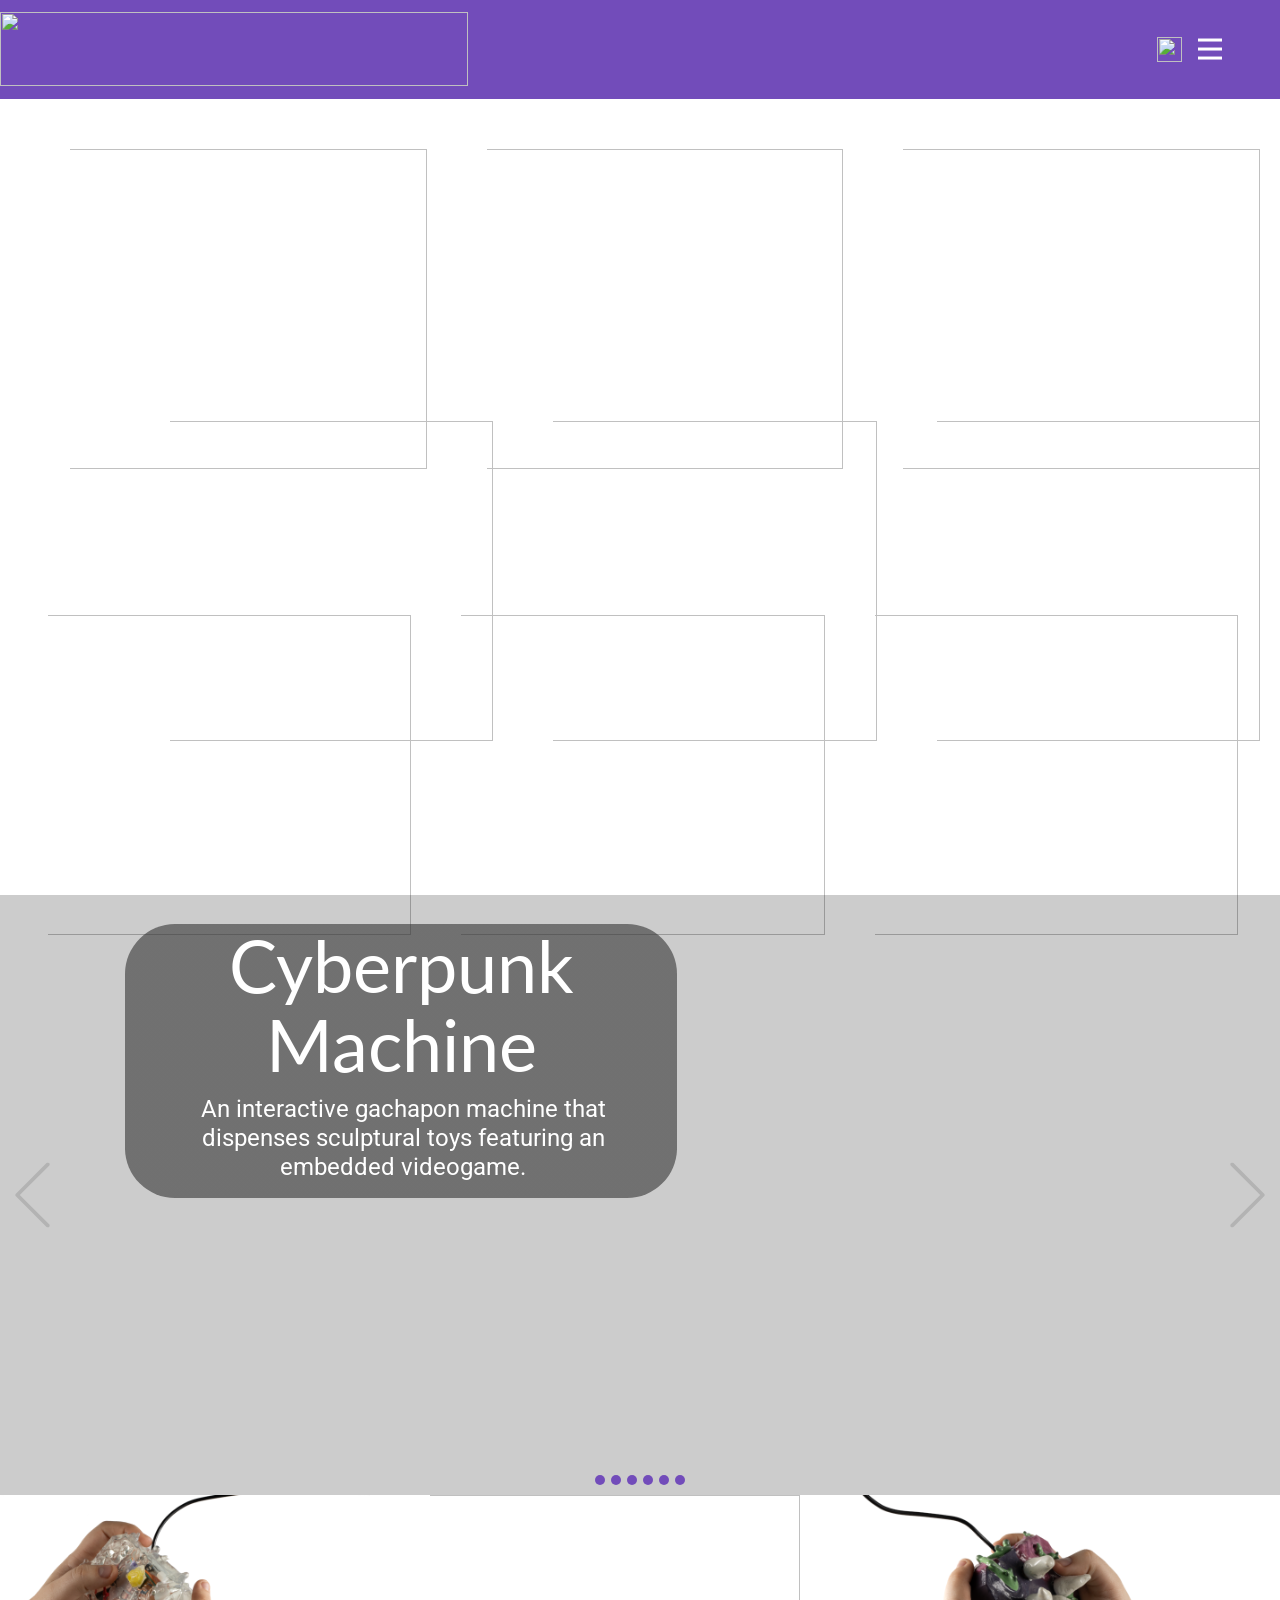
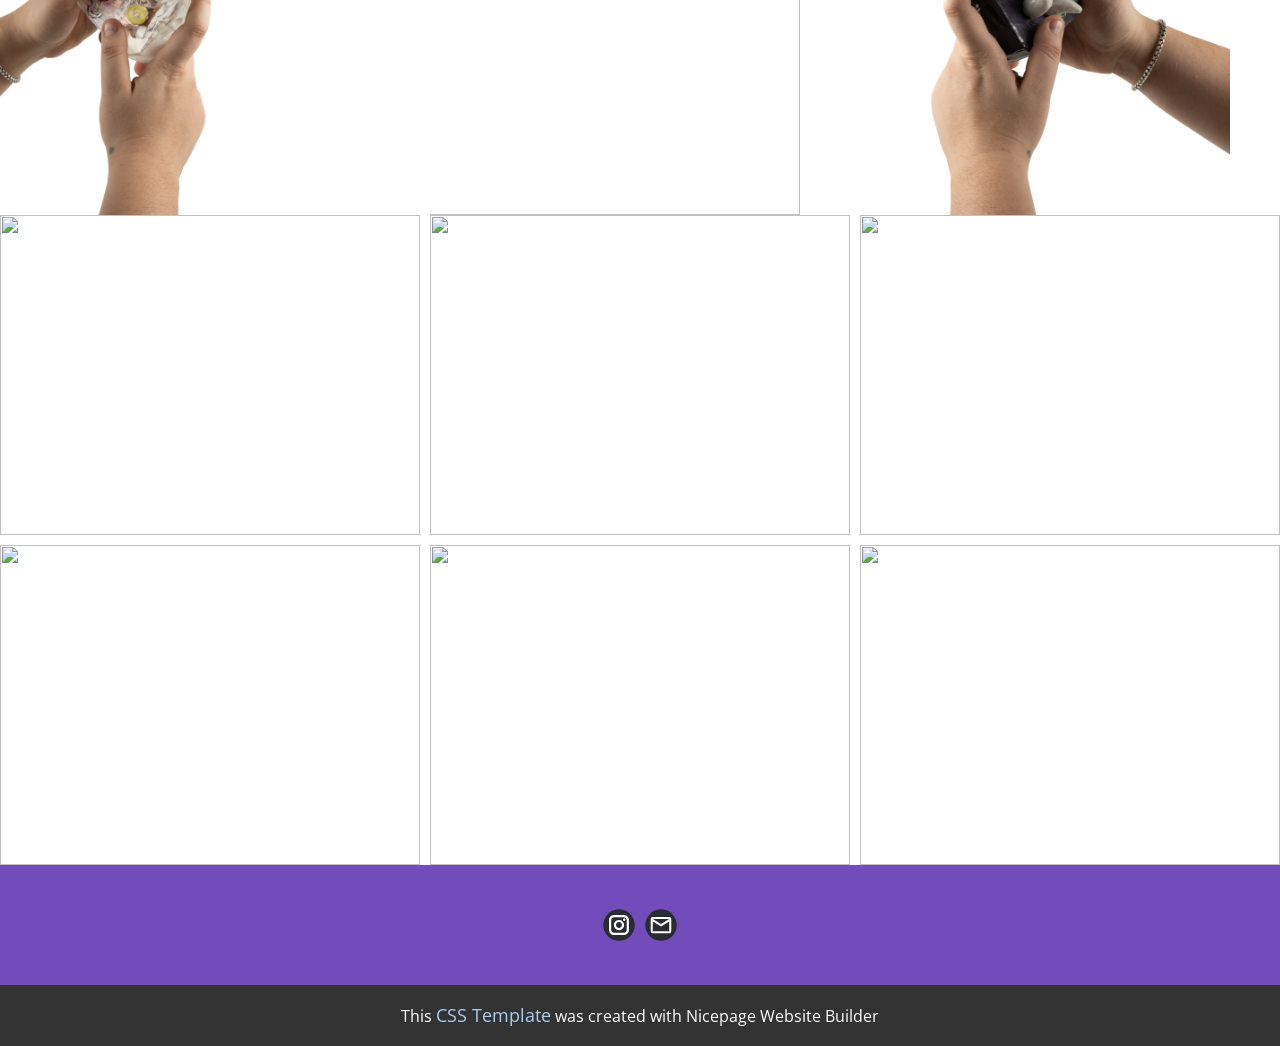
==== commit 583cfe10: "Add files via upload" ====
--- a/index.html
+++ b/index.html
@@ -66,8 +66,58 @@
           <div class="u-grey-75 u-menu-overlay u-opacity u-opacity-70"></div>
         </div>
       </nav><span class="u-align-right u-file-icon u-icon u-icon-rectangle u-icon-1" data-href="./" data-page-id="195886753" title="Home"><img src="images/69524-b90a68f3.png" alt=""></span><img class="u-image u-image-contain u-image-default u-image-1" src="images/AveryChang1-Screenshot1833828.png" alt="" data-image-width="1352" data-image-height="252"></header>
-    <section class="u-align-center u-clearfix u-container-align-center u-valign-middle-xl u-section-1" id="block-4">
-      <div class="u-expanded-width u-gallery u-layout-grid u-lightbox u-no-transition u-show-text-none u-gallery-1">
+    <section class="u-align-center u-clearfix u-section-1" id="block-4">
+      <div class="custom-expanded u-gallery u-layout-grid u-lightbox u-no-transition u-show-text-none u-gallery-1">
+        <div class="u-gallery-inner u-gallery-inner-1">
+          <div class="u-effect-hover-zoom u-gallery-item u-gallery-item-1" data-href="https://lizard-b0y.itch.io/vendingdream" data-target="_blank">
+            <div class="u-back-slide" data-image-width="1407" data-image-height="874">
+              <img class="u-back-image u-expanded u-back-image-1" src="images/Screenshot2025-10-05221621.png">
+            </div>
+            <div class="u-over-slide u-shading u-valign-middle u-over-slide-1"></div>
+          </div>
+          <div class="u-effect-hover-zoom u-gallery-item u-gallery-item-2" data-href="https://lizard-b0y.itch.io/vendingdream" data-target="_blank">
+            <div class="u-back-slide" data-image-width="1411" data-image-height="888">
+              <img class="u-back-image u-expanded u-back-image-2" src="images/Screenshot2025-10-05221605.png">
+            </div>
+            <div class="u-over-slide u-shading u-valign-middle u-over-slide-2"></div>
+          </div>
+          <div class="u-effect-hover-zoom u-gallery-item u-gallery-item-3" data-href="https://lizard-b0y.itch.io/vendingdream" data-target="_blank">
+            <div class="u-back-slide" data-image-width="2559" data-image-height="1599">
+              <img class="u-back-image u-expanded u-back-image-3" src="images/Screenshot2025-10-05221037.png">
+            </div>
+            <div class="u-over-slide u-shading u-valign-middle u-over-slide-3"></div>
+          </div>
+        </div>
+      </div>
+    </section>
+    <section class="u-align-center u-clearfix u-section-2" id="block-5">
+      <div class="u-clearfix u-sheet u-sheet-1">
+        <div class="custom-expanded u-gallery u-layout-grid u-lightbox u-no-transition u-show-text-none u-gallery-1">
+          <div class="u-gallery-inner u-gallery-inner-1">
+            <div class="u-effect-hover-zoom u-gallery-item u-gallery-item-1" data-href="GashaponMachine.html" data-page-id="1732125817" title="GashaponMachine">
+              <div class="u-back-slide" data-image-width="3888" data-image-height="2592">
+                <img class="u-back-image u-expanded u-back-image-1" src="images/IMG_6346.JPG">
+              </div>
+              <div class="u-over-slide u-shading u-valign-middle u-over-slide-1"></div>
+            </div>
+            <div class="u-effect-hover-zoom u-gallery-item u-gallery-item-2" data-href="https://grocerybiome.itch.io/ghoul-kazool" data-target="_blank">
+              <div class="u-back-slide" data-image-width="645" data-image-height="1482">
+                <img class="u-back-image u-expanded u-image-contain u-back-image-2" src="images/Eyeballgif.gif">
+              </div>
+              <div class="u-over-slide u-shading u-valign-middle u-over-slide-2"></div>
+            </div>
+            <div class="u-effect-hover-zoom u-gallery-item u-gallery-item-3" data-href="GashaponMachine.html" data-page-id="1732125817" title="GashaponMachine">
+              <div class="u-back-slide" data-image-width="3888" data-image-height="2592">
+                <img class="u-back-image u-expanded u-back-image-3" src="images/IMG_6334.JPG">
+              </div>
+              <div class="u-over-slide u-shading u-valign-middle u-over-slide-3"></div>
+            </div>
+          </div>
+        </div>
+      </div>
+    </section>
+    <section class="u-align-center u-clearfix u-section-3" id="block-6">
+      <div class="custom-expanded u-gallery u-layout-grid u-lightbox u-no-transition u-show-text-none u-gallery-1">
         <div class="u-gallery-inner u-gallery-inner-1">
           <div class="u-effect-hover-zoom u-gallery-item u-gallery-item-1" data-href="https://grocerybiome.itch.io/ghoul-kazool" data-target="_blank">
             <div class="u-back-slide" data-image-width="1080" data-image-height="720">
@@ -84,56 +134,6 @@
           <div class="u-effect-hover-zoom u-gallery-item u-gallery-item-3" data-href="https://lizard-b0y.itch.io/ghoul-kazool" data-target="_blank">
             <div class="u-back-slide" data-image-width="1080" data-image-height="720">
               <img class="u-back-image u-expanded u-back-image-3" src="images/I_was_there_spacedocumentation_IG-7.jpg">
-            </div>
-            <div class="u-over-slide u-shading u-valign-middle u-over-slide-3"></div>
-          </div>
-        </div>
-      </div>
-    </section>
-    <section class="u-align-center u-clearfix u-container-align-center u-section-2" id="block-5">
-      <div class="u-clearfix u-sheet u-sheet-1">
-        <div class="u-expanded-width u-gallery u-layout-grid u-lightbox u-no-transition u-show-text-none u-gallery-1">
-          <div class="u-gallery-inner u-gallery-inner-1">
-            <div class="u-effect-hover-zoom u-gallery-item u-gallery-item-1" data-href="GashaponMachine.html" data-page-id="1732125817" title="GashaponMachine">
-              <div class="u-back-slide" data-image-width="3888" data-image-height="2592">
-                <img class="u-back-image u-expanded u-back-image-1" src="images/IMG_6346.JPG">
-              </div>
-              <div class="u-over-slide u-shading u-valign-middle u-over-slide-1"></div>
-            </div>
-            <div class="u-effect-hover-zoom u-gallery-item u-gallery-item-2" data-href="https://grocerybiome.itch.io/ghoul-kazool" data-target="_blank">
-              <div class="u-back-slide" data-image-width="645" data-image-height="1482">
-                <img class="u-back-image u-expanded u-image-contain u-back-image-2" src="images/Eyeballgif.gif">
-              </div>
-              <div class="u-over-slide u-shading u-valign-middle u-over-slide-2"></div>
-            </div>
-            <div class="u-effect-hover-zoom u-gallery-item u-gallery-item-3" data-href="GashaponMachine.html" data-page-id="1732125817" title="GashaponMachine">
-              <div class="u-back-slide" data-image-width="3888" data-image-height="2592">
-                <img class="u-back-image u-expanded u-back-image-3" src="images/IMG_6334.JPG">
-              </div>
-              <div class="u-over-slide u-shading u-valign-middle u-over-slide-3"></div>
-            </div>
-          </div>
-        </div>
-      </div>
-    </section>
-    <section class="u-align-center u-clearfix u-container-align-center u-section-3" id="block-6">
-      <div class="u-expanded-width u-gallery u-layout-grid u-lightbox u-no-transition u-show-text-none u-gallery-1">
-        <div class="u-gallery-inner u-gallery-inner-1">
-          <div class="u-effect-hover-zoom u-gallery-item u-gallery-item-1" data-href="https://lizard-b0y.itch.io/vendingdream" data-target="_blank">
-            <div class="u-back-slide" data-image-width="1407" data-image-height="874">
-              <img class="u-back-image u-expanded u-back-image-1" src="images/Screenshot2025-10-05221621.png">
-            </div>
-            <div class="u-over-slide u-shading u-valign-middle u-over-slide-1"></div>
-          </div>
-          <div class="u-effect-hover-zoom u-gallery-item u-gallery-item-2" data-href="https://lizard-b0y.itch.io/vendingdream" data-target="_blank">
-            <div class="u-back-slide" data-image-width="1411" data-image-height="888">
-              <img class="u-back-image u-expanded u-back-image-2" src="images/Screenshot2025-10-05221605.png">
-            </div>
-            <div class="u-over-slide u-shading u-valign-middle u-over-slide-2"></div>
-          </div>
-          <div class="u-effect-hover-zoom u-gallery-item u-gallery-item-3" data-href="https://lizard-b0y.itch.io/vendingdream" data-target="_blank">
-            <div class="u-back-slide" data-image-width="2559" data-image-height="1599">
-              <img class="u-back-image u-expanded u-back-image-3" src="images/Screenshot2025-10-05221037.png">
             </div>
             <div class="u-over-slide u-shading u-valign-middle u-over-slide-3"></div>
           </div>
--- a/index.css
+++ b/index.css
@@ -1,15 +1,16 @@
  .u-section-1 {
-  min-height: 0;
+  min-height: 156px;
 }
 
 .u-section-1 .u-gallery-1 {
   height: 320px;
-  margin: 0 auto;
+  width: 1240px;
+  margin: 50px calc(((100% - 1140px) / 2)  + -100px) -214px auto;
 }
 
 .u-section-1 .u-gallery-inner-1 {
   grid-template-columns: repeat(3, auto);
-  --gap: 0px;
+  --gap: 10px;
 }
 
 .u-section-1 .u-gallery-item-1 {
@@ -52,18 +53,26 @@
 }
 
 @media (max-width: 1199px) {
+   .u-section-1 {
+    min-height: 79px;
+  }
+
   .u-section-1 .u-gallery-1 {
-    height: 264px;
-    margin-right: initial;
-    margin-left: initial;
+    height: 243px;
+    width: 940px;
+    margin-right: calc(((100% - 940px) / 2));
   }
 }
 
 @media (max-width: 991px) {
+   .u-section-1 {
+    min-height: 394px;
+  }
+
   .u-section-1 .u-gallery-1 {
-    height: 607px;
-    margin-right: initial;
-    margin-left: initial;
+    height: 558px;
+    width: 720px;
+    margin-right: calc(((100% - 720px) / 2));
   }
 
   .u-section-1 .u-gallery-inner-1 {
@@ -72,10 +81,14 @@
 }
 
 @media (max-width: 767px) {
+   .u-section-1 {
+    min-height: 1092px;
+  }
+
   .u-section-1 .u-gallery-1 {
-    height: 1366px;
-    margin-right: initial;
-    margin-left: initial;
+    height: 1256px;
+    width: 540px;
+    margin-right: calc(((100% - 540px) / 2));
   }
 
   .u-section-1 .u-gallery-inner-1 {
@@ -84,18 +97,23 @@
 }
 
 @media (max-width: 575px) {
+   .u-section-1 {
+    min-height: 627px;
+  }
+
   .u-section-1 .u-gallery-1 {
-    height: 860px;
-    margin-right: initial;
-    margin-left: initial;
+    height: 791px;
+    width: 340px;
+    margin-right: calc(((100% - 340px) / 2));
   }
 }.u-section-2 .u-sheet-1 {
-  min-height: 0;
+  min-height: 320px;
 }
 
 .u-section-2 .u-gallery-1 {
   height: 320px;
-  margin: 0 auto;
+  width: 1140px;
+  margin: 166px -100px -166px auto;
 }
 
 .u-section-2 .u-gallery-inner-1 {
@@ -143,18 +161,25 @@
 }
 
 @media (max-width: 1199px) {
+  .u-section-2 .u-sheet-1 {
+    min-height: 264px;
+  }
+
   .u-section-2 .u-gallery-1 {
     height: 264px;
-    margin-right: initial;
-    margin-left: initial;
+    width: 940px;
+    margin-right: 0;
   }
 }
 
 @media (max-width: 991px) {
+  .u-section-2 .u-sheet-1 {
+    min-height: 607px;
+  }
+
   .u-section-2 .u-gallery-1 {
     height: 607px;
-    margin-right: initial;
-    margin-left: initial;
+    width: 720px;
   }
 
   .u-section-2 .u-gallery-inner-1 {
@@ -163,10 +188,13 @@
 }
 
 @media (max-width: 767px) {
+  .u-section-2 .u-sheet-1 {
+    min-height: 1366px;
+  }
+
   .u-section-2 .u-gallery-1 {
     height: 1366px;
-    margin-right: initial;
-    margin-left: initial;
+    width: 540px;
   }
 
   .u-section-2 .u-gallery-inner-1 {
@@ -175,23 +203,27 @@
 }
 
 @media (max-width: 575px) {
+  .u-section-2 .u-sheet-1 {
+    min-height: 860px;
+  }
+
   .u-section-2 .u-gallery-1 {
     height: 860px;
-    margin-right: initial;
-    margin-left: initial;
+    width: 340px;
   }
 } .u-section-3 {
-  min-height: 0;
+  min-height: 320px;
 }
 
 .u-section-3 .u-gallery-1 {
   height: 320px;
-  margin: 0 auto;
+  width: 1240px;
+  margin: 40px calc(((100% - 1140px) / 2)  + -78px) -40px auto;
 }
 
 .u-section-3 .u-gallery-inner-1 {
   grid-template-columns: repeat(3, auto);
-  --gap: 10px;
+  --gap: 0px;
 }
 
 .u-section-3 .u-gallery-item-1 {
@@ -234,18 +266,26 @@
 }
 
 @media (max-width: 1199px) {
+   .u-section-3 {
+    min-height: 243px;
+  }
+
   .u-section-3 .u-gallery-1 {
-    height: 264px;
-    margin-right: initial;
-    margin-left: initial;
+    height: 243px;
+    width: 940px;
+    margin-right: calc(((100% - 940px) / 2));
   }
 }
 
 @media (max-width: 991px) {
+   .u-section-3 {
+    min-height: 558px;
+  }
+
   .u-section-3 .u-gallery-1 {
-    height: 607px;
-    margin-right: initial;
-    margin-left: initial;
+    height: 558px;
+    width: 720px;
+    margin-right: calc(((100% - 720px) / 2));
   }
 
   .u-section-3 .u-gallery-inner-1 {
@@ -254,10 +294,14 @@
 }
 
 @media (max-width: 767px) {
+   .u-section-3 {
+    min-height: 1256px;
+  }
+
   .u-section-3 .u-gallery-1 {
-    height: 1366px;
-    margin-right: initial;
-    margin-left: initial;
+    height: 1256px;
+    width: 540px;
+    margin-right: calc(((100% - 540px) / 2));
   }
 
   .u-section-3 .u-gallery-inner-1 {
@@ -266,10 +310,14 @@
 }
 
 @media (max-width: 575px) {
+   .u-section-3 {
+    min-height: 791px;
+  }
+
   .u-section-3 .u-gallery-1 {
-    height: 860px;
-    margin-right: initial;
-    margin-left: initial;
+    height: 791px;
+    width: 340px;
+    margin-right: calc(((100% - 340px) / 2));
   }
 }.u-block-71e6-2 {
   position: absolute;
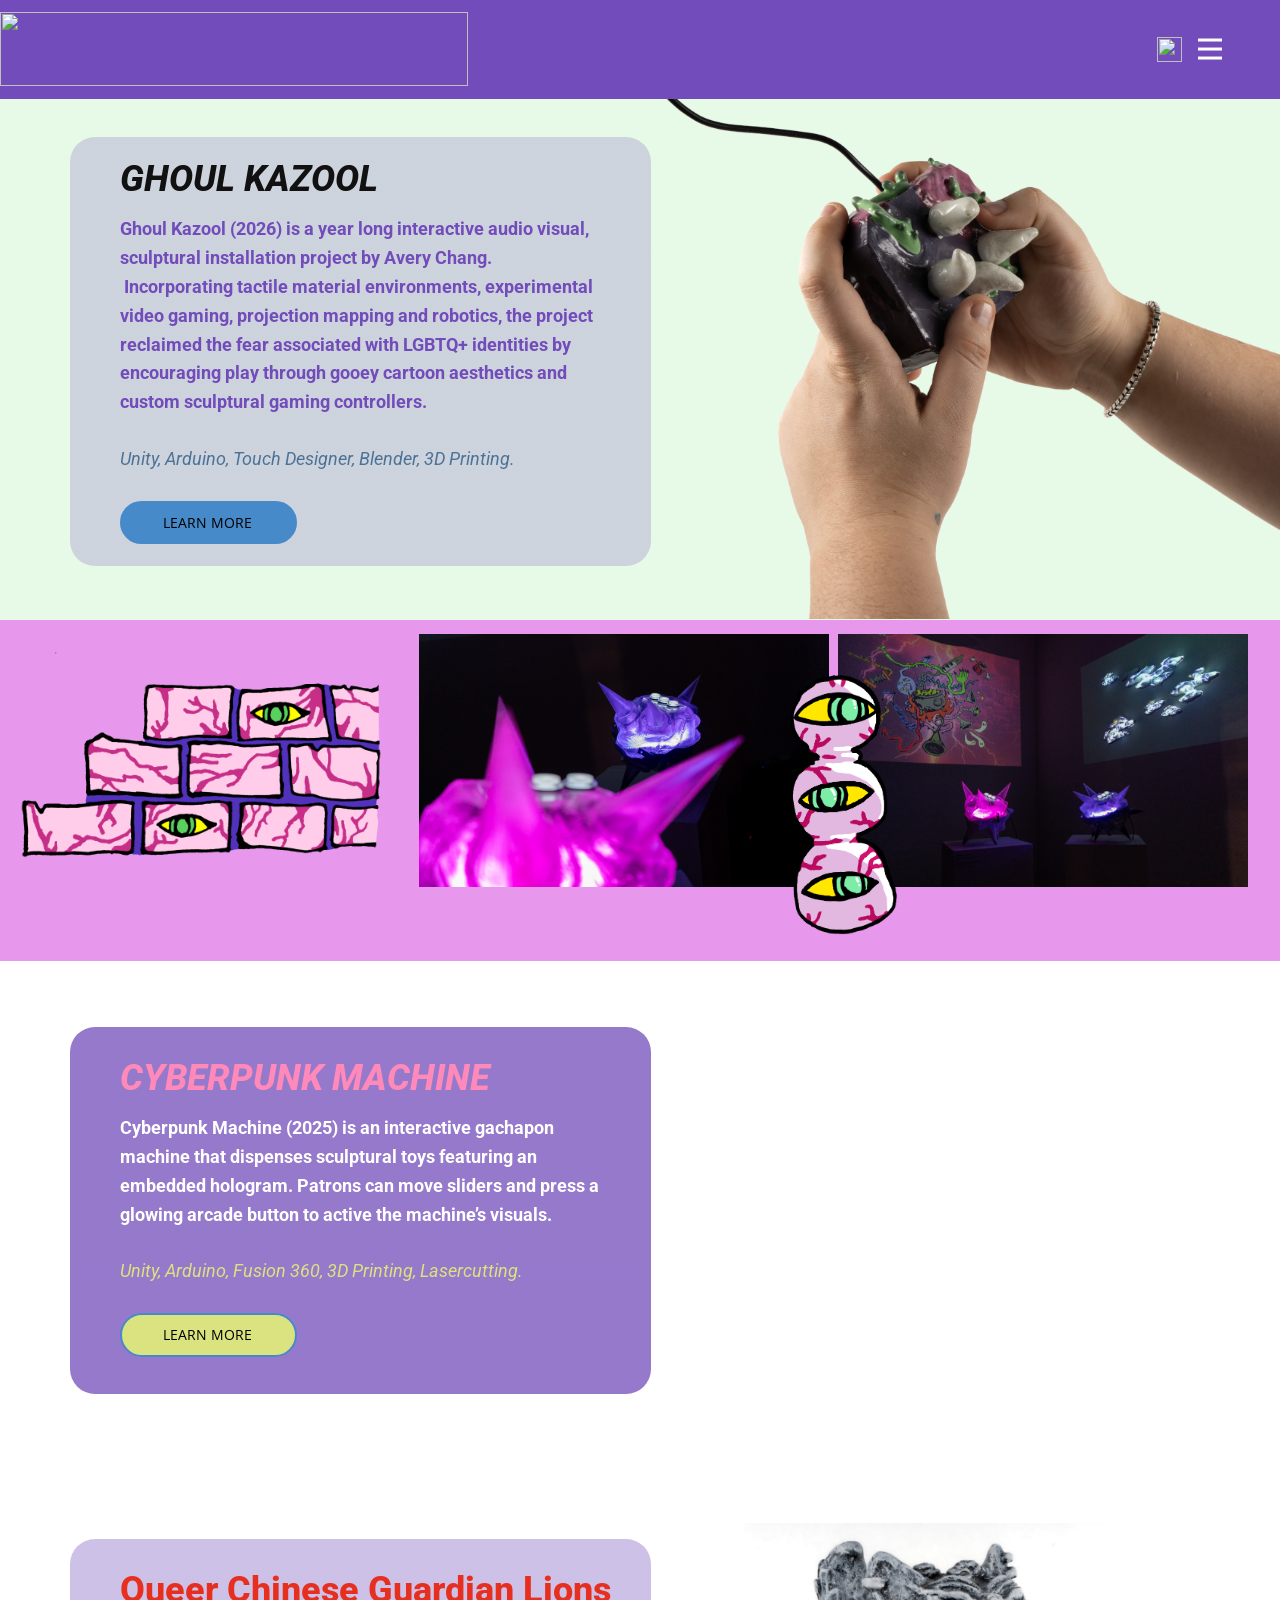
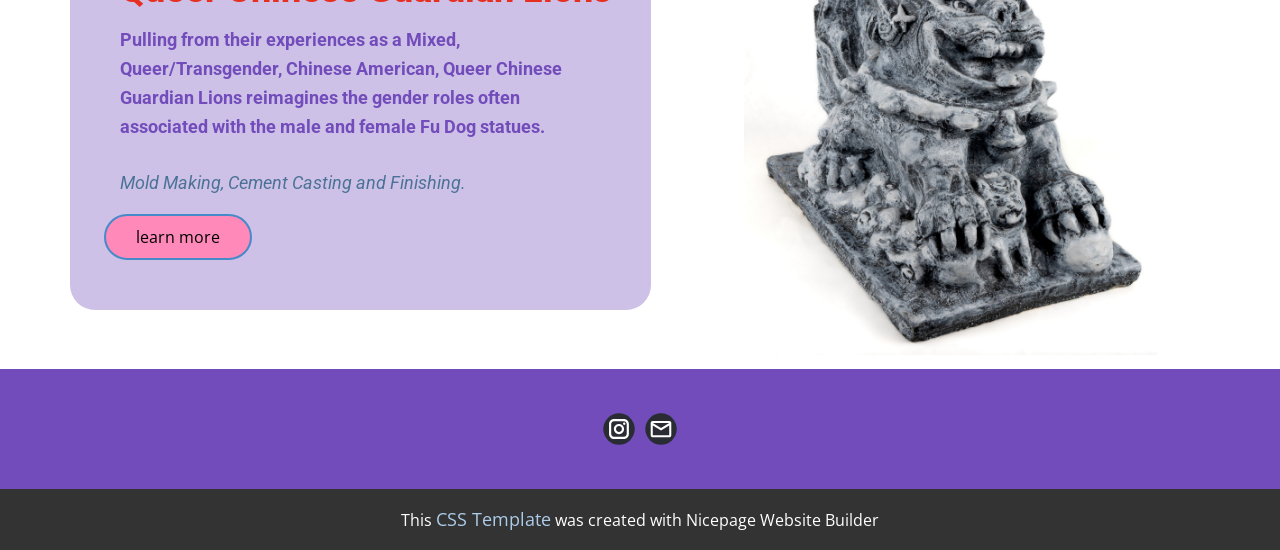
==== commit aed835e4: "Add files via upload" ====
--- a/index.html
+++ b/index.html
@@ -16,9 +16,7 @@
     
     
     
-    
-    
-    <link id="u-page-google-font" rel="stylesheet" href="https://fonts.googleapis.com/css2?display=swap&amp;family=Roboto:ital,wght@0,100;0,200;0,300;0,400;0,500;0,600;0,700;0,800;0,900;1,100;1,200;1,300;1,400;1,500;1,600;1,700;1,800;1,900&amp;family=Open+Sans:ital,wght@0,300;0,400;0,500;0,600;0,700;0,800;1,300;1,400;1,500;1,600;1,700;1,800&amp;family=Lato:ital,wght@0,100;0,300;0,400;0,700;0,900;1,100;1,300;1,400;1,700;1,900">
+    <link id="u-page-google-font" rel="stylesheet" href="https://fonts.googleapis.com/css2?display=swap&amp;family=Roboto:ital,wght@0,100;0,200;0,300;0,400;0,500;0,600;0,700;0,800;0,900;1,100;1,200;1,300;1,400;1,500;1,600;1,700;1,800;1,900&amp;family=Open+Sans:ital,wght@0,300;0,400;0,500;0,600;0,700;0,800;1,300;1,400;1,500;1,600;1,700;1,800">
     <script type="application/ld+json">{
 		"@context": "http://schema.org",
 		"@type": "Organization",
@@ -33,7 +31,7 @@
     <meta property="og:description" content="">
     <meta property="og:type" content="website">
   <meta data-intl-tel-input-cdn-path="intlTelInput/"></head>
-  <body data-home-page="Home.html" data-home-page-title="Home" data-path-to-root="./" data-include-products="false" class="u-body u-clearfix u-xl-mode" data-lang="en"><header class="u-clearfix u-header u-palette-2-base u-sticky-64f5 u-valign-middle-lg u-valign-middle-xs u-header" id="header-1"><style class="u-sticky-style" data-style-id="64f5">.u-sticky-fixed.u-sticky-64f5:before, .u-body.u-sticky-fixed .u-sticky-64f5:before {
+  <body data-home-page="Home.html" data-home-page-title="Home" data-path-to-root="./" data-include-products="false" class="u-body u-clearfix u-xl-mode" data-lang="en"><header class="u-clearfix u-header u-palette-2-base u-sticky u-valign-middle-lg u-valign-middle-xs u-header" id="header-1"><style class="u-sticky-style" data-style-id="64f5">.u-sticky-fixed.u-sticky-64f5:before, .u-body.u-sticky-fixed .u-sticky-64f5:before {
 borders: top right bottom left !important; border-color: #404040 !important; border-width: 2px !important
 } </style><nav class="u-align-right u-menu u-menu-hamburger u-offcanvas u-menu-1" role="navigation" data-responsive-from="XL">
         <div class="menu-collapse" style="font-size: 1rem; letter-spacing: 0px; text-transform: uppercase; font-weight: 500;">
@@ -66,231 +64,67 @@
           <div class="u-grey-75 u-menu-overlay u-opacity u-opacity-70"></div>
         </div>
       </nav><span class="u-align-right u-file-icon u-icon u-icon-rectangle u-icon-1" data-href="./" data-page-id="195886753" title="Home"><img src="images/69524-b90a68f3.png" alt=""></span><img class="u-image u-image-contain u-image-default u-image-1" src="images/AveryChang1-Screenshot1833828.png" alt="" data-image-width="1352" data-image-height="252"></header>
-    <section class="u-align-center u-clearfix u-section-1" id="block-4">
+    <section class="u-clearfix u-color-var u-valign-middle-md u-section-1" id="block-1">
+      <img alt="" class="u-image u-image-round u-radius-25 u-image-1" data-image-width="1000" data-image-height="714" src="images/controller1.png">
+      <div class="u-container-style u-group u-radius-25 u-shading u-shape-round u-group-1">
+        <div class="u-container-layout u-valign-bottom-md u-valign-bottom-sm u-valign-bottom-xs u-container-layout-1">
+          <h3 class="u-text u-text-body-color u-text-1">GHOUL KAZOOL</h3>
+          <p class="u-custom-font u-heading-font u-text u-text-palette-2-base u-text-2"><b>Ghoul Kazool (2026) is a year long interactive audio visual, sculptural installation project by Avery Chang.&nbsp;​&nbsp;Incorporating tactile material environments, experimental video gaming, projection mapping and robotics, the project reclaimed the fear associated with LGBTQ+ identities by encouraging play through gooey cartoon aesthetics and custom sculptural gaming controllers.<br></b>
+          </p>
+          <h6 class="u-text u-text-palette-1-dark-1 u-text-3">Unity, Arduino​, Touch Designer, Blender, 3D Printing.</h6>
+          <a href="https://grocerybiome.itch.io/ghoul-kazool" class="u-active-palette-4-base u-border-2 u-border-active-palette-4-base u-border-hover-palette-3-base u-border-palette-1-base u-btn u-btn-round u-button-style u-hover-palette-3-base u-palette-1-base u-radius-50 u-text-black u-btn-1" target="_blank">learn more</a>
+        </div>
+      </div>
+    </section>
+    <section class="u-clearfix u-color-var u-valign-middle-xl u-section-2" id="block-4">
       <div class="custom-expanded u-gallery u-layout-grid u-lightbox u-no-transition u-show-text-none u-gallery-1">
         <div class="u-gallery-inner u-gallery-inner-1">
-          <div class="u-effect-hover-zoom u-gallery-item u-gallery-item-1" data-href="https://lizard-b0y.itch.io/vendingdream" data-target="_blank">
-            <div class="u-back-slide" data-image-width="1407" data-image-height="874">
-              <img class="u-back-image u-expanded u-back-image-1" src="images/Screenshot2025-10-05221621.png">
+          <div class="u-effect-hover-zoom u-gallery-item u-shape-rectangle" data-animation-name="" data-animation-duration="0" data-animation-delay="0" data-animation-direction="">
+            <div class="u-back-slide">
+              <img class="u-back-image u-expanded u-image-contain" src="images/eyewall2Gif.gif" data-image-width="1920" data-image-height="1256">
             </div>
-            <div class="u-over-slide u-shading u-valign-middle u-over-slide-1"></div>
+            <div class="u-over-slide u-shading u-over-slide-1"></div>
           </div>
-          <div class="u-effect-hover-zoom u-gallery-item u-gallery-item-2" data-href="https://lizard-b0y.itch.io/vendingdream" data-target="_blank">
-            <div class="u-back-slide" data-image-width="1411" data-image-height="888">
-              <img class="u-back-image u-expanded u-back-image-2" src="images/Screenshot2025-10-05221605.png">
+          <div class="u-effect-hover-zoom u-gallery-item u-shape-rectangle" data-animation-name="" data-animation-duration="0" data-animation-delay="0" data-animation-direction="">
+            <div class="u-back-slide">
+              <img class="u-back-image u-expanded" src="images/I_was_there_spacedocumentation_IG-7.jpg" data-image-width="1080" data-image-height="720">
             </div>
-            <div class="u-over-slide u-shading u-valign-middle u-over-slide-2"></div>
+            <div class="u-over-slide u-shading u-over-slide-2"></div>
           </div>
-          <div class="u-effect-hover-zoom u-gallery-item u-gallery-item-3" data-href="https://lizard-b0y.itch.io/vendingdream" data-target="_blank">
-            <div class="u-back-slide" data-image-width="2559" data-image-height="1599">
-              <img class="u-back-image u-expanded u-back-image-3" src="images/Screenshot2025-10-05221037.png">
+          <div class="u-effect-hover-zoom u-gallery-item u-shape-rectangle" data-animation-name="" data-animation-duration="0" data-animation-delay="0" data-animation-direction="">
+            <div class="u-back-slide">
+              <img class="u-back-image u-expanded" src="images/I_was_there_spacedocumentation_IG-6.jpg" data-image-width="1080" data-image-height="720">
             </div>
-            <div class="u-over-slide u-shading u-valign-middle u-over-slide-3"></div>
+            <div class="u-over-slide u-shading u-over-slide-3"></div>
+          </div>
+        </div>
+      </div>
+      <img class="u-image u-image-contain u-image-default u-image-1" src="images/Eyeballgif.gif" alt="" data-image-width="645" data-image-height="1482">
+    </section>
+    <section class="u-clearfix u-image u-valign-middle-md u-valign-top-lg u-section-3" id="block-2" data-image-width="3888" data-image-height="2592">
+      <div class="u-clearfix u-sheet u-sheet-1">
+        <div class="u-container-style u-group u-radius-25 u-shading u-shape-round u-group-1">
+          <div class="u-container-layout u-container-layout-1">
+            <h3 class="u-align-left-md u-align-left-sm u-align-left-xs u-text u-text-color-var u-text-1">CyberPunk Machine </h3>
+            <p class="u-custom-font u-heading-font u-text u-text-2"><b><b>Cyberpunk Machine (2025) is an interactive gachapon machine that dispenses sculptural toys featuring an embedded hologram. Patrons can move sliders and press a glowing arcade button to active the machine’s visuals.</b>
+                <br></b>
+            </p>
+            <h6 class="u-text u-text-palette-3-base u-text-3">Unity, Arduino​, Fusion 360, 3D Printing, Lasercutting.</h6>
+            <a href="GashaponMachine.html" data-page-id="1732125817" class="u-active-palette-4-base u-border-2 u-border-active-palette-4-base u-border-hover-palette-3-base u-border-palette-1-base u-btn u-btn-round u-button-style u-hover-palette-1-base u-palette-3-base u-radius-50 u-text-black u-btn-1" target="_blank" title="GashaponMachine">learn more</a>
           </div>
         </div>
       </div>
     </section>
-    <section class="u-align-center u-clearfix u-section-2" id="block-5">
+    <section class="u-clearfix u-valign-middle-md u-section-4" id="block-3">
       <div class="u-clearfix u-sheet u-sheet-1">
-        <div class="custom-expanded u-gallery u-layout-grid u-lightbox u-no-transition u-show-text-none u-gallery-1">
-          <div class="u-gallery-inner u-gallery-inner-1">
-            <div class="u-effect-hover-zoom u-gallery-item u-gallery-item-1" data-href="GashaponMachine.html" data-page-id="1732125817" title="GashaponMachine">
-              <div class="u-back-slide" data-image-width="3888" data-image-height="2592">
-                <img class="u-back-image u-expanded u-back-image-1" src="images/IMG_6346.JPG">
-              </div>
-              <div class="u-over-slide u-shading u-valign-middle u-over-slide-1"></div>
-            </div>
-            <div class="u-effect-hover-zoom u-gallery-item u-gallery-item-2" data-href="https://grocerybiome.itch.io/ghoul-kazool" data-target="_blank">
-              <div class="u-back-slide" data-image-width="645" data-image-height="1482">
-                <img class="u-back-image u-expanded u-image-contain u-back-image-2" src="images/Eyeballgif.gif">
-              </div>
-              <div class="u-over-slide u-shading u-valign-middle u-over-slide-2"></div>
-            </div>
-            <div class="u-effect-hover-zoom u-gallery-item u-gallery-item-3" data-href="GashaponMachine.html" data-page-id="1732125817" title="GashaponMachine">
-              <div class="u-back-slide" data-image-width="3888" data-image-height="2592">
-                <img class="u-back-image u-expanded u-back-image-3" src="images/IMG_6334.JPG">
-              </div>
-              <div class="u-over-slide u-shading u-valign-middle u-over-slide-3"></div>
-            </div>
-          </div>
-        </div>
-      </div>
-    </section>
-    <section class="u-align-center u-clearfix u-section-3" id="block-6">
-      <div class="custom-expanded u-gallery u-layout-grid u-lightbox u-no-transition u-show-text-none u-gallery-1">
-        <div class="u-gallery-inner u-gallery-inner-1">
-          <div class="u-effect-hover-zoom u-gallery-item u-gallery-item-1" data-href="https://grocerybiome.itch.io/ghoul-kazool" data-target="_blank">
-            <div class="u-back-slide" data-image-width="1080" data-image-height="720">
-              <img class="u-back-image u-expanded u-back-image-1" src="images/I_was_there_spacedocumentation_IG-6.jpg">
-            </div>
-            <div class="u-over-slide u-shading u-valign-middle u-over-slide-1"></div>
-          </div>
-          <div class="u-effect-hover-zoom u-gallery-item u-gallery-item-2" data-href="https://lizard-b0y.itch.io/rats-rats-rats" data-target="_blank">
-            <div class="u-back-slide" data-image-width="1759" data-image-height="1105">
-              <img class="u-back-image u-expanded u-back-image-2" src="images/Screenshot2025-07-06191925.png">
-            </div>
-            <div class="u-over-slide u-shading u-valign-middle u-over-slide-2"></div>
-          </div>
-          <div class="u-effect-hover-zoom u-gallery-item u-gallery-item-3" data-href="https://lizard-b0y.itch.io/ghoul-kazool" data-target="_blank">
-            <div class="u-back-slide" data-image-width="1080" data-image-height="720">
-              <img class="u-back-image u-expanded u-back-image-3" src="images/I_was_there_spacedocumentation_IG-7.jpg">
-            </div>
-            <div class="u-over-slide u-shading u-valign-middle u-over-slide-3"></div>
-          </div>
-        </div>
-      </div>
-    </section>
-    <section class="u-carousel u-slide u-block-71e6-1" id="carousel-0559" data-interval="5000" data-u-ride="carousel">
-      <ol class="u-absolute-hcenter u-carousel-indicators u-block-71e6-2">
-        <li data-u-target="#carousel-0559" class="u-active u-palette-2-base u-shape-circle" style="width: 10px; height: 10px; background-image: none;" data-u-slide-to="0"></li>
-        <li data-u-target="#carousel-0559" class="u-palette-2-base u-shape-circle" style="width: 10px; height: 10px; background-image: none;" data-u-slide-to="1"></li>
-        <li data-u-target="#carousel-0559" class="u-palette-2-base u-shape-circle" style="width: 10px; height: 10px; background-image: none;" data-u-slide-to="2"></li>
-        <li data-u-target="#carousel-0559" class="u-palette-2-base u-shape-circle" style="width: 10px; height: 10px; background-image: none;" data-u-slide-to="3"></li>
-        <li data-u-target="#carousel-0559" class="u-palette-2-base u-shape-circle" style="width: 10px; height: 10px; background-image: none;" data-u-slide-to="4"></li>
-        <li data-u-target="#carousel-0559" class="u-palette-2-base u-shape-circle" style="width: 10px; height: 10px; background-image: none;" data-u-slide-to="5"></li>
-      </ol>
-      <div class="u-carousel-inner" role="listbox">
-        <div class="u-active u-align-center u-carousel-item u-clearfix u-image u-shading u-section-4-1" data-image-width="3888" data-image-height="2592" data-href="GashaponMachine.html" data-page-id="1732125817" title="GachaponMachine">
-          <div class="u-clearfix u-sheet u-sheet-1">
-            <div class="custom-expanded u-align-center u-container-align-center u-container-style u-group u-radius u-shading u-shape-round u-group-1">
-              <div class="u-container-layout u-container-layout-1">
-                <h1 class="u-align-center u-custom-font u-font-lato u-text u-text-default-lg u-text-default-md u-text-default-xl u-title u-text-1">Cyberpunk Machine </h1>
-                <h4 class="u-align-center u-text u-text-2"> An interactive gachapon machine that dispenses sculptural toys featuring an embedded videogame​.</h4>
-              </div>
-            </div>
-          </div>
-        </div>
-        <div class="u-align-center u-carousel-item u-clearfix u-image u-shading u-section-4-2" data-image-width="1667" data-image-height="1249" data-href="AR-boyfriends.html" data-page-id="372507160" title="ARboyfriends">
-          <div class="u-clearfix u-sheet u-sheet-1">
-            <div class="u-align-center u-container-align-center u-container-style u-expanded-width-xs u-group u-radius u-shading u-shape-round u-group-1">
-              <div class="u-container-layout u-valign-middle u-container-layout-1">
-                <h1 class="u-align-center u-custom-font u-font-lato u-text u-text-default u-title u-text-1">AR - Boyfriends</h1>
-                <h4 class="u-align-center u-text u-text-2">Augmented reality experience uncovering the narratives of creatures, known as boyfriends, that live in the walls. </h4>
-              </div>
-            </div>
-          </div>
-        </div>
-        <div class="u-align-center u-carousel-item u-clearfix u-image u-shading u-section-4-3" data-image-width="1080" data-image-height="720" data-href="https://lizard-b0y.itch.io/ghoul-kazool" data-target="_blank">
-          <div class="u-clearfix u-sheet u-sheet-1">
-            <div class="u-align-center u-container-align-center u-container-style u-expanded-width-xs u-group u-radius u-shading u-shape-round u-group-1">
-              <div class="u-container-layout u-container-layout-1">
-                <h1 class="u-align-center u-custom-font u-font-lato u-text u-text-default u-title u-text-1">Ghoul Kazool<br>
-                </h1>
-                <h4 class="u-align-center u-text u-text-2"> an interactive toy - featuring a hoard of creatures and instruments!<br>
-                </h4>
-              </div>
-            </div>
-          </div>
-        </div>
-        <div class="u-align-center u-carousel-item u-clearfix u-image u-shading u-section-4-4" data-href="https://lizard-b0y.itch.io/vendingdream" data-target="_blank" data-image-width="1411" data-image-height="888">
-          <div class="u-clearfix u-sheet u-sheet-1">
-            <div class="u-align-center u-container-align-center u-container-style u-group u-preserve-proportions u-radius u-shading u-shape-round u-group-1">
-              <div class="u-container-layout u-container-layout-1">
-                <h1 class="u-align-center u-custom-font u-font-lato u-text u-text-default u-title u-text-1">Vending Machine Dreamscape </h1>
-                <h4 class="u-align-center u-text u-text-2">A non-linear exploration of ​liminal spaces and the surreal nature of grocery stores.&nbsp;</h4>
-              </div>
-            </div>
-          </div>
-        </div>
-        <div class="u-align-center u-carousel-item u-clearfix u-image u-shading u-section-4-5" data-image-width="1759" data-image-height="1105" data-href="https://lizard-b0y.itch.io/rats-rats-rats" data-target="_blank">
-          <div class="u-clearfix u-sheet u-sheet-1">
-            <div class="custom-expanded u-align-center u-container-align-center u-container-align-center-xl u-container-style u-group u-radius u-shading u-shape-round u-group-1">
-              <div class="u-container-layout u-valign-top-lg u-container-layout-1">
-                <h1 class="u-align-center u-custom-font u-font-lato u-text u-title u-text-1">Rats Rats Rats</h1>
-                <h4 class="u-align-center u-text u-text-2"> The year is 3025.<br>You are a Rat.<br>Everyone is a Rat.<br>
-                  <br>The Giant Rat overlords hold a race up trash mountain to determine the new RAT KING. Will you rise to the occasion?
-                </h4>
-              </div>
-            </div>
-          </div>
-        </div>
-        <div class="u-align-center u-carousel-item u-clearfix u-section-4-6" data-href="AR-boyfriends.html" data-page-id="372507160">
-          <div class="u-clearfix u-sheet u-sheet-1">
-            <img class="custom-expanded u-image u-image-1" src="images/ChineseLion2.jpg" data-image-width="2500" data-image-height="2615" data-href="AR-boyfriends.html" data-page-id="372507160">
-            <div class="custom-expanded u-align-center u-container-align-center u-container-style u-group u-radius u-shading u-shape-round u-group-1" data-href="QueerChineseGuardianLion.html" data-page-id="950918876" title="QueerChineseGuardianLion">
-              <div class="u-container-layout u-valign-middle u-container-layout-1">
-                <h1 class="u-align-center u-custom-font u-font-lato u-text u-text-default u-title u-text-1">Queer Chinese Guardian Lions</h1>
-                <h4 class="u-align-center u-text u-text-2"> Pulling from my experiences as a Mixed, Queer/Transgender, Chinese American, Queer Chinese Guardian Lions reimagines the gender roles often associated with the male and female Fu Dog statues.</h4>
-              </div>
-            </div>
-          </div>
-        </div>
-      </div>
-      <a class="u-absolute-vcenter u-carousel-control u-carousel-control-prev u-text-grey-30 u-block-71e6-3" href="#carousel-0559" role="button" data-u-slide="prev"><span aria-hidden="true">
-          <svg viewBox="0 0 477.175 477.175"><path d="M145.188,238.575l215.5-215.5c5.3-5.3,5.3-13.8,0-19.1s-13.8-5.3-19.1,0l-225.1,225.1c-5.3,5.3-5.3,13.8,0,19.1l225.1,225
-		c2.6,2.6,6.1,4,9.5,4s6.9-1.3,9.5-4c5.3-5.3,5.3-13.8,0-19.1L145.188,238.575z"></path></svg></span><span class="sr-only">
-          <svg viewBox="0 0 477.175 477.175"><path d="M145.188,238.575l215.5-215.5c5.3-5.3,5.3-13.8,0-19.1s-13.8-5.3-19.1,0l-225.1,225.1c-5.3,5.3-5.3,13.8,0,19.1l225.1,225
-		c2.6,2.6,6.1,4,9.5,4s6.9-1.3,9.5-4c5.3-5.3,5.3-13.8,0-19.1L145.188,238.575z"></path></svg></span>
-      </a>
-      <a class="u-absolute-vcenter u-carousel-control u-carousel-control-next u-text-grey-30 u-block-71e6-4" href="#carousel-0559" role="button" data-u-slide="next"><span aria-hidden="true">
-          <svg viewBox="0 0 477.175 477.175"><path d="M360.731,229.075l-225.1-225.1c-5.3-5.3-13.8-5.3-19.1,0s-5.3,13.8,0,19.1l215.5,215.5l-215.5,215.5
-		c-5.3,5.3-5.3,13.8,0,19.1c2.6,2.6,6.1,4,9.5,4c3.4,0,6.9-1.3,9.5-4l225.1-225.1C365.931,242.875,365.931,234.275,360.731,229.075z"></path></svg></span><span class="sr-only">
-          <svg viewBox="0 0 477.175 477.175"><path d="M360.731,229.075l-225.1-225.1c-5.3-5.3-13.8-5.3-19.1,0s-5.3,13.8,0,19.1l215.5,215.5l-215.5,215.5
-		c-5.3,5.3-5.3,13.8,0,19.1c2.6,2.6,6.1,4,9.5,4c3.4,0,6.9-1.3,9.5-4l225.1-225.1C365.931,242.875,365.931,234.275,360.731,229.075z"></path></svg></span>
-      </a>
-    </section>
-    <section class="u-align-center u-clearfix u-container-align-center u-section-5" id="block-2">
-      <div class="u-expanded-width u-gallery u-layout-grid u-lightbox u-no-transition u-show-text-none u-gallery-1">
-        <div class="u-gallery-inner u-gallery-inner-1">
-          <div class="u-effect-hover-liftUp u-gallery-item u-gallery-item-1" data-href="https://grocerybiome.itch.io/ghoul-kazool" data-target="_blank">
-            <div class="u-back-slide" data-image-width="1000" data-image-height="714">
-              <img class="u-back-image u-expanded u-back-image-1" src="images/controller2.png">
-            </div>
-            <div class="u-over-slide u-shading u-valign-middle-xl u-over-slide-1"></div>
-          </div>
-          <div class="u-effect-hover-liftUp u-gallery-item u-gallery-item-2" data-href="https://lizard-b0y.itch.io/rats-rats-rats" data-target="_blank">
-            <div class="u-back-slide" data-image-width="2157" data-image-height="1123">
-              <img class="u-back-image u-expanded u-back-image-2" src="images/Screenshot2025-07-05234400.png">
-            </div>
-            <div class="u-over-slide u-shading u-valign-middle-xl u-over-slide-2"></div>
-          </div>
-          <div class="u-effect-hover-liftUp u-gallery-item u-gallery-item-3" data-href="https://grocerybiome.itch.io/ghoul-kazool" data-target="_blank">
-            <div class="u-back-slide" data-image-width="1000" data-image-height="714">
-              <img class="u-back-image u-expanded u-back-image-3" src="images/controller1.png">
-            </div>
-            <div class="u-over-slide u-shading u-valign-middle-xl u-over-slide-3"></div>
-          </div>
-        </div>
-      </div>
-    </section>
-    <section class="u-align-center u-clearfix u-container-align-center u-valign-middle-lg u-valign-middle-md u-valign-middle-xl u-section-6" id="block-3">
-      <div class="u-expanded-width u-gallery u-layout-grid u-lightbox u-no-transition u-show-text-none u-gallery-1">
-        <div class="u-gallery-inner u-gallery-inner-1">
-          <div class="u-effect-hover-liftUp u-gallery-item" data-href="https://grocerybiome.itch.io/ghoul-kazool" data-target="_blank">
-            <div class="u-back-slide" data-image-width="1280" data-image-height="720">
-              <img class="u-back-image u-expanded" src="images/Transcendence_GhoulKazool1-frame.png">
-            </div>
-            <div class="u-over-slide u-shading u-valign-middle-xl u-over-slide-1"></div>
-          </div>
-          <div class="u-effect-hover-liftUp u-gallery-item" data-href="https://grocerybiome.itch.io/ghoul-kazool" data-target="_blank">
-            <div class="u-back-slide" data-image-width="1257" data-image-height="1671">
-              <img class="u-back-image u-expanded u-image-contain" src="images/TENTACLE.gif">
-            </div>
-            <div class="u-over-slide u-shading u-valign-middle-xl u-over-slide-2"></div>
-          </div>
-          <div class="u-effect-hover-liftUp u-gallery-item" data-href="https://grocerybiome.itch.io/ghoul-kazool" data-target="_blank">
-            <div class="u-back-slide" data-image-width="1570" data-image-height="872">
-              <img class="u-back-image u-expanded" src="images/ScreenRecording2026-03-13191345-frame21.png">
-            </div>
-            <div class="u-over-slide u-shading u-valign-middle-xl u-over-slide-3"></div>
-          </div>
-          <div class="u-effect-hover-liftUp u-gallery-item" data-href="https://grocerybiome.itch.io/ghoul-kazool" data-target="_blank">
-            <div class="u-back-slide" data-image-width="1920" data-image-height="1256">
-              <img class="u-back-image u-expanded u-image-contain" src="images/eyewall2Gif.gif">
-            </div>
-            <div class="u-over-slide u-shading u-valign-middle-xl u-over-slide-4"></div>
-          </div>
-          <div class="u-effect-hover-liftUp u-gallery-item" data-href="https://grocerybiome.itch.io/ghoul-kazool" data-target="_blank">
-            <div class="u-back-slide" data-image-width="1280" data-image-height="720">
-              <img class="u-back-image u-expanded" src="images/ezgif-frame-011.jpg">
-            </div>
-            <div class="u-over-slide u-shading u-valign-middle-xl u-over-slide-5"></div>
-          </div>
-          <div class="u-effect-hover-liftUp u-gallery-item" data-href="https://grocerybiome.itch.io/ghoul-kazool" data-target="_blank">
-            <div class="u-back-slide" data-image-width="1920" data-image-height="1256">
-              <img class="u-back-image u-expanded u-image-contain" src="images/EyeWallGif.gif">
-            </div>
-            <div class="u-over-slide u-shading u-valign-middle-xl u-over-slide-6"></div>
+        <img alt="" class="custom-expanded u-image u-image-contain u-image-round u-radius-25 u-image-1" data-image-width="2500" data-image-height="2615" src="images/ChineseLion2.jpg">
+        <div class="u-container-style u-group u-radius-25 u-shading u-shape-round u-group-1">
+          <div class="u-container-layout u-valign-bottom-md u-valign-bottom-sm u-valign-bottom-xs u-container-layout-1">
+            <h3 class="u-text u-text-color-var u-text-1"> Queer Chinese Guardian Lions </h3>
+            <p class="u-custom-font u-heading-font u-text u-text-palette-2-base u-text-2"><b>Pulling from their experiences as a Mixed, Queer/Transgender, Chinese American,&nbsp;Queer Chinese Guardian Lions&nbsp;reimagines the gender roles often associated with the male and female Fu Dog statues.<br></b>
+            </p>
+            <h6 class="u-text u-text-palette-1-dark-1 u-text-3">Mold Making, Cement Casting and Finishing.</h6>
+            <a href="QueerChineseGuardianLion.html" data-page-id="950918876" class="u-active-palette-4-base u-border-2 u-border-active-palette-4-base u-border-hover-palette-3-base u-border-palette-1-base u-btn u-btn-round u-button-style u-color-var u-hover-color-var u-radius-50 u-text-black u-btn-1" title="QueerChineseGuardianLion">learn more</a>
           </div>
         </div>
       </div>
--- a/nicepage.css
+++ b/nicepage.css
@@ -46806,19 +46806,19 @@
 }
 @media (max-width: 991px) {
   .u-header .u-menu-1 {
-    margin-top: 24px;
-    margin-right: calc(((100% - 720px) / 2)  + -21px);
+    margin-top: 59px;
+    margin-right: calc(((100% - 720px) / 2)  + -24px);
   }
 
   .u-header .u-icon-1 {
     margin-top: -32px;
-    margin-right: calc(((100% - 720px) / 2)  + 33px);
+    margin-right: calc(((100% - 720px) / 2)  + 31px);
   }
 
   .u-header .u-image-1 {
-    margin-top: -52px;
-    margin-bottom: 22px;
-    margin-left: calc(((100% - 720px) / 2) + -37px);
+    margin-top: -59px;
+    margin-bottom: 31px;
+    margin-left: 0;
   }
 }
 @media (max-width: 767px) {
@@ -46834,7 +46834,6 @@
   .u-header .u-image-1 {
     margin-top: 20px;
     margin-bottom: 10px;
-    margin-left: calc(((100% - 540px) / 2) + -37px);
   }
 }
 @media (max-width: 575px) {
--- a/index.css
+++ b/index.css
@@ -1,132 +1,167 @@
  .u-section-1 {
-  min-height: 156px;
-}
-
-.u-section-1 .u-gallery-1 {
-  height: 320px;
-  width: 1240px;
-  margin: 50px calc(((100% - 1140px) / 2)  + -100px) -214px auto;
-}
-
-.u-section-1 .u-gallery-inner-1 {
-  grid-template-columns: repeat(3, auto);
-  --gap: 10px;
-}
-
-.u-section-1 .u-gallery-item-1 {
-  --effect-scale: 1.5;
-}
-
-.u-section-1 .u-back-image-1 {
-  left: -50px;
-}
-
-.u-section-1 .u-over-slide-1 {
-  background-image: linear-gradient(0deg, rgba(0,0,0,0.2), rgba(0,0,0,0.2));
-  padding: 20px;
-}
-
-.u-section-1 .u-gallery-item-2 {
-  --effect-scale: 1.5;
-}
-
-.u-section-1 .u-back-image-2 {
-  left: -50px;
-}
-
-.u-section-1 .u-over-slide-2 {
-  background-image: linear-gradient(0deg, rgba(0,0,0,0.2), rgba(0,0,0,0.2));
-  padding: 20px;
-}
-
-.u-section-1 .u-gallery-item-3 {
-  --effect-scale: 1.5;
-}
-
-.u-section-1 .u-back-image-3 {
-  left: -50px;
-}
-
-.u-section-1 .u-over-slide-3 {
-  background-image: linear-gradient(0deg, rgba(0,0,0,0.2), rgba(0,0,0,0.2));
-  padding: 20px;
+  background-image: none;
+  --color-var: #aeeab14d;
+  min-height: 520px;
+}
+
+.u-section-1 .u-image-1 {
+  width: 714px;
+  height: 520px;
+  margin: 0 0 0 auto;
+}
+
+.u-section-1 .u-group-1 {
+  width: 581px;
+  min-height: 428px;
+  background-image: linear-gradient(to bottom, rgba(114, 76, 186, 0.22), rgba(114, 76, 186, 0.22));
+  height: auto;
+  margin: -482px auto 54px calc(((100% - 1140px) / 2));
+}
+
+.u-section-1 .u-container-layout-1 {
+  padding: 20px 50px 22px;
+}
+
+.u-section-1 .u-text-1 {
+  text-transform: uppercase;
+  font-weight: 800;
+  font-style: italic;
+  margin: 1px 0 0;
+}
+
+.u-section-1 .u-text-2 {
+  margin: 14px 0 0;
+}
+
+.u-section-1 .u-text-3 {
+  font-style: italic;
+  margin: 31px 0 0;
+}
+
+.u-section-1 .u-btn-1 {
+  background-image: none;
+  border-style: solid;
+  text-transform: uppercase;
+  font-size: 0.875rem;
+  margin: 31px auto 0 0;
+  padding: 10px 43px 10px 41px;
 }
 
 @media (max-width: 1199px) {
    .u-section-1 {
-    min-height: 79px;
-  }
-
-  .u-section-1 .u-gallery-1 {
-    height: 243px;
-    width: 940px;
-    margin-right: calc(((100% - 940px) / 2));
+    min-height: 522px;
+  }
+
+  .u-section-1 .u-image-1 {
+    margin-top: 1px;
+  }
+
+  .u-section-1 .u-group-1 {
+    width: 518px;
+    min-height: 465px;
+    background-position: 50% 50%;
+    background-repeat: no-repeat;
+    background-size: cover;
+    margin-top: -508px;
+    margin-bottom: 44px;
+    margin-left: calc(((100% - 940px) / 2));
+    height: auto;
+  }
+
+  .u-section-1 .u-container-layout-1 {
+    padding: 16px 40px 19px;
+  }
+
+  .u-section-1 .u-text-1 {
+    width: auto;
+  }
+
+  .u-section-1 .u-text-2 {
+    width: auto;
+    margin-top: 9px;
+  }
+
+  .u-section-1 .u-btn-1 {
+    margin-top: 50px;
   }
 }
 
 @media (max-width: 991px) {
    .u-section-1 {
-    min-height: 394px;
-  }
-
-  .u-section-1 .u-gallery-1 {
-    height: 558px;
-    width: 720px;
-    margin-right: calc(((100% - 720px) / 2));
-  }
-
-  .u-section-1 .u-gallery-inner-1 {
-    grid-template-columns: repeat(2, auto);
+    min-height: 472px;
+  }
+
+  .u-section-1 .u-image-1 {
+    width: 539px;
+    height: 465px;
+  }
+
+  .u-section-1 .u-group-1 {
+    min-height: 462px;
+    margin-top: -455px;
+    margin-bottom: 0;
+    margin-left: calc(((100% - 720px) / 2)  + -38px);
+  }
+
+  .u-section-1 .u-container-layout-1 {
+    padding-left: 30px;
+    padding-right: 30px;
   }
 }
 
 @media (max-width: 767px) {
    .u-section-1 {
-    min-height: 1092px;
-  }
-
-  .u-section-1 .u-gallery-1 {
-    height: 1256px;
-    width: 540px;
+    min-height: 395px;
+  }
+
+  .u-section-1 .u-image-1 {
+    width: 479px;
+    height: 425px;
     margin-right: calc(((100% - 540px) / 2));
   }
 
-  .u-section-1 .u-gallery-inner-1 {
-    grid-template-columns: repeat(1, auto);
+  .u-section-1 .u-group-1 {
+    width: 479px;
+    margin-top: -381px;
+    margin-bottom: 44px;
+    margin-left: calc(((100% - 540px) / 2));
+    min-height: 465px;
   }
 }
 
 @media (max-width: 575px) {
    .u-section-1 {
-    min-height: 627px;
-  }
-
-  .u-section-1 .u-gallery-1 {
-    height: 791px;
-    width: 340px;
-    margin-right: calc(((100% - 340px) / 2));
-  }
-}.u-section-2 .u-sheet-1 {
-  min-height: 320px;
+    min-height: 622px;
+  }
+
+  .u-section-1 .u-image-1 {
+    width: 310px;
+    height: 294px;
+    margin-top: 360px;
+    margin-right: 0;
+  }
+
+  .u-section-1 .u-group-1 {
+    width: 310px;
+    min-height: 517px;
+    margin-top: -634px;
+    margin-bottom: 60px;
+    margin-left: calc(((100% - 340px) / 2)  + -24px);
+  }
+} .u-section-2 {
+  --color-var: #e798ec;
+  min-height: 340px;
 }
 
 .u-section-2 .u-gallery-1 {
-  height: 320px;
-  width: 1140px;
-  margin: 166px -100px -166px auto;
+  height: 253px;
+  width: calc(((100% - 1140px) / 2)  + 1178px);
+  margin: 14px auto 0 0;
 }
 
 .u-section-2 .u-gallery-inner-1 {
+  --gap: 9px;
   grid-template-columns: repeat(3, auto);
-  --gap: 10px;
-}
-
-.u-section-2 .u-gallery-item-1 {
-  --effect-scale: 1.5;
-}
-
-.u-section-2 .u-back-image-1 {
-  left: -50px;
 }
 
 .u-section-2 .u-over-slide-1 {
@@ -134,954 +169,455 @@
   padding: 20px;
 }
 
-.u-section-2 .u-gallery-item-2 {
-  --effect-scale: 1.5;
-}
-
-.u-section-2 .u-back-image-2 {
-  left: -50px;
-}
-
 .u-section-2 .u-over-slide-2 {
   background-image: linear-gradient(0deg, rgba(0,0,0,0.2), rgba(0,0,0,0.2));
   padding: 20px;
 }
 
-.u-section-2 .u-gallery-item-3 {
-  --effect-scale: 1.5;
-}
-
-.u-section-2 .u-back-image-3 {
-  left: -50px;
-}
-
 .u-section-2 .u-over-slide-3 {
   background-image: linear-gradient(0deg, rgba(0,0,0,0.2), rgba(0,0,0,0.2));
   padding: 20px;
 }
 
+.u-section-2 .u-image-1 {
+  width: 122px;
+  height: 281px;
+  margin: -221px calc(((100% - 1140px) / 2)  + 307px) 14px auto;
+}
+
 @media (max-width: 1199px) {
-  .u-section-2 .u-sheet-1 {
-    min-height: 264px;
+   .u-section-2 {
+    min-height: 341px;
   }
 
   .u-section-2 .u-gallery-1 {
-    height: 264px;
-    width: 940px;
-    margin-right: 0;
+    height: 202px;
+    width: calc(((100% - 940px) / 2)  + 969px);
+  }
+
+  .u-section-2 .u-image-1 {
+    margin-top: -177px;
+    margin-right: calc(((100% - 940px) / 2)  + 262px);
+    margin-bottom: 21px;
   }
 }
 
 @media (max-width: 991px) {
-  .u-section-2 .u-sheet-1 {
-    min-height: 607px;
+   .u-section-2 {
+    min-height: 276px;
   }
 
   .u-section-2 .u-gallery-1 {
-    height: 607px;
-    width: 720px;
+    height: 154px;
+    width: 770px;
+    margin-top: 43px;
+    margin-left: auto;
+  }
+
+  .u-section-2 .u-image-1 {
+    width: 88px;
+    height: 202px;
+    margin-top: -138px;
+    margin-right: calc(((100% - 720px) / 2)  + 186px);
+    margin-bottom: 15px;
+  }
+}
+
+@media (max-width: 767px) {
+   .u-section-2 {
+    min-height: 1131px;
+  }
+
+  .u-section-2 .u-gallery-1 {
+    height: 324px;
+    width: 540px;
   }
 
   .u-section-2 .u-gallery-inner-1 {
     grid-template-columns: repeat(2, auto);
   }
-}
-
-@media (max-width: 767px) {
-  .u-section-2 .u-sheet-1 {
-    min-height: 1366px;
+
+  .u-section-2 .u-image-1 {
+    margin-top: -1012px;
+    margin-right: calc(((100% - 540px) / 2) + 186px);
+  }
+}
+
+@media (max-width: 575px) {
+   .u-section-2 {
+    min-height: 190px;
   }
 
   .u-section-2 .u-gallery-1 {
-    height: 1366px;
-    width: 540px;
+    height: 84px;
+    width: 418px;
+    margin-top: 30px;
   }
 
   .u-section-2 .u-gallery-inner-1 {
-    grid-template-columns: repeat(1, auto);
-  }
-}
-
-@media (max-width: 575px) {
-  .u-section-2 .u-sheet-1 {
-    min-height: 860px;
-  }
-
-  .u-section-2 .u-gallery-1 {
-    height: 860px;
-    width: 340px;
+    grid-template-columns: repeat(3, auto);
+  }
+
+  .u-section-2 .u-image-1 {
+    width: 55px;
+    height: 161px;
+    margin-top: -84px;
+    margin-right: calc(((100% - 340px) / 2)  + 71px);
+    margin-bottom: 0;
   }
 } .u-section-3 {
-  min-height: 320px;
-}
-
-.u-section-3 .u-gallery-1 {
-  height: 320px;
-  width: 1240px;
-  margin: 40px calc(((100% - 1140px) / 2)  + -78px) -40px auto;
-}
-
-.u-section-3 .u-gallery-inner-1 {
-  grid-template-columns: repeat(3, auto);
-  --gap: 0px;
-}
-
-.u-section-3 .u-gallery-item-1 {
-  --effect-scale: 1.5;
-}
-
-.u-section-3 .u-back-image-1 {
-  left: -50px;
-}
-
-.u-section-3 .u-over-slide-1 {
-  background-image: linear-gradient(0deg, rgba(0,0,0,0.2), rgba(0,0,0,0.2));
-  padding: 20px;
-}
-
-.u-section-3 .u-gallery-item-2 {
-  --effect-scale: 1.5;
-}
-
-.u-section-3 .u-back-image-2 {
-  left: -50px;
-}
-
-.u-section-3 .u-over-slide-2 {
-  background-image: linear-gradient(0deg, rgba(0,0,0,0.2), rgba(0,0,0,0.2));
-  padding: 20px;
-}
-
-.u-section-3 .u-gallery-item-3 {
-  --effect-scale: 1.5;
-}
-
-.u-section-3 .u-back-image-3 {
-  left: -50px;
-}
-
-.u-section-3 .u-over-slide-3 {
-  background-image: linear-gradient(0deg, rgba(0,0,0,0.2), rgba(0,0,0,0.2));
-  padding: 20px;
+  background-image: url("images/IMG_6312.JPG");
+  --color-var: #aeeab1;
+  background-position: 53.44% 58.92%;
+  background-size: cover;
+}
+
+.u-section-3 .u-sheet-1 {
+  min-height: 549px;
+}
+
+.u-section-3 .u-group-1 {
+  width: 581px;
+  min-height: 367px;
+  background-image: linear-gradient(to bottom, rgba(114, 76, 186, 0.75), rgba(114, 76, 186, 0.75));
+  height: auto;
+  margin: 66px auto 60px 0;
+}
+
+.u-section-3 .u-container-layout-1 {
+  padding: 0;
+}
+
+.u-section-3 .u-text-1 {
+  text-transform: uppercase;
+  font-weight: 800;
+  font-style: italic;
+  --text-color-var: #ff89b9;
+  margin: 30px 50px 0;
+}
+
+.u-section-3 .u-text-2 {
+  margin: 14px 50px 0;
+}
+
+.u-section-3 .u-text-3 {
+  font-style: italic;
+  margin: 31px 50px 0;
+}
+
+.u-section-3 .u-btn-1 {
+  background-image: none;
+  border-style: solid;
+  text-transform: uppercase;
+  font-size: 0.875rem;
+  margin: 31px auto 0 50px;
+  padding: 10px 43px 10px 41px;
 }
 
 @media (max-width: 1199px) {
-   .u-section-3 {
-    min-height: 243px;
-  }
-
-  .u-section-3 .u-gallery-1 {
-    height: 243px;
-    width: 940px;
-    margin-right: calc(((100% - 940px) / 2));
-  }
-}
-
-@media (max-width: 991px) {
-   .u-section-3 {
-    min-height: 558px;
-  }
-
-  .u-section-3 .u-gallery-1 {
-    height: 558px;
-    width: 720px;
-    margin-right: calc(((100% - 720px) / 2));
-  }
-
-  .u-section-3 .u-gallery-inner-1 {
-    grid-template-columns: repeat(2, auto);
-  }
-}
-
-@media (max-width: 767px) {
-   .u-section-3 {
-    min-height: 1256px;
-  }
-
-  .u-section-3 .u-gallery-1 {
-    height: 1256px;
-    width: 540px;
-    margin-right: calc(((100% - 540px) / 2));
-  }
-
-  .u-section-3 .u-gallery-inner-1 {
-    grid-template-columns: repeat(1, auto);
-  }
-}
-
-@media (max-width: 575px) {
-   .u-section-3 {
-    min-height: 791px;
-  }
-
-  .u-section-3 .u-gallery-1 {
-    height: 791px;
-    width: 340px;
-    margin-right: calc(((100% - 340px) / 2));
-  }
-}.u-block-71e6-2 {
-  position: absolute;
-  bottom: 10px;
-}
-
-.u-block-71e6-3 {
-  position: absolute;
-  left: 0;
-}
-
-.u-block-71e6-4 {
-  position: absolute;
-  width: 65px;
-  height: 65px;
-  left: auto;
-  right: 0;
-}
-
-@media (max-width: 767px) {
-  .u-block-71e6-3 {
-    width: 65px;
-    height: 65px;
-  }
-}
-
- .u-section-4-1 {
-  background-image: linear-gradient(0deg, rgba(0, 0, 0, 0.2), rgba(0, 0, 0, 0.2)), url('images/IMG_6312.JPG');
-  background-position: 50% 50%;
-}
-
-.u-section-4-1 .u-sheet-1 {
-  min-height: 600px;
-}
-
-.u-section-4-1 .u-group-1 {
-  background-image: linear-gradient(to bottom, rgba(51, 51, 51, 0.6), rgba(51, 51, 51, 0.6));
-  width: 552px;
-  --radius: 50px;
-  background-position: 50% 50%;
-  background-repeat: no-repeat;
-  background-size: cover;
-  height: 274px;
-  margin: 29px auto 0 55px;
-}
-
-.u-section-4-1 .u-container-layout-1 {
-  padding: 0 22px;
-}
-
-.u-section-4-1 .u-text-1 {
-  font-size: 4.5rem;
-  font-family: Lato, sans-serif;
-  margin: 2px 1px 0;
-}
-
-.u-section-4-1 .u-text-2 {
-  font-weight: 400;
-  margin: 11px 0 0 4px;
-}
-
-@media (max-width: 1199px) {
-  .u-section-4-1 .u-group-1 {
-    min-height: 269px;
-    margin-top: 52px;
-    margin-left: 39px;
-    height: auto;
-  }
-
-  .u-section-4-1 .u-container-layout-1 {
-    padding-bottom: 11px;
-  }
-
-  .u-section-4-1 .u-text-2 {
-    font-weight: 700;
-  }
-}
-
-@media (max-width: 991px) {
-  .u-section-4-1 .u-sheet-1 {
-    min-height: 460px;
-  }
-
-  .u-section-4-1 .u-group-1 {
-    width: 460px;
-    min-height: 258px;
-    margin-top: 34px;
-    margin-left: 27px;
-  }
-}
-
-@media (max-width: 767px) {
-  .u-section-4-1 .u-sheet-1 {
-    min-height: 400px;
-  }
-
-  .u-section-4-1 .u-group-1 {
-    margin-top: 76px;
-    margin-left: auto;
-  }
-
-  .u-section-4-1 .u-container-layout-1 {
-    padding-left: 10px;
-    padding-right: 10px;
-  }
-
-  .u-section-4-1 .u-text-1 {
-    font-size: 3.75rem;
-  }
-}
-
-@media (max-width: 575px) {
-  .u-section-4-1 .u-group-1 {
-    width: 340px;
-  }
-
-  .u-section-4-1 .u-text-1 {
-    font-size: 3rem;
-  }
-
-  .u-section-4-1 .u-text-2 {
-    margin-left: 0;
-  }
-}
-
- .u-section-4-2 {
-  background-image: linear-gradient(0deg, rgba(0, 0, 0, 0.2), rgba(0, 0, 0, 0.2)), url('images/Screenshot2025-10-24140953.png');
-  background-position: 50% 50%, 79.25% 36.56%;
-  background-size: 134%, 134%;
-}
-
-.u-section-4-2 .u-sheet-1 {
-  min-height: 600px;
-}
-
-.u-section-4-2 .u-group-1 {
-  width: 555px;
-  --radius: 50px;
-  height: 235px;
-  background-position: 50% 50%;
-  background-repeat: no-repeat;
-  background-image: linear-gradient(to bottom, rgba(41, 45, 51, 0.6), rgba(41, 45, 51, 0.6));
-  background-size: cover;
-  margin: 105px auto 0 0;
-}
-
-.u-section-4-2 .u-container-layout-1 {
-  padding: 0 24px 20px;
-}
-
-.u-section-4-2 .u-text-1 {
-  font-size: 4.5rem;
-  margin: 0 7px;
-}
-
-.u-section-4-2 .u-text-2 {
-  margin: 19px 1px 0;
-}
-
-@media (max-width: 1199px) {
-   .u-section-4-2 {
-    background-position: 50% 50%, 50% 58.93%;
-  }
-
-  .u-section-4-2 .u-group-1 {
-    height: auto;
-  }
-}
-
-@media (max-width: 991px) {
-  .u-section-4-2 .u-sheet-1 {
-    min-height: 460px;
-  }
-}
-
-@media (max-width: 767px) {
-  .u-section-4-2 .u-sheet-1 {
-    min-height: 400px;
-  }
-
-  .u-section-4-2 .u-group-1 {
-    width: 540px;
-  }
-
-  .u-section-4-2 .u-container-layout-1 {
-    padding-left: 10px;
-    padding-right: 10px;
-  }
-
-  .u-section-4-2 .u-text-1 {
-    font-size: 3.75rem;
-  }
-}
-
-@media (max-width: 575px) {
-  .u-section-4-2 .u-group-1 {
-    margin-top: 49px;
-    min-height: 289px;
-    margin-right: initial;
-    margin-left: initial;
-    width: auto;
-  }
-
-  .u-section-4-2 .u-text-1 {
-    font-size: 3rem;
-  }
-
-  .u-section-4-2 .u-text-2 {
-    margin-left: 0;
-    margin-right: 0;
-  }
-}
-
- .u-section-4-3 {
-  background-image: linear-gradient(0deg, rgba(0, 0, 0, 0.2), rgba(0, 0, 0, 0.2)), url('images/I_was_there_spacedocumentation_IG-6.jpg');
-  background-position: 50% 50%, 50% 55.88%;
-  background-size: cover, cover;
-}
-
-.u-section-4-3 .u-sheet-1 {
-  min-height: 600px;
-}
-
-.u-section-4-3 .u-group-1 {
-  width: 482px;
-  --radius: 50px;
-  height: auto;
-  background-position: 50% 50%;
-  background-repeat: no-repeat;
-  background-image: linear-gradient(to bottom, rgba(41, 45, 51, 0.6), rgba(41, 45, 51, 0.6));
-  background-size: cover;
-  min-height: 215px;
-  margin: 330px auto 0 88px;
-}
-
-.u-section-4-3 .u-container-layout-1 {
-  padding: 0 24px 29px;
-}
-
-.u-section-4-3 .u-text-1 {
-  font-size: 4.5rem;
-  width: auto;
-  margin: 26px 5px 0;
-}
-
-.u-section-4-3 .u-text-2 {
-  font-size: 1.5rem;
-  width: auto;
-  margin: 23px 0 0;
-}
-
-@media (max-width: 1199px) {
-  .u-section-4-3 .u-group-1 {
-    margin-top: 112px;
-    margin-left: 64px;
-    height: auto;
-  }
-}
-
-@media (max-width: 991px) {
-  .u-section-4-3 .u-sheet-1 {
-    min-height: 460px;
-  }
-}
-
-@media (max-width: 767px) {
-  .u-section-4-3 .u-sheet-1 {
-    min-height: 400px;
-  }
-
-  .u-section-4-3 .u-group-1 {
-    min-height: 202px;
-    margin-top: 108px;
-    margin-left: auto;
-  }
-
-  .u-section-4-3 .u-container-layout-1 {
-    padding-left: 10px;
-    padding-right: 10px;
-  }
-
-  .u-section-4-3 .u-text-1 {
-    font-size: 3.75rem;
-    margin-left: auto;
-    margin-right: auto;
-  }
-}
-
-@media (max-width: 575px) {
-  .u-section-4-3 .u-group-1 {
-    margin-top: 84px;
-    min-height: 217px;
-    margin-right: initial;
-    margin-left: initial;
-    width: auto;
-  }
-
-  .u-section-4-3 .u-text-1 {
-    font-size: 3rem;
-  }
-}
-
- .u-section-4-4 {
-  filter: none;
-  background-image: linear-gradient(0deg, rgba(0,0,0,0.2), rgba(0,0,0,0.2)), url("images/Screenshot2025-10-05221605.png");
-}
-
-.u-section-4-4 .u-sheet-1 {
-  min-height: 600px;
-}
-
-.u-section-4-4 .u-group-1 {
-  width: 608px;
-  --radius: 50px;
-  height: auto;
-  min-height: 302px;
-  background-position: 50% 50%;
-  background-repeat: no-repeat;
-  background-image: linear-gradient(to bottom, rgba(41, 45, 51, 0.6), rgba(41, 45, 51, 0.6));
-  background-size: cover;
-  margin: 38px auto 60px 0;
-}
-
-.u-section-4-4 .u-container-layout-1 {
-  padding: 20px 23px;
-}
-
-.u-section-4-4 .u-text-1 {
-  font-size: 4.5rem;
-  margin: 10px 0 0;
-}
-
-.u-section-4-4 .u-text-2 {
-  margin: 27px 1px 0;
-}
-
-@media (max-width: 1199px) {
-  .u-section-4-4 .u-group-1 {
-    height: auto;
-  }
-}
-
-@media (max-width: 767px) {
-  .u-section-4-4 .u-sheet-1 {
-    min-height: 584px;
-  }
-
-  .u-section-4-4 .u-group-1 {
-    width: 540px;
-  }
-
-  .u-section-4-4 .u-container-layout-1 {
-    padding-left: 10px;
-    padding-right: 10px;
-  }
-
-  .u-section-4-4 .u-text-1 {
-    font-size: 3.75rem;
-  }
-
-  .u-section-4-4 .u-text-2 {
-    margin-right: 0;
-    margin-left: 0;
-  }
-}
-
-@media (max-width: 575px) {
-  .u-section-4-4 .u-sheet-1 {
-    min-height: 489px;
-  }
-
-  .u-section-4-4 .u-group-1 {
-    width: 340px;
-  }
-
-  .u-section-4-4 .u-text-1 {
-    font-size: 3rem;
-    margin-top: 0;
-  }
-}
-
- .u-section-4-5 {
-  background-image: linear-gradient(0deg, rgba(0, 0, 0, 0.2), rgba(0, 0, 0, 0.2)), url('images/Screenshot2025-07-06191925.png');
-  background-position: 50% 50%;
-}
-
-.u-section-4-5 .u-sheet-1 {
-  min-height: 600px;
-}
-
-.u-section-4-5 .u-group-1 {
-  background-image: linear-gradient(to bottom, rgba(41, 45, 51, 0.6), rgba(41, 45, 51, 0.6));
-  height: auto;
-  min-height: 324px;
-  width: 656px;
-  --radius: 50px;
-  margin: 87px auto 0 4px;
-}
-
-.u-section-4-5 .u-container-layout-1 {
-  padding: 13px 10px;
-}
-
-.u-section-4-5 .u-text-1 {
-  font-size: 6rem;
-  margin: 0 4px;
-}
-
-.u-section-4-5 .u-text-2 {
-  margin: 20px 0 0;
-}
-
-@media (max-width: 1199px) {
-  .u-section-4-5 .u-group-1 {
-    min-height: 325px;
-    width: 560px;
-    margin-top: 27px;
-    margin-left: 0;
-    height: auto;
-  }
-
-  .u-section-4-5 .u-container-layout-1 {
-    padding-bottom: 11px;
-  }
-
-  .u-section-4-5 .u-text-1 {
-    font-size: 4.5rem;
-    width: auto;
-  }
-}
-
-@media (max-width: 991px) {
-  .u-section-4-5 .u-sheet-1 {
-    min-height: 459px;
-  }
-}
-
-@media (max-width: 767px) {
-   .u-section-4-5 {
-    background-position: 50% 50%, 4.47% 100%;
-    background-size: cover, auto 115%;
-  }
-
-  .u-section-4-5 .u-sheet-1 {
-    min-height: 400px;
-  }
-
-  .u-section-4-5 .u-group-1 {
-    width: 540px;
-    min-height: 298px;
+  .u-section-3 .u-sheet-1 {
+    min-height: 553px;
+  }
+
+  .u-section-3 .u-group-1 {
     background-position: 50% 50%;
     background-repeat: no-repeat;
     background-size: cover;
-    margin-top: 45px;
-  }
-
-  .u-section-4-5 .u-text-1 {
-    font-size: 3.75rem;
+    width: 531px;
+    min-height: 389px;
+    margin-top: 63px;
+    height: auto;
+  }
+
+  .u-section-3 .u-container-layout-1 {
+    padding-right: 40px;
+    padding-left: 15px;
+  }
+
+  .u-section-3 .u-text-1 {
+    width: 386px;
+    margin-top: 22px;
+    margin-left: auto;
+    margin-right: auto;
+  }
+}
+
+@media (max-width: 991px) {
+  .u-section-3 .u-container-layout-1 {
+    padding-left: 0;
+    padding-right: 0;
+  }
+
+  .u-section-3 .u-text-1 {
+    width: auto;
+    margin-top: 14px;
+    margin-left: 50px;
+    margin-right: 50px;
+  }
+
+  .u-section-3 .u-text-2 {
+    margin-top: 12px;
+  }
+}
+
+@media (max-width: 767px) {
+  .u-section-3 .u-container-layout-1 {
+    padding-left: 30px;
+    padding-right: 30px;
+  }
+
+  .u-section-3 .u-text-1 {
+    margin-left: 30px;
+    margin-right: 30px;
+  }
+
+  .u-section-3 .u-text-2 {
+    margin-left: 30px;
+    margin-right: 29px;
+  }
+
+  .u-section-3 .u-text-3 {
+    margin-left: 30px;
+    margin-right: 29px;
+  }
+
+  .u-section-3 .u-btn-1 {
+    margin-left: 30px;
   }
 }
 
 @media (max-width: 575px) {
-  .u-section-4-5 .u-group-1 {
+  .u-section-3 .u-sheet-1 {
+    min-height: 281px;
+  }
+
+  .u-section-3 .u-group-1 {
     width: 340px;
   }
 
-  .u-section-4-5 .u-text-1 {
-    font-size: 3rem;
+  .u-section-3 .u-text-1 {
     margin-left: 0;
     margin-right: 0;
-  }
-}
-
- .u-section-4-6 {
-  filter: none;
-}
-
-.u-section-4-6 .u-sheet-1 {
-  min-height: 600px;
-}
-
-.u-section-4-6 .u-image-1 {
-  filter: none;
-  width: 625px;
-  height: 605px;
-  margin: 54px 123px 0 auto;
-}
-
-.u-section-4-6 .u-group-1 {
-  width: 555px;
-  --radius: 50px;
+    width: 320px;
+  }
+
+  .u-section-3 .u-text-2 {
+    margin-left: 0;
+    margin-right: 0;
+  }
+
+  .u-section-3 .u-text-3 {
+    margin-left: 0;
+    margin-right: 0;
+  }
+
+  .u-section-3 .u-btn-1 {
+    margin-left: 0;
+  }
+} .u-section-4 {
+  background-image: none;
+  --color-var: #aeeab14d;
+  background-color: rgba(255, 255, 255, 0.3) !important;
+  color: black !important;
+}
+
+.u-section-4 .u-sheet-1 {
+  min-height: 458px;
+}
+
+.u-section-4 .u-image-1 {
+  width: 714px;
+  height: 432px;
+  margin: 13px -98px 0 auto;
+}
+
+.u-section-4 .u-group-1 {
+  width: 581px;
+  min-height: 359px;
+  background-image: linear-gradient(to bottom, rgba(114, 76, 186, 0.35), rgba(114, 76, 186, 0.35));
   height: auto;
-  background-position: 50% 50%;
-  background-repeat: no-repeat;
-  background-image: linear-gradient(to bottom, rgba(41, 45, 51, 0.6), rgba(41, 45, 51, 0.6));
-  background-size: cover;
-  min-height: 359px;
-  margin: -403px auto 0 0;
-}
-
-.u-section-4-6 .u-container-layout-1 {
-  padding: 19px 24px;
-}
-
-.u-section-4-6 .u-text-1 {
-  font-size: 4.5rem;
-  margin: 0 7px;
-}
-
-.u-section-4-6 .u-text-2 {
-  margin: 19px 1px 0;
+  margin: -416px auto 59px 0;
+}
+
+.u-section-4 .u-container-layout-1 {
+  padding: 30px 34px;
+}
+
+.u-section-4 .u-text-1 {
+  font-weight: 800;
+  --text-color-var: #e72f20;
+  margin: 0 0 0 16px;
+}
+
+.u-section-4 .u-text-2 {
+  margin: 14px 16px 0;
+}
+
+.u-section-4 .u-text-3 {
+  font-style: italic;
+  margin: 31px 16px 0;
+}
+
+.u-section-4 .u-btn-1 {
+  --color-var: #ff89b9;
+  background-image: none;
+  --hover-color-var: #e72f20;
+  text-transform: none;
+  font-size: 1rem;
 }
 
 @media (max-width: 1199px) {
-  .u-section-4-6 .u-image-1 {
-    margin-top: 256px;
-  }
-
-  .u-section-4-6 .u-group-1 {
-    margin-top: -308px;
+  .u-section-4 .u-sheet-1 {
+    min-height: 520px;
+  }
+
+  .u-section-4 .u-image-1 {
+    width: 740px;
+    height: 448px;
+    margin-top: 36px;
+    margin-right: -104px;
+  }
+
+  .u-section-4 .u-group-1 {
+    width: 518px;
+    min-height: 436px;
+    background-position: 50% 50%;
+    background-repeat: no-repeat;
+    background-size: cover;
+    margin-top: -472px;
+    margin-bottom: 60px;
     height: auto;
   }
+
+  .u-section-4 .u-container-layout-1 {
+    padding: 23px 40px 4px;
+  }
+
+  .u-section-4 .u-text-1 {
+    width: auto;
+    margin-top: 1px;
+  }
+
+  .u-section-4 .u-text-2 {
+    width: auto;
+    margin-top: 9px;
+  }
+
+  .u-section-4 .u-btn-1 {
+    border-style: solid;
+    text-transform: uppercase;
+    font-size: 0.875rem;
+    margin: 38px auto 0 16px;
+    padding: 10px 43px 10px 41px;
+  }
 }
 
 @media (max-width: 991px) {
-  .u-section-4-6 .u-image-1 {
-    margin-right: 95px;
+  .u-section-4 .u-sheet-1 {
+    min-height: 515px;
+  }
+
+  .u-section-4 .u-image-1 {
+    width: 539px;
+  }
+
+  .u-section-4 .u-group-1 {
+    width: 457px;
+    min-height: 429px;
+    margin-top: -439px;
+    margin-bottom: 41px;
+    margin-left: -28px;
+  }
+
+  .u-section-4 .u-container-layout-1 {
+    padding-left: 30px;
+    padding-right: 30px;
+  }
+
+  .u-section-4 .u-text-1 {
+    margin-top: 0;
   }
 }
 
 @media (max-width: 767px) {
-  .u-section-4-6 .u-sheet-1 {
-    min-height: 583px;
-  }
-
-  .u-section-4-6 .u-image-1 {
-    width: 540px;
-    height: 523px;
+   .u-section-4 {
+    min-height: 520px;
+  }
+
+  .u-section-4 .u-sheet-1 {
+    min-height: 399px;
+  }
+
+  .u-section-4 .u-image-1 {
+    width: 479px;
+    height: 327px;
     margin-right: 0;
   }
 
-  .u-section-4-6 .u-group-1 {
-    width: 540px;
-    margin-top: -321px;
-  }
-
-  .u-section-4-6 .u-container-layout-1 {
-    padding-left: 10px;
-    padding-right: 10px;
-  }
-
-  .u-section-4-6 .u-text-1 {
-    font-size: 3.75rem;
+  .u-section-4 .u-group-1 {
+    width: 479px;
+    min-height: 436px;
+    margin-top: -380px;
+    margin-bottom: 60px;
+    margin-left: 300px;
+  }
+
+  .u-section-4 .u-text-1 {
+    margin-left: 15px;
+  }
+
+  .u-section-4 .u-text-2 {
+    margin-left: 15px;
+  }
+
+  .u-section-4 .u-text-3 {
+    margin-left: 15px;
+  }
+
+  .u-section-4 .u-btn-1 {
+    margin-left: 15px;
   }
 }
 
 @media (max-width: 575px) {
-  .u-section-4-6 .u-sheet-1 {
-    min-height: 577px;
-  }
-
-  .u-section-4-6 .u-image-1 {
-    width: 340px;
-    height: 329px;
-    margin-top: 358px;
-  }
-
-  .u-section-4-6 .u-group-1 {
-    width: 340px;
-    margin-top: -285px;
-  }
-
-  .u-section-4-6 .u-container-layout-1 {
-    padding-top: 0;
-    padding-bottom: 0;
-  }
-
-  .u-section-4-6 .u-text-1 {
-    font-size: 3rem;
-  }
-
-  .u-section-4-6 .u-text-2 {
+   .u-section-4 {
+    min-height: 425px;
+  }
+
+  .u-section-4 .u-sheet-1 {
+    min-height: 622px;
+  }
+
+  .u-section-4 .u-image-1 {
+    width: 321px;
+    height: 226px;
+    margin-top: 15px;
+    margin-right: -50px;
+  }
+
+  .u-section-4 .u-group-1 {
+    width: 310px;
+    min-height: 441px;
+    margin-top: -90px;
+    margin-bottom: 30px;
+    margin-left: -35px;
+  }
+
+  .u-section-4 .u-text-1 {
+    margin-left: 0;
+  }
+
+  .u-section-4 .u-text-2 {
     margin-left: 0;
     margin-right: 0;
   }
-} .u-section-5 {
-  min-height: 0;
-}
-
-.u-section-5 .u-gallery-1 {
-  height: 320px;
-  margin: 0 auto;
-}
-
-.u-section-5 .u-gallery-inner-1 {
-  grid-template-columns: repeat(3, auto);
-  --gap: 10px;
-}
-
-.u-section-5 .u-gallery-item-1 {
-  --effect-scale: 1.5;
-}
-
-.u-section-5 .u-back-image-1 {
-  left: -50px;
-}
-
-.u-section-5 .u-over-slide-1 {
-  background-image: linear-gradient(0deg, rgba(0,0,0,0.2), rgba(0,0,0,0.2));
-  padding: 20px;
-}
-
-.u-section-5 .u-gallery-item-2 {
-  --effect-scale: 1.5;
-}
-
-.u-section-5 .u-back-image-2 {
-  left: -50px;
-}
-
-.u-section-5 .u-over-slide-2 {
-  background-image: linear-gradient(0deg, rgba(0,0,0,0.2), rgba(0,0,0,0.2));
-  padding: 20px;
-}
-
-.u-section-5 .u-gallery-item-3 {
-  --effect-scale: 1.5;
-}
-
-.u-section-5 .u-back-image-3 {
-  left: -50px;
-}
-
-.u-section-5 .u-over-slide-3 {
-  background-image: linear-gradient(0deg, rgba(0,0,0,0.2), rgba(0,0,0,0.2));
-  padding: 20px;
-}
-
-@media (max-width: 1199px) {
-  .u-section-5 .u-gallery-1 {
-    height: 264px;
-    margin-right: initial;
-    margin-left: initial;
-  }
-
-  .u-section-5 .u-gallery-inner-1 {
-    grid-gap: 10px;
-  }
-}
-
-@media (max-width: 991px) {
-  .u-section-5 .u-gallery-1 {
-    height: 607px;
-    margin-right: initial;
-    margin-left: initial;
-  }
-
-  .u-section-5 .u-gallery-inner-1 {
-    grid-template-columns: repeat(2, auto);
-  }
-}
-
-@media (max-width: 767px) {
-  .u-section-5 .u-gallery-1 {
-    height: 1366px;
-    margin-right: initial;
-    margin-left: initial;
-  }
-
-  .u-section-5 .u-gallery-inner-1 {
-    grid-template-columns: repeat(1, auto);
-  }
-}
-
-@media (max-width: 575px) {
-  .u-section-5 .u-gallery-1 {
-    height: 860px;
-    margin-right: initial;
-    margin-left: initial;
-  }
-} .u-section-6 {
-  min-height: 0;
-}
-
-.u-section-6 .u-gallery-1 {
-  height: 650px;
-  margin-top: 0;
-  margin-bottom: 0;
-}
-
-.u-section-6 .u-gallery-inner-1 {
-  grid-template-columns: repeat(3, auto);
-  --gap: 10px;
-}
-
-.u-section-6 .u-over-slide-1 {
-  background-image: linear-gradient(0deg, rgba(0,0,0,0.2), rgba(0,0,0,0.2));
-  padding: 20px;
-}
-
-.u-section-6 .u-over-slide-2 {
-  background-image: linear-gradient(0deg, rgba(0,0,0,0.2), rgba(0,0,0,0.2));
-  padding: 20px;
-}
-
-.u-section-6 .u-over-slide-3 {
-  background-image: linear-gradient(0deg, rgba(0,0,0,0.2), rgba(0,0,0,0.2));
-  padding: 20px;
-}
-
-.u-section-6 .u-over-slide-4 {
-  background-image: linear-gradient(0deg, rgba(0,0,0,0.2), rgba(0,0,0,0.2));
-  padding: 20px;
-}
-
-.u-section-6 .u-over-slide-5 {
-  background-image: linear-gradient(0deg, rgba(0,0,0,0.2), rgba(0,0,0,0.2));
-  padding: 20px;
-}
-
-.u-section-6 .u-over-slide-6 {
-  background-image: linear-gradient(0deg, rgba(0,0,0,0.2), rgba(0,0,0,0.2));
-  padding: 20px;
-}
-
-@media (max-width: 1199px) {
-  .u-section-6 .u-gallery-1 {
-    height: 536px;
-  }
-
-  .u-section-6 .u-gallery-inner-1 {
-    grid-gap: 10px;
-  }
-}
-
-@media (max-width: 991px) {
-  .u-section-6 .u-gallery-1 {
-    height: 924px;
-    margin-top: 1px;
-    margin-bottom: 1px;
-  }
-
-  .u-section-6 .u-gallery-inner-1 {
-    grid-template-columns: repeat(2, auto);
-  }
-}
-
-@media (max-width: 767px) {
-   .u-section-6 {
-    min-height: 1794px;
-  }
-
-  .u-section-6 .u-gallery-1 {
-    height: 2772px;
-  }
-
-  .u-section-6 .u-gallery-inner-1 {
-    grid-template-columns: repeat(1, auto);
-  }
-}
-
-@media (max-width: 575px) {
-  .u-section-6 .u-gallery-1 {
-    height: 1745px;
-    margin-bottom: 29px;
+
+  .u-section-4 .u-text-3 {
+    margin-left: 0;
+    margin-right: 0;
+  }
+
+  .u-section-4 .u-btn-1 {
+    margin-left: 0;
   }
 }
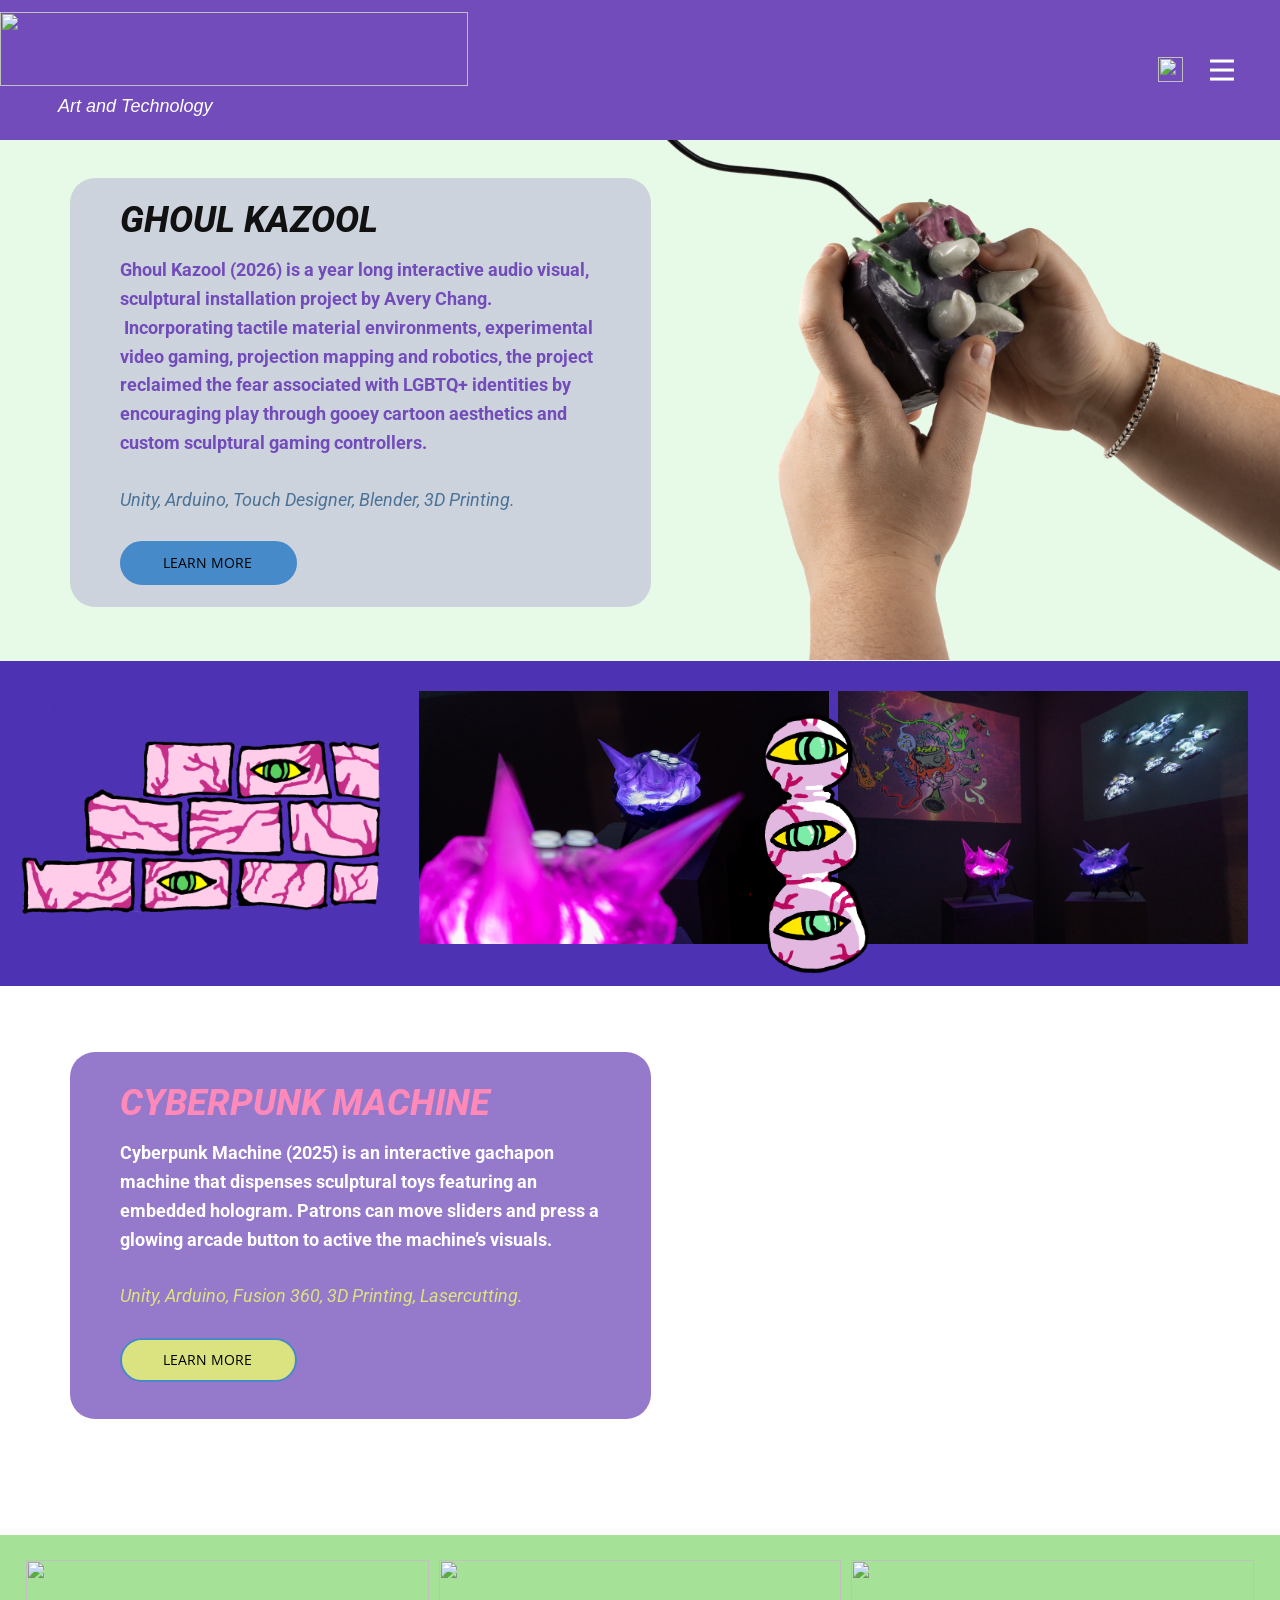
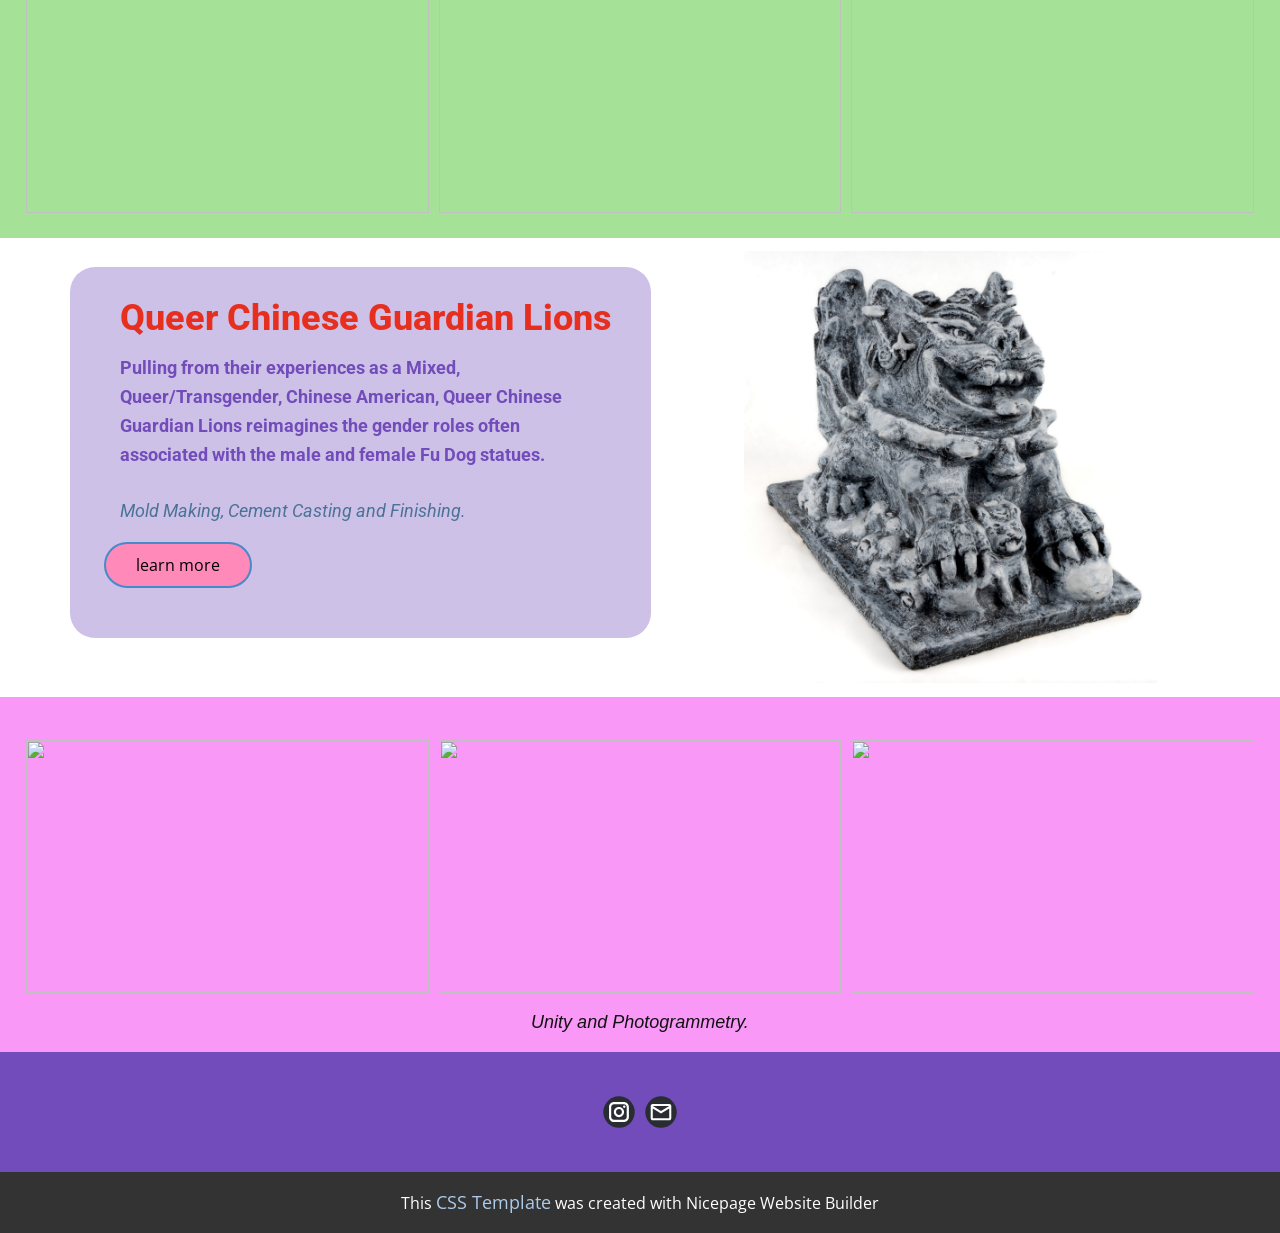
==== commit 205bef22: "Add files via upload" ====
--- a/index.html
+++ b/index.html
@@ -10,6 +10,8 @@
     <script class="u-script" type="text/javascript" src="jquery.js" defer=""></script>
     <script class="u-script" type="text/javascript" src="nicepage.js" defer=""></script>
     <meta name="generator" content="Nicepage 8.4.0, nicepage.com">
+    
+    
     
     
     
@@ -31,7 +33,7 @@
     <meta property="og:description" content="">
     <meta property="og:type" content="website">
   <meta data-intl-tel-input-cdn-path="intlTelInput/"></head>
-  <body data-home-page="Home.html" data-home-page-title="Home" data-path-to-root="./" data-include-products="false" class="u-body u-clearfix u-xl-mode" data-lang="en"><header class="u-clearfix u-header u-palette-2-base u-sticky u-valign-middle-lg u-valign-middle-xs u-header" id="header-1"><style class="u-sticky-style" data-style-id="64f5">.u-sticky-fixed.u-sticky-64f5:before, .u-body.u-sticky-fixed .u-sticky-64f5:before {
+  <body data-home-page="Home.html" data-home-page-title="Home" data-path-to-root="./" data-include-products="false" class="u-body u-clearfix u-xl-mode" data-lang="en"><header class="u-clearfix u-header u-palette-2-base u-sticky u-header" id="header-1"><style class="u-sticky-style" data-style-id="64f5">.u-sticky-fixed.u-sticky-64f5:before, .u-body.u-sticky-fixed .u-sticky-64f5:before {
 borders: top right bottom left !important; border-color: #404040 !important; border-width: 2px !important
 } </style><nav class="u-align-right u-menu u-menu-hamburger u-offcanvas u-menu-1" role="navigation" data-responsive-from="XL">
         <div class="menu-collapse" style="font-size: 1rem; letter-spacing: 0px; text-transform: uppercase; font-weight: 500;">
@@ -63,7 +65,7 @@
           </div>
           <div class="u-grey-75 u-menu-overlay u-opacity u-opacity-70"></div>
         </div>
-      </nav><span class="u-align-right u-file-icon u-icon u-icon-rectangle u-icon-1" data-href="./" data-page-id="195886753" title="Home"><img src="images/69524-b90a68f3.png" alt=""></span><img class="u-image u-image-contain u-image-default u-image-1" src="images/AveryChang1-Screenshot1833828.png" alt="" data-image-width="1352" data-image-height="252"></header>
+      </nav><span class="u-align-right u-file-icon u-icon u-icon-rectangle u-icon-1" data-href="./" data-page-id="195886753" title="Home"><img src="images/69524-b90a68f3.png" alt=""></span><img class="u-image u-image-contain u-image-default u-image-1" src="images/AveryChang1-Screenshot1833828.png" alt="" data-image-width="1352" data-image-height="252"><p class="u-heading-font u-text u-text-1">Art and Technology</p></header>
     <section class="u-clearfix u-color-var u-valign-middle-md u-section-1" id="block-1">
       <img alt="" class="u-image u-image-round u-radius-25 u-image-1" data-image-width="1000" data-image-height="714" src="images/controller1.png">
       <div class="u-container-style u-group u-radius-25 u-shading u-shape-round u-group-1">
@@ -76,26 +78,26 @@
         </div>
       </div>
     </section>
-    <section class="u-clearfix u-color-var u-valign-middle-xl u-section-2" id="block-4">
+    <section class="u-clearfix u-color-var u-valign-bottom-xl u-section-2" id="block-4">
       <div class="custom-expanded u-gallery u-layout-grid u-lightbox u-no-transition u-show-text-none u-gallery-1">
         <div class="u-gallery-inner u-gallery-inner-1">
           <div class="u-effect-hover-zoom u-gallery-item u-shape-rectangle" data-animation-name="" data-animation-duration="0" data-animation-delay="0" data-animation-direction="">
             <div class="u-back-slide">
               <img class="u-back-image u-expanded u-image-contain" src="images/eyewall2Gif.gif" data-image-width="1920" data-image-height="1256">
             </div>
-            <div class="u-over-slide u-shading u-over-slide-1"></div>
+            <div class="u-container-align-right u-over-slide u-shading u-over-slide-1"></div>
           </div>
           <div class="u-effect-hover-zoom u-gallery-item u-shape-rectangle" data-animation-name="" data-animation-duration="0" data-animation-delay="0" data-animation-direction="">
             <div class="u-back-slide">
               <img class="u-back-image u-expanded" src="images/I_was_there_spacedocumentation_IG-7.jpg" data-image-width="1080" data-image-height="720">
             </div>
-            <div class="u-over-slide u-shading u-over-slide-2"></div>
+            <div class="u-container-align-right u-over-slide u-shading u-over-slide-2"></div>
           </div>
           <div class="u-effect-hover-zoom u-gallery-item u-shape-rectangle" data-animation-name="" data-animation-duration="0" data-animation-delay="0" data-animation-direction="">
             <div class="u-back-slide">
               <img class="u-back-image u-expanded" src="images/I_was_there_spacedocumentation_IG-6.jpg" data-image-width="1080" data-image-height="720">
             </div>
-            <div class="u-over-slide u-shading u-over-slide-3"></div>
+            <div class="u-container-align-right u-over-slide u-shading u-over-slide-3"></div>
           </div>
         </div>
       </div>
@@ -115,7 +117,31 @@
         </div>
       </div>
     </section>
-    <section class="u-clearfix u-valign-middle-md u-section-4" id="block-3">
+    <section class="u-clearfix u-color-var u-container-align-center u-valign-middle-xl u-section-4" id="block-5">
+      <div class="custom-expanded u-gallery u-layout-grid u-lightbox u-no-transition u-show-text-none u-gallery-1">
+        <div class="u-gallery-inner u-gallery-inner-1">
+          <div class="u-effect-hover-zoom u-gallery-item u-shape-rectangle" data-animation-name="" data-animation-duration="0" data-animation-delay="0" data-animation-direction="">
+            <div class="u-back-slide" data-image-width="3888" data-image-height="2592">
+              <img class="u-back-image u-expanded" src="images/IMG_6346.JPG" data-image-width="1080" data-image-height="720">
+            </div>
+            <div class="u-over-slide u-shading u-over-slide-1"></div>
+          </div>
+          <div class="u-effect-hover-zoom u-gallery-item u-shape-rectangle" data-animation-name="" data-animation-duration="0" data-animation-delay="0" data-animation-direction="">
+            <div class="u-back-slide" data-image-width="3888" data-image-height="2592">
+              <img class="u-back-image u-expanded" src="images/IMG_6334.JPG" data-image-width="1920" data-image-height="1256">
+            </div>
+            <div class="u-over-slide u-shading u-over-slide-2"></div>
+          </div>
+          <div class="u-effect-hover-zoom u-gallery-item u-shape-rectangle" data-animation-name="" data-animation-duration="0" data-animation-delay="0" data-animation-direction="">
+            <div class="u-back-slide" data-image-width="863" data-image-height="1269">
+              <img class="u-back-image u-expanded" src="images/Screenshot2025-10-24131328.png" data-image-width="1080" data-image-height="720">
+            </div>
+            <div class="u-over-slide u-shading u-over-slide-3"></div>
+          </div>
+        </div>
+      </div>
+    </section>
+    <section class="u-clearfix u-valign-middle-md u-section-5" id="block-3">
       <div class="u-clearfix u-sheet u-sheet-1">
         <img alt="" class="custom-expanded u-image u-image-contain u-image-round u-radius-25 u-image-1" data-image-width="2500" data-image-height="2615" src="images/ChineseLion2.jpg">
         <div class="u-container-style u-group u-radius-25 u-shading u-shape-round u-group-1">
@@ -128,6 +154,32 @@
           </div>
         </div>
       </div>
+    </section>
+    <section class="u-clearfix u-color-var u-container-align-center u-section-6" id="block-6">
+      <div class="custom-expanded u-gallery u-layout-grid u-lightbox u-no-transition u-show-text-none u-gallery-1">
+        <div class="u-gallery-inner u-gallery-inner-1">
+          <div class="u-effect-hover-zoom u-gallery-item u-shape-rectangle" data-animation-name="" data-animation-duration="0" data-animation-delay="0" data-animation-direction="" data-href="https://grocerybiome.itch.io/rats-rats-rats" data-target="_blank">
+            <div class="u-back-slide" data-image-width="1759" data-image-height="1105">
+              <img class="u-back-image u-expanded" src="images/Screenshot2025-07-06191925.png" data-image-width="1080" data-image-height="720">
+            </div>
+            <div class="u-over-slide u-shading u-over-slide-1"></div>
+          </div>
+          <div class="u-effect-hover-zoom u-gallery-item u-shape-rectangle" data-animation-name="" data-animation-duration="0" data-animation-delay="0" data-animation-direction="" data-href="https://grocerybiome.itch.io/vendingdream" data-target="_blank">
+            <div class="u-back-slide" data-image-width="1411" data-image-height="888">
+              <img class="u-back-image u-expanded" src="images/Screenshot2025-10-05221605.png" data-image-width="1920" data-image-height="1256">
+            </div>
+            <div class="u-over-slide u-shading u-over-slide-2"></div>
+          </div>
+          <div class="u-effect-hover-zoom u-gallery-item u-shape-rectangle" data-animation-name="" data-animation-duration="0" data-animation-delay="0" data-animation-direction="" data-href="https://grocerybiome.itch.io/vendingdream" data-target="_blank">
+            <div class="u-back-slide" data-image-width="2559" data-image-height="1599">
+              <img class="u-back-image u-expanded" src="images/Screenshot2025-10-05221037.png" data-image-width="1080" data-image-height="720">
+            </div>
+            <div class="u-over-slide u-shading u-over-slide-3"></div>
+          </div>
+        </div>
+      </div>
+      <p class="u-heading-font u-text u-text-default u-text-1">Unity and Photogrammetry.<span style="font-style: italic;"></span>
+      </p>
     </section>
     
     
--- a/nicepage.css
+++ b/nicepage.css
@@ -46727,11 +46727,11 @@
 /*end-variables sitestylecss*/
  .u-header {
   background-image: none;
-  min-height: 99px;
+  min-height: 140px;
 }
 
 .u-header .u-menu-1 {
-  margin: 33px calc(((100% - 1140px) / 2)  + -12px) 0 auto;
+  margin: 54px calc(((100% - 1140px) / 2)  + -24px) 0 auto;
 }
 
 .u-header .u-hamburger-link-1 {
@@ -46765,18 +46765,23 @@
   width: 31px;
   height: 31px;
   color: rgb(255, 255, 255) !important;
-  margin: -31px calc(((100% - 1140px) / 2)  + 25px) 0 auto;
+  margin: -32px calc(((100% - 1140px) / 2)  + 24px) 0 auto;
   padding: 3px;
 }
 
 .u-header .u-image-1 {
   width: 468px;
   height: 74px;
-  margin: -53px auto 13px 0;
+  margin: -73px auto 0 0;
+}
+
+.u-header .u-text-1 {
+  font-style: italic;
+  margin: 6px calc(((100% - 1140px) / 2)  + 964px) 19px calc(((100% - 1140px) / 2)  + -12px);
 }
 @media (max-width: 1199px) {
    .u-header {
-    min-height: 137px;
+    min-height: 142px;
   }
 
   .u-header .u-menu-1 {
@@ -46799,26 +46804,36 @@
 
   .u-header .u-image-1 {
     width: 468px;
-    margin-top: -53px;
-    margin-bottom: 10px;
+    margin-top: -73px;
     margin-left: calc(((100% - 940px) / 2)  + -37px);
   }
+
+  .u-header .u-text-1 {
+    width: auto;
+    margin: 10px calc(((100% - 940px) / 2)  + 648px) 39px calc(((100% - 940px) / 2));
+  }
 }
 @media (max-width: 991px) {
+   .u-header {
+    min-height: 185px;
+  }
+
   .u-header .u-menu-1 {
     margin-top: 59px;
     margin-right: calc(((100% - 720px) / 2)  + -24px);
   }
 
   .u-header .u-icon-1 {
-    margin-top: -32px;
     margin-right: calc(((100% - 720px) / 2)  + 31px);
   }
 
   .u-header .u-image-1 {
     margin-top: -59px;
-    margin-bottom: 31px;
     margin-left: 0;
+  }
+
+  .u-header .u-text-1 {
+    margin: 18px calc(((100% - 720px) / 2)  + 430px) 33px calc(((100% - 720px) / 2)  + -18px);
   }
 }
 @media (max-width: 767px) {
@@ -46833,30 +46848,36 @@
 
   .u-header .u-image-1 {
     margin-top: 20px;
-    margin-bottom: 10px;
+  }
+
+  .u-header .u-text-1 {
+    margin-top: 10px;
+    margin-right: calc(((100% - 540px) / 2)  + 250px);
+    margin-left: calc(((100% - 540px) / 2)  + -16px);
   }
 }
 @media (max-width: 575px) {
    .u-header {
-    min-height: 100px;
+    min-height: 146px;
   }
 
   .u-header .u-menu-1 {
-    margin-top: 32px;
-    margin-right: 17px;
+    margin-top: 46px;
+    margin-right: calc(((100% - 340px) / 2)  + -24px);
   }
 
   .u-header .u-icon-1 {
-    margin-top: -31px;
-    margin-right: calc(((100% - 340px) / 2)  + 3px);
+    margin-right: calc(((100% - 340px) / 2)  + 13px);
   }
 
   .u-header .u-image-1 {
     width: 340px;
     height: 54px;
-    margin-top: -43px;
-    margin-bottom: 23px;
-    margin-left: calc(((100% - 340px) / 2)  + -34px);
+    margin-top: -42px;
+  }
+
+  .u-header .u-text-1 {
+    margin: 6px calc(((100% - 340px) / 2)) 46px calc(((100% - 340px) / 2)  + -16px);
   }
 }
  .u-footer {
--- a/index.css
+++ b/index.css
@@ -149,14 +149,14 @@
     margin-left: calc(((100% - 340px) / 2)  + -24px);
   }
 } .u-section-2 {
-  --color-var: #e798ec;
-  min-height: 340px;
+  --color-var: #4d33b4;
+  min-height: 325px;
 }
 
 .u-section-2 .u-gallery-1 {
   height: 253px;
   width: calc(((100% - 1140px) / 2)  + 1178px);
-  margin: 14px auto 0 0;
+  margin: 30px 12px 0 0;
 }
 
 .u-section-2 .u-gallery-inner-1 {
@@ -182,23 +182,23 @@
 .u-section-2 .u-image-1 {
   width: 122px;
   height: 281px;
-  margin: -221px calc(((100% - 1140px) / 2)  + 307px) 14px auto;
+  margin: -239px calc(((100% - 1140px) / 2)  + 335px) 0 auto;
 }
 
 @media (max-width: 1199px) {
    .u-section-2 {
-    min-height: 341px;
+    min-height: 319px;
   }
 
   .u-section-2 .u-gallery-1 {
     height: 202px;
     width: calc(((100% - 940px) / 2)  + 969px);
+    margin-right: 0;
   }
 
   .u-section-2 .u-image-1 {
     margin-top: -177px;
     margin-right: calc(((100% - 940px) / 2)  + 262px);
-    margin-bottom: 21px;
   }
 }
 
@@ -225,7 +225,7 @@
 
 @media (max-width: 767px) {
    .u-section-2 {
-    min-height: 1131px;
+    min-height: 1116px;
   }
 
   .u-section-2 .u-gallery-1 {
@@ -238,8 +238,9 @@
   }
 
   .u-section-2 .u-image-1 {
-    margin-top: -1012px;
-    margin-right: calc(((100% - 540px) / 2) + 186px);
+    margin-top: -1030px;
+    margin-right: calc(((100% - 540px) / 2)  + 186px);
+    margin-bottom: 60px;
   }
 }
 
@@ -415,23 +416,106 @@
     margin-left: 0;
   }
 } .u-section-4 {
+  --color-var: #a5e297;
+  min-height: 302px;
+}
+
+.u-section-4 .u-gallery-1 {
+  height: 253px;
+  width: 1228px;
+  margin: 25px auto;
+}
+
+.u-section-4 .u-gallery-inner-1 {
+  --gap: 10px;
+  grid-template-columns: repeat(3, auto);
+}
+
+.u-section-4 .u-over-slide-1 {
+  background-image: linear-gradient(0deg, rgba(0,0,0,0.2), rgba(0,0,0,0.2));
+  padding: 20px;
+}
+
+.u-section-4 .u-over-slide-2 {
+  background-image: linear-gradient(0deg, rgba(0,0,0,0.2), rgba(0,0,0,0.2));
+  padding: 20px;
+}
+
+.u-section-4 .u-over-slide-3 {
+  background-image: linear-gradient(0deg, rgba(0,0,0,0.2), rgba(0,0,0,0.2));
+  padding: 20px;
+}
+
+@media (max-width: 1199px) {
+   .u-section-4 {
+    min-height: 319px;
+  }
+
+  .u-section-4 .u-gallery-1 {
+    height: 194px;
+    width: calc(((100% - 940px) / 2)  + 969px);
+  }
+}
+
+@media (max-width: 991px) {
+   .u-section-4 {
+    min-height: 276px;
+  }
+
+  .u-section-4 .u-gallery-1 {
+    height: 154px;
+    width: 770px;
+    margin-top: 43px;
+  }
+}
+
+@media (max-width: 767px) {
+   .u-section-4 {
+    min-height: 1053px;
+  }
+
+  .u-section-4 .u-gallery-1 {
+    height: 324px;
+    width: 540px;
+  }
+
+  .u-section-4 .u-gallery-inner-1 {
+    grid-template-columns: repeat(2, auto);
+  }
+}
+
+@media (max-width: 575px) {
+   .u-section-4 {
+    min-height: 190px;
+  }
+
+  .u-section-4 .u-gallery-1 {
+    height: 84px;
+    width: 418px;
+    margin-top: 30px;
+  }
+
+  .u-section-4 .u-gallery-inner-1 {
+    grid-template-columns: repeat(3, auto);
+  }
+} .u-section-5 {
   background-image: none;
   --color-var: #aeeab14d;
   background-color: rgba(255, 255, 255, 0.3) !important;
   color: black !important;
 }
 
-.u-section-4 .u-sheet-1 {
+.u-section-5 .u-sheet-1 {
   min-height: 458px;
 }
 
-.u-section-4 .u-image-1 {
+.u-section-5 .u-image-1 {
   width: 714px;
   height: 432px;
   margin: 13px -98px 0 auto;
 }
 
-.u-section-4 .u-group-1 {
+.u-section-5 .u-group-1 {
   width: 581px;
   min-height: 359px;
   background-image: linear-gradient(to bottom, rgba(114, 76, 186, 0.35), rgba(114, 76, 186, 0.35));
@@ -439,26 +523,26 @@
   margin: -416px auto 59px 0;
 }
 
-.u-section-4 .u-container-layout-1 {
+.u-section-5 .u-container-layout-1 {
   padding: 30px 34px;
 }
 
-.u-section-4 .u-text-1 {
+.u-section-5 .u-text-1 {
   font-weight: 800;
   --text-color-var: #e72f20;
   margin: 0 0 0 16px;
 }
 
-.u-section-4 .u-text-2 {
+.u-section-5 .u-text-2 {
   margin: 14px 16px 0;
 }
 
-.u-section-4 .u-text-3 {
+.u-section-5 .u-text-3 {
   font-style: italic;
   margin: 31px 16px 0;
 }
 
-.u-section-4 .u-btn-1 {
+.u-section-5 .u-btn-1 {
   --color-var: #ff89b9;
   background-image: none;
   --hover-color-var: #e72f20;
@@ -467,18 +551,18 @@
 }
 
 @media (max-width: 1199px) {
-  .u-section-4 .u-sheet-1 {
+  .u-section-5 .u-sheet-1 {
     min-height: 520px;
   }
 
-  .u-section-4 .u-image-1 {
+  .u-section-5 .u-image-1 {
     width: 740px;
     height: 448px;
     margin-top: 36px;
     margin-right: -104px;
   }
 
-  .u-section-4 .u-group-1 {
+  .u-section-5 .u-group-1 {
     width: 518px;
     min-height: 436px;
     background-position: 50% 50%;
@@ -489,21 +573,21 @@
     height: auto;
   }
 
-  .u-section-4 .u-container-layout-1 {
+  .u-section-5 .u-container-layout-1 {
     padding: 23px 40px 4px;
   }
 
-  .u-section-4 .u-text-1 {
+  .u-section-5 .u-text-1 {
     width: auto;
     margin-top: 1px;
   }
 
-  .u-section-4 .u-text-2 {
+  .u-section-5 .u-text-2 {
     width: auto;
     margin-top: 9px;
   }
 
-  .u-section-4 .u-btn-1 {
+  .u-section-5 .u-btn-1 {
     border-style: solid;
     text-transform: uppercase;
     font-size: 0.875rem;
@@ -513,15 +597,15 @@
 }
 
 @media (max-width: 991px) {
-  .u-section-4 .u-sheet-1 {
+  .u-section-5 .u-sheet-1 {
     min-height: 515px;
   }
 
-  .u-section-4 .u-image-1 {
+  .u-section-5 .u-image-1 {
     width: 539px;
   }
 
-  .u-section-4 .u-group-1 {
+  .u-section-5 .u-group-1 {
     width: 457px;
     min-height: 429px;
     margin-top: -439px;
@@ -529,32 +613,32 @@
     margin-left: -28px;
   }
 
-  .u-section-4 .u-container-layout-1 {
+  .u-section-5 .u-container-layout-1 {
     padding-left: 30px;
     padding-right: 30px;
   }
 
-  .u-section-4 .u-text-1 {
+  .u-section-5 .u-text-1 {
     margin-top: 0;
   }
 }
 
 @media (max-width: 767px) {
-   .u-section-4 {
+   .u-section-5 {
     min-height: 520px;
   }
 
-  .u-section-4 .u-sheet-1 {
+  .u-section-5 .u-sheet-1 {
     min-height: 399px;
   }
 
-  .u-section-4 .u-image-1 {
+  .u-section-5 .u-image-1 {
     width: 479px;
     height: 327px;
     margin-right: 0;
   }
 
-  .u-section-4 .u-group-1 {
+  .u-section-5 .u-group-1 {
     width: 479px;
     min-height: 436px;
     margin-top: -380px;
@@ -562,40 +646,40 @@
     margin-left: 300px;
   }
 
-  .u-section-4 .u-text-1 {
+  .u-section-5 .u-text-1 {
     margin-left: 15px;
   }
 
-  .u-section-4 .u-text-2 {
+  .u-section-5 .u-text-2 {
     margin-left: 15px;
   }
 
-  .u-section-4 .u-text-3 {
+  .u-section-5 .u-text-3 {
     margin-left: 15px;
   }
 
-  .u-section-4 .u-btn-1 {
+  .u-section-5 .u-btn-1 {
     margin-left: 15px;
   }
 }
 
 @media (max-width: 575px) {
-   .u-section-4 {
+   .u-section-5 {
     min-height: 425px;
   }
 
-  .u-section-4 .u-sheet-1 {
+  .u-section-5 .u-sheet-1 {
     min-height: 622px;
   }
 
-  .u-section-4 .u-image-1 {
+  .u-section-5 .u-image-1 {
     width: 321px;
     height: 226px;
     margin-top: 15px;
     margin-right: -50px;
   }
 
-  .u-section-4 .u-group-1 {
+  .u-section-5 .u-group-1 {
     width: 310px;
     min-height: 441px;
     margin-top: -90px;
@@ -603,21 +687,108 @@
     margin-left: -35px;
   }
 
-  .u-section-4 .u-text-1 {
+  .u-section-5 .u-text-1 {
     margin-left: 0;
   }
 
-  .u-section-4 .u-text-2 {
+  .u-section-5 .u-text-2 {
     margin-left: 0;
     margin-right: 0;
   }
 
-  .u-section-4 .u-text-3 {
+  .u-section-5 .u-text-3 {
     margin-left: 0;
     margin-right: 0;
   }
 
-  .u-section-4 .u-btn-1 {
+  .u-section-5 .u-btn-1 {
     margin-left: 0;
   }
+} .u-section-6 {
+  --color-var: #fa98f8;
+  min-height: 355px;
+}
+
+.u-section-6 .u-gallery-1 {
+  height: 253px;
+  width: 1228px;
+  margin: 43px auto 0;
+}
+
+.u-section-6 .u-gallery-inner-1 {
+  --gap: 10px;
+  grid-template-columns: repeat(3, auto);
+}
+
+.u-section-6 .u-over-slide-1 {
+  background-image: linear-gradient(0deg, rgba(0,0,0,0.2), rgba(0,0,0,0.2));
+  padding: 20px;
+}
+
+.u-section-6 .u-over-slide-2 {
+  background-image: linear-gradient(0deg, rgba(0,0,0,0.2), rgba(0,0,0,0.2));
+  padding: 20px;
+}
+
+.u-section-6 .u-over-slide-3 {
+  background-image: linear-gradient(0deg, rgba(0,0,0,0.2), rgba(0,0,0,0.2));
+  padding: 20px;
+}
+
+.u-section-6 .u-text-1 {
+  font-style: italic;
+  margin: 15px auto;
+}
+
+@media (max-width: 1199px) {
+   .u-section-6 {
+    min-height: 319px;
+  }
+
+  .u-section-6 .u-gallery-1 {
+    height: 194px;
+    width: calc(((100% - 940px) / 2)  + 969px);
+  }
+}
+
+@media (max-width: 991px) {
+   .u-section-6 {
+    min-height: 276px;
+  }
+
+  .u-section-6 .u-gallery-1 {
+    height: 154px;
+    width: 770px;
+  }
+}
+
+@media (max-width: 767px) {
+   .u-section-6 {
+    min-height: 1106px;
+  }
+
+  .u-section-6 .u-gallery-1 {
+    height: 324px;
+    width: 540px;
+  }
+
+  .u-section-6 .u-gallery-inner-1 {
+    grid-template-columns: repeat(2, auto);
+  }
+}
+
+@media (max-width: 575px) {
+   .u-section-6 {
+    min-height: 190px;
+  }
+
+  .u-section-6 .u-gallery-1 {
+    height: 84px;
+    width: 418px;
+    margin-top: 30px;
+  }
+
+  .u-section-6 .u-gallery-inner-1 {
+    grid-template-columns: repeat(3, auto);
+  }
 }
